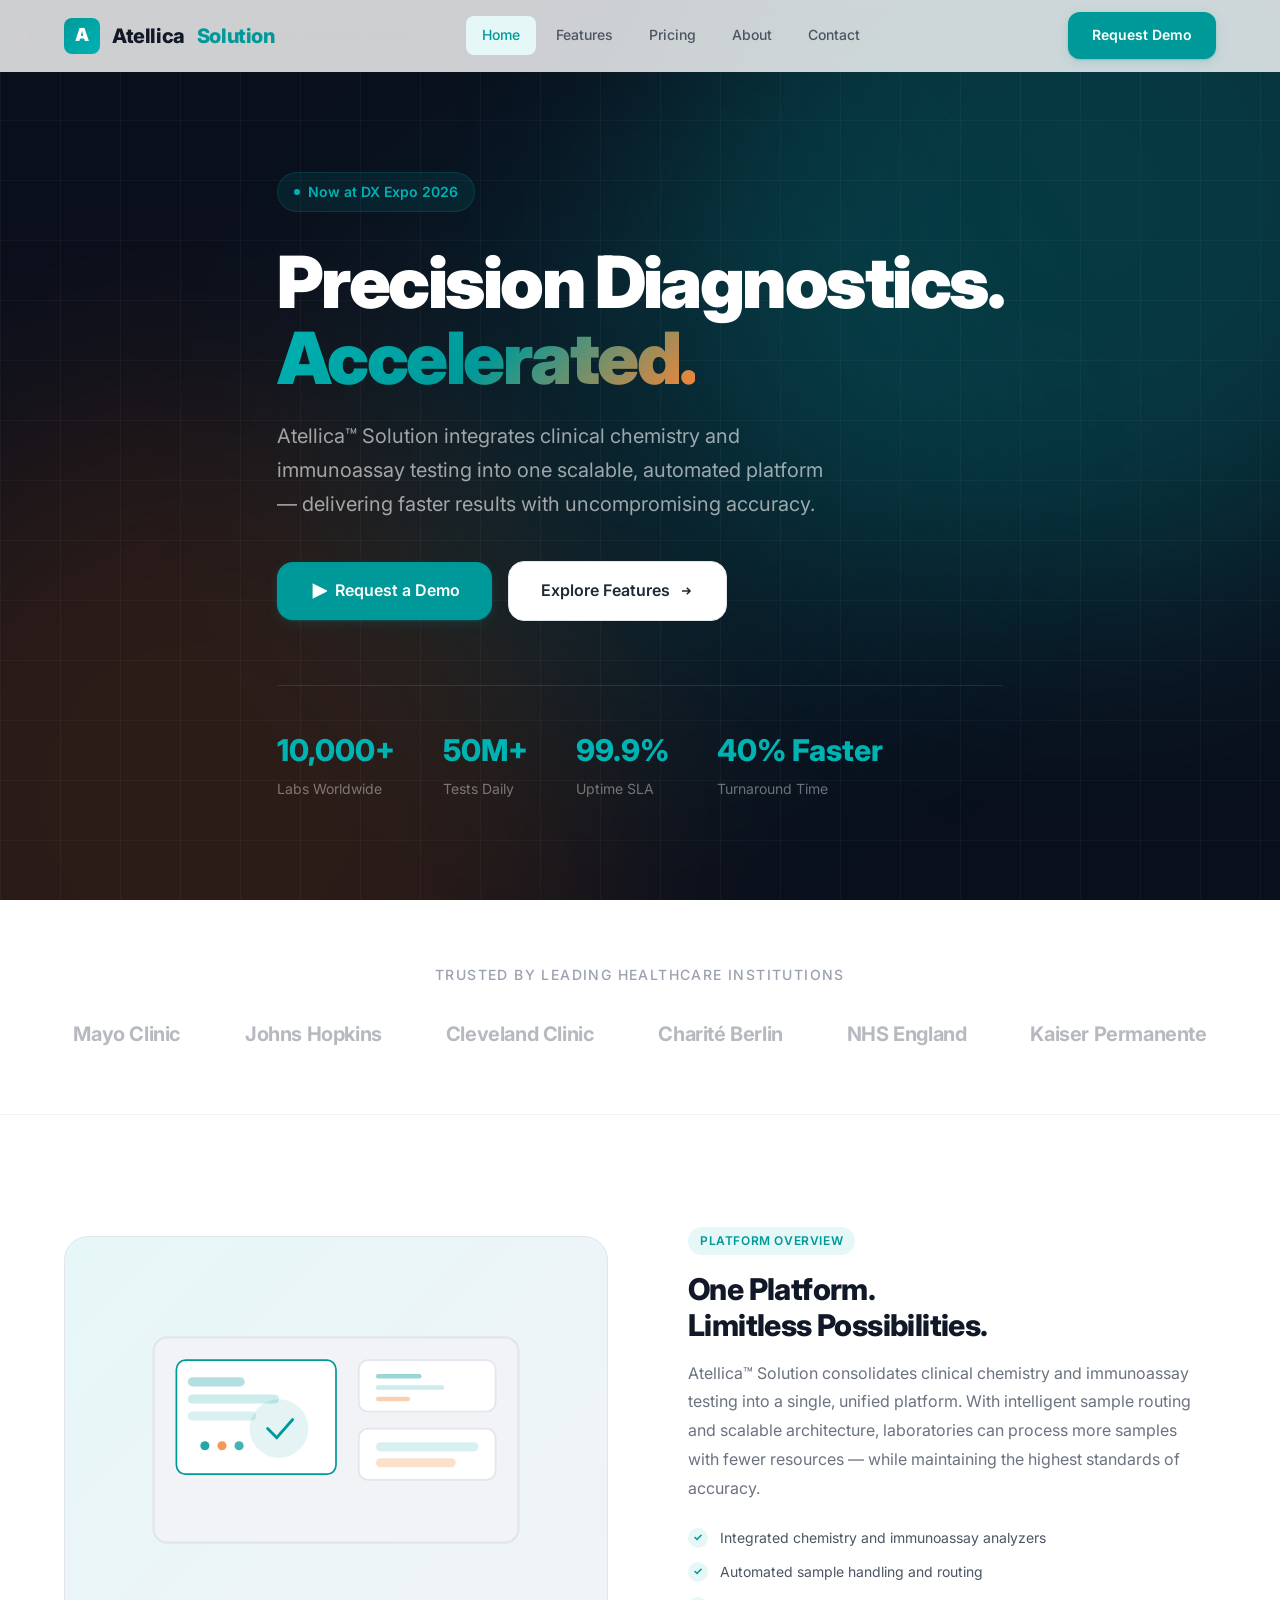
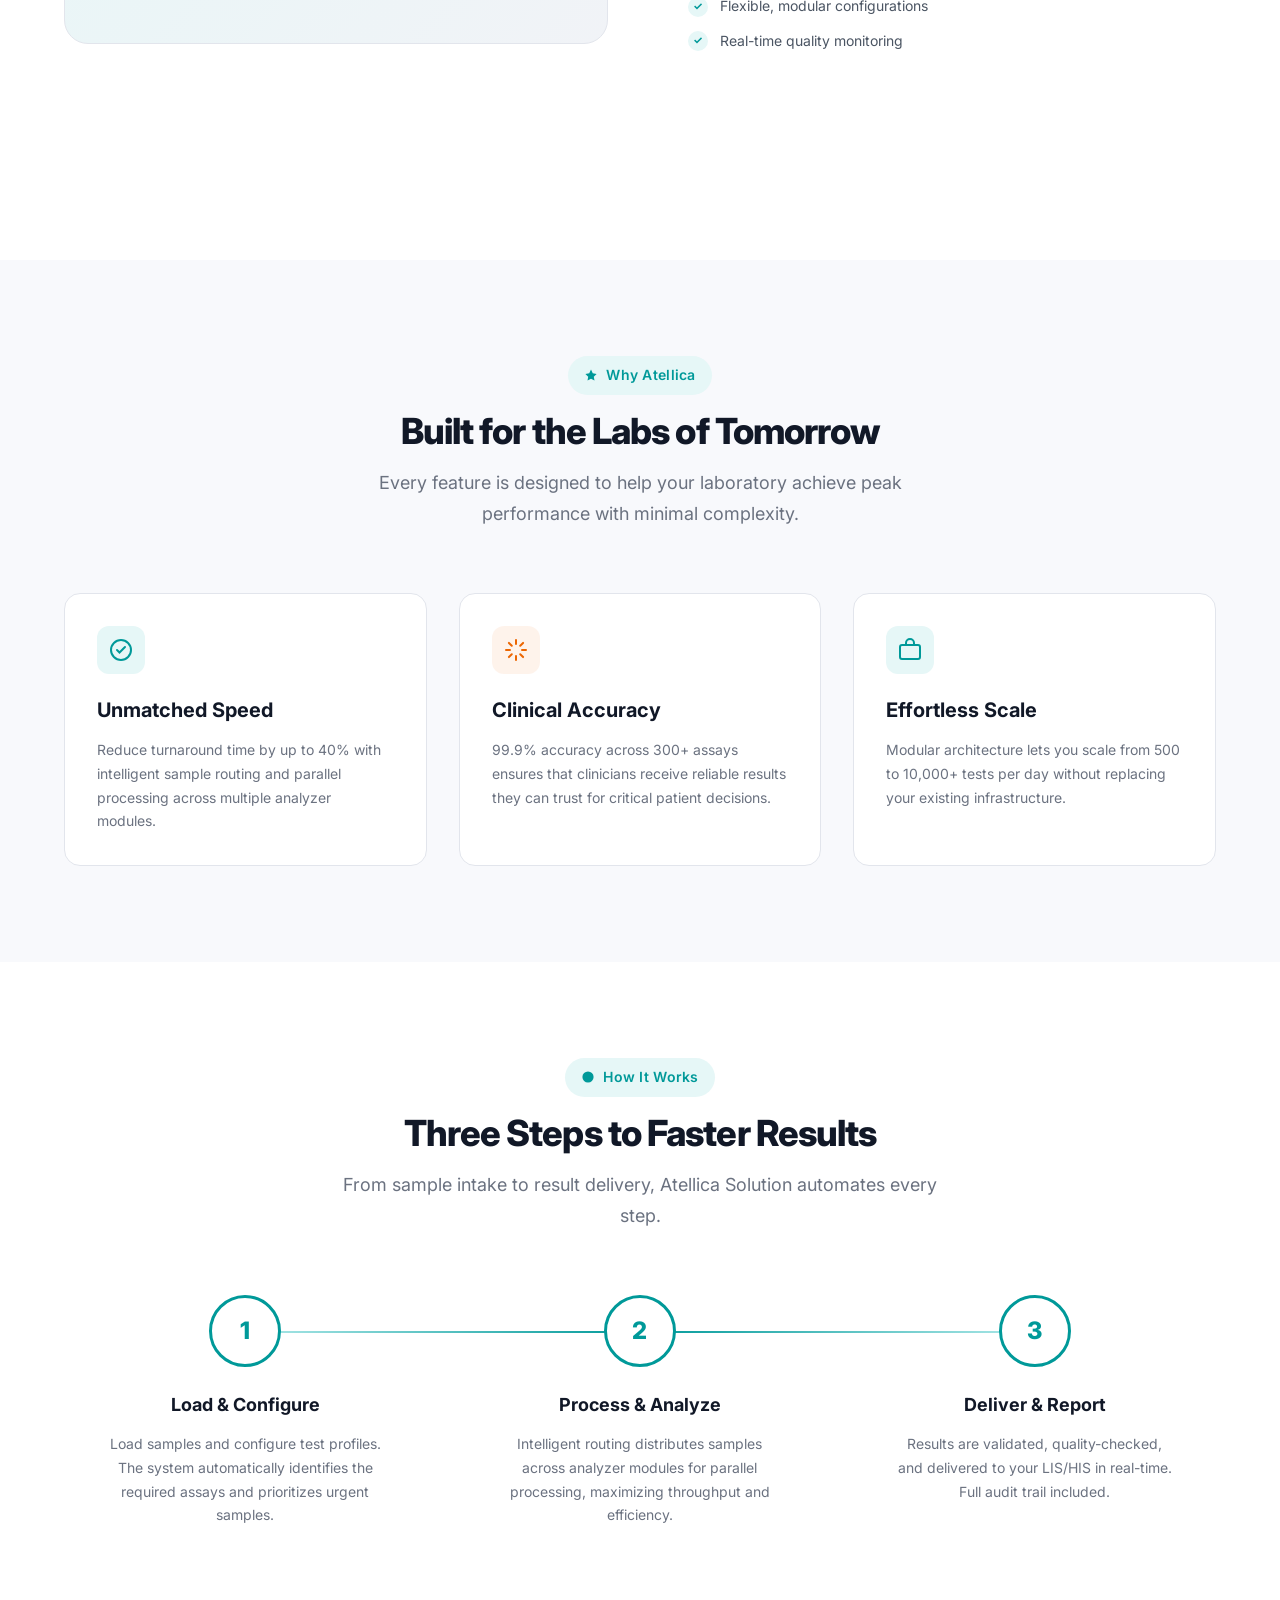
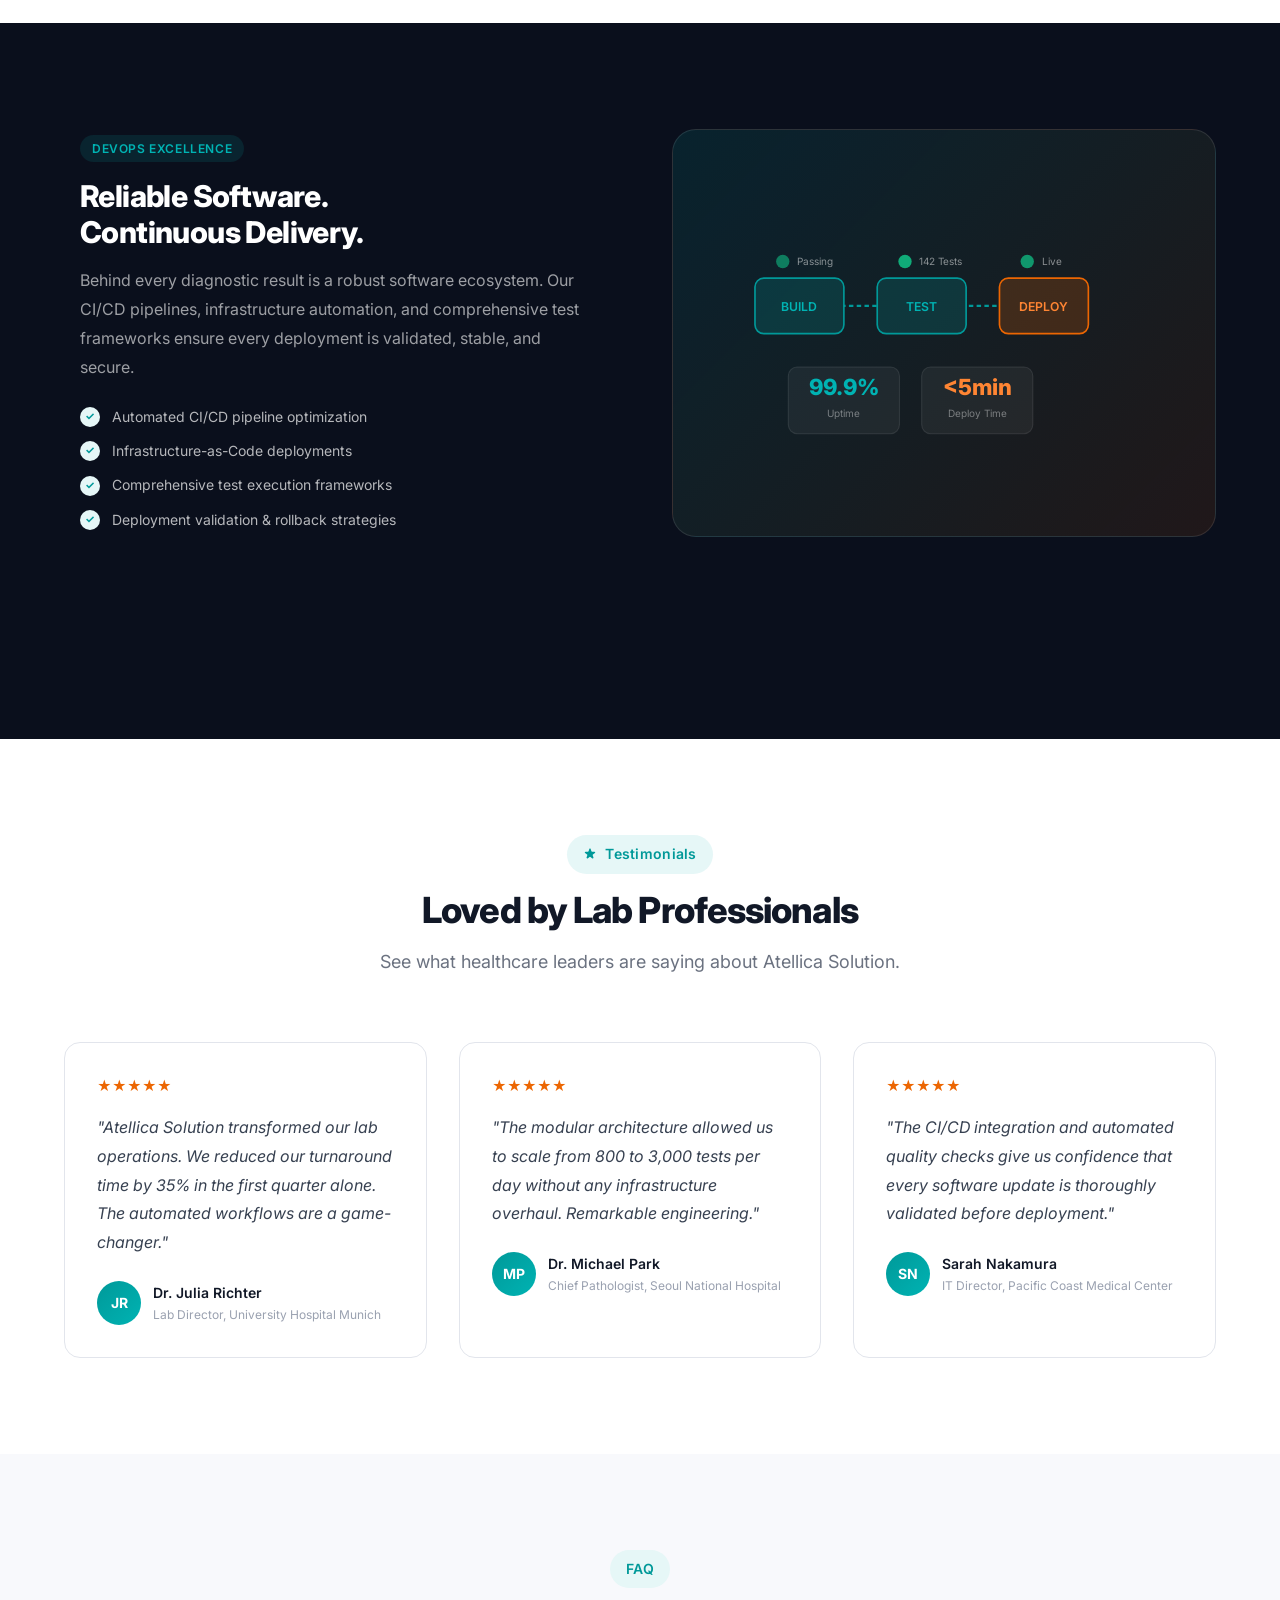
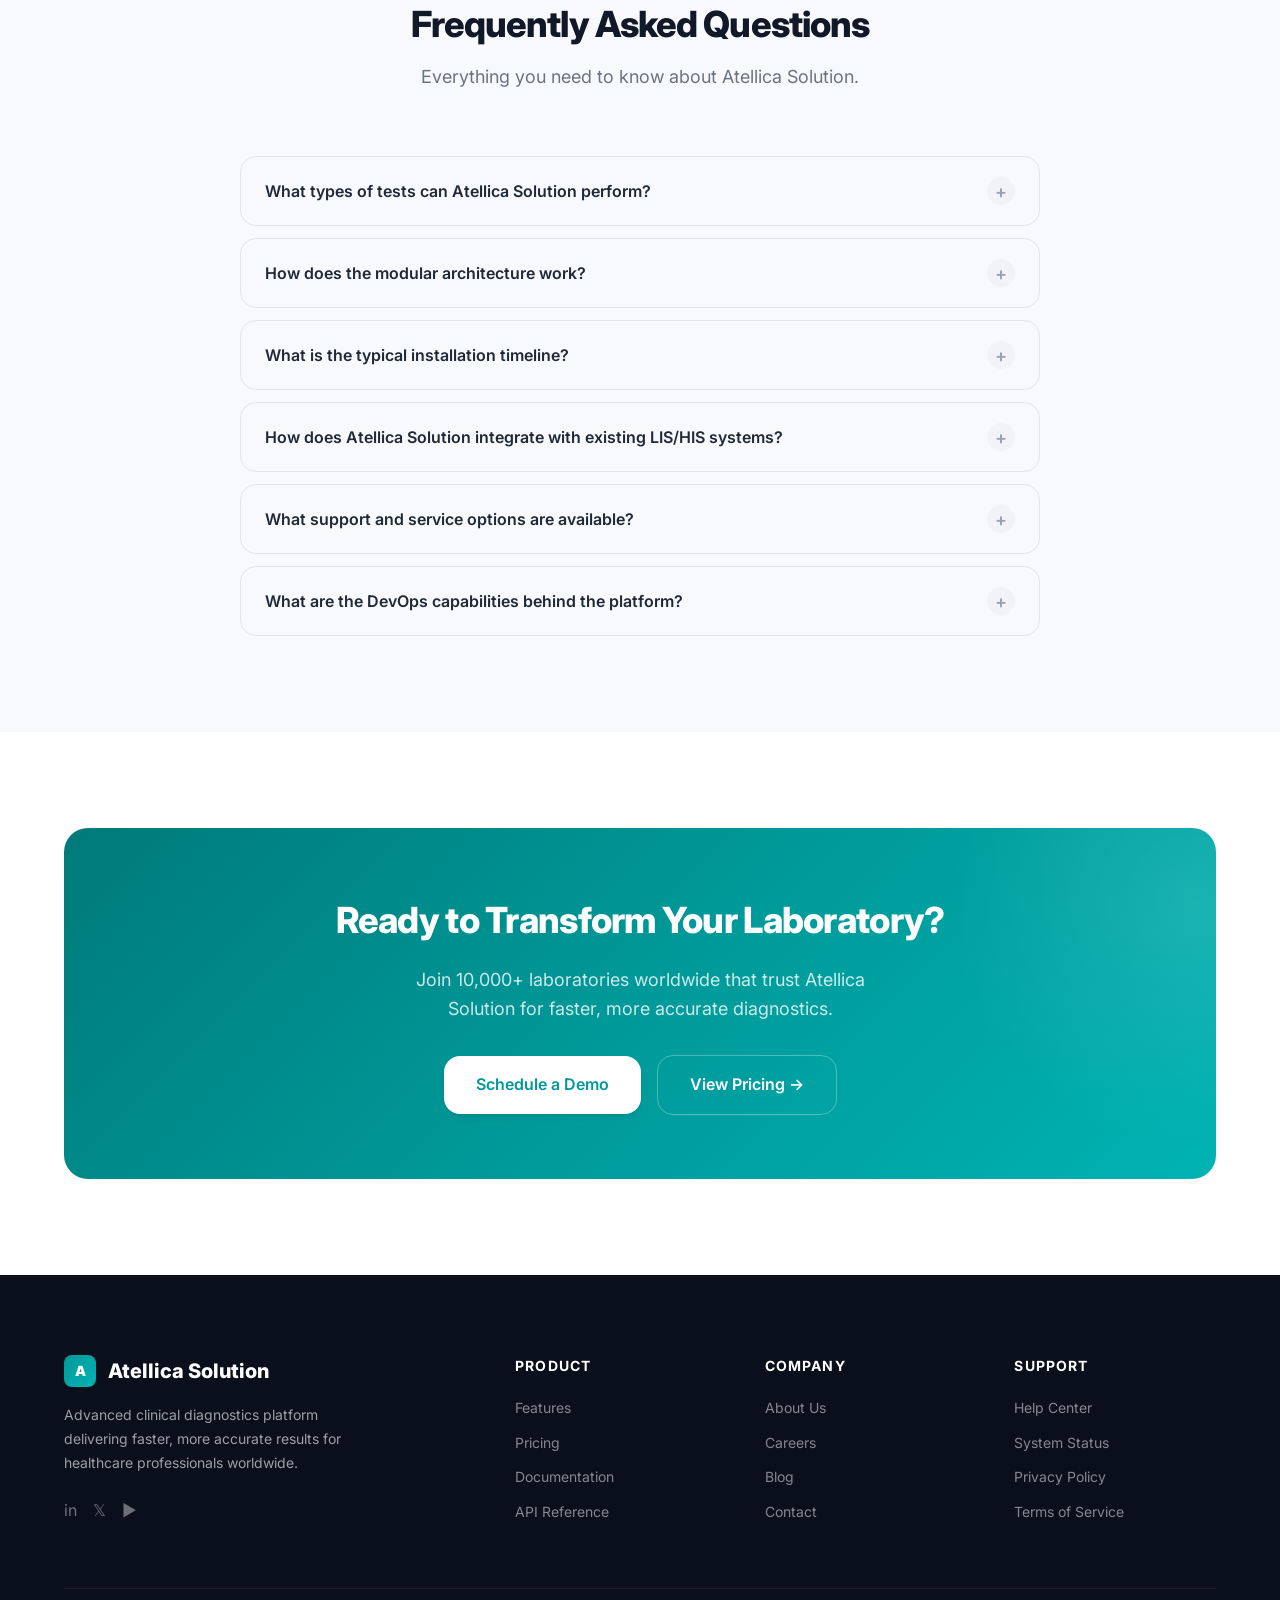
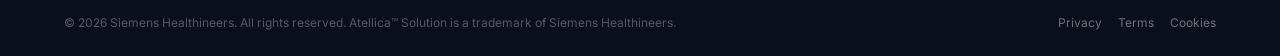
==== atellica-solution/index.html @ 91bb5f44 "Created one more solution" ====
<!DOCTYPE html>
<html lang="en">
<head>
  <meta charset="UTF-8">
  <meta name="viewport" content="width=device-width, initial-scale=1.0">
  <meta name="description" content="Atellica Solution — Advanced clinical diagnostics platform by Siemens Healthineers. Faster, more accurate diagnostic results for modern laboratories.">
  <title>Atellica™ Solution | Clinical Diagnostics Platform – Siemens Healthineers</title>
  <link rel="stylesheet" href="css/styles.css">
  <link rel="icon" href="data:image/svg+xml,<svg xmlns='http://www.w3.org/2000/svg' viewBox='0 0 32 32'><rect width='32' height='32' rx='6' fill='%23009999'/><text x='50%25' y='55%25' text-anchor='middle' dominant-baseline='middle' font-size='18' font-weight='900' fill='white'>A</text></svg>">
</head>
<body>

  <!-- ========== NAVBAR ========== -->
  <nav class="navbar" id="navbar">
    <div class="navbar__inner">
      <a href="index.html" class="navbar__logo">
        <div class="navbar__logo-icon">A</div>
        Atellica <span>Solution</span>
      </a>
      <div class="navbar__links">
        <a href="index.html" class="navbar__link active">Home</a>
        <a href="features.html" class="navbar__link">Features</a>
        <a href="pricing.html" class="navbar__link">Pricing</a>
        <a href="about.html" class="navbar__link">About</a>
        <a href="contact.html" class="navbar__link">Contact</a>
      </div>
      <div class="navbar__actions">
        <a href="contact.html" class="btn btn--primary">Request Demo</a>
      </div>
      <button class="navbar__hamburger" aria-label="Toggle menu">
        <span></span><span></span><span></span>
      </button>
    </div>
    <div class="navbar__mobile-menu">
      <a href="index.html">Home</a>
      <a href="features.html">Features</a>
      <a href="pricing.html">Pricing</a>
      <a href="about.html">About</a>
      <a href="contact.html">Contact</a>
    </div>
  </nav>

  <!-- ========== HERO ========== -->
  <section class="hero" id="hero">
    <div class="hero__bg">
      <div class="hero__gradient hero__gradient--1"></div>
      <div class="hero__gradient hero__gradient--2"></div>
      <div class="hero__gradient hero__gradient--3"></div>
      <div class="hero__grid-pattern"></div>
    </div>
    <div class="container">
      <div class="hero__content">
        <div class="hero__badge">
          <span class="hero__badge-dot"></span>
          Now at DX Expo 2026
        </div>
        <h1 class="hero__title">
          Precision Diagnostics.<br>
          <span class="hero__title-accent">Accelerated.</span>
        </h1>
        <p class="hero__subtitle">
          Atellica™ Solution integrates clinical chemistry and immunoassay testing 
          into one scalable, automated platform — delivering faster results with 
          uncompromising accuracy.
        </p>
        <div class="btn-group">
          <a href="contact.html" class="btn btn--primary btn--lg">
            <svg width="18" height="18" viewBox="0 0 20 20" fill="none" stroke="currentColor" stroke-width="2">
              <polygon points="5,3 19,10 5,17" fill="currentColor"/>
            </svg>
            Request a Demo
          </a>
          <a href="features.html" class="btn btn--secondary btn--lg">
            Explore Features
            <svg width="16" height="16" viewBox="0 0 20 20" fill="none" stroke="currentColor" stroke-width="2">
              <path d="M5 10h10M11 6l4 4-4 4"/>
            </svg>
          </a>
        </div>
        <div class="hero__stats">
          <div>
            <div class="hero__stat-value" data-count="10000" data-suffix="+">0</div>
            <div class="hero__stat-label">Labs Worldwide</div>
          </div>
          <div>
            <div class="hero__stat-value" data-count="50" data-suffix="M+">0</div>
            <div class="hero__stat-label">Tests Daily</div>
          </div>
          <div>
            <div class="hero__stat-value" data-count="99" data-suffix=".9%">0</div>
            <div class="hero__stat-label">Uptime SLA</div>
          </div>
          <div>
            <div class="hero__stat-value" data-count="40" data-suffix="% Faster">0</div>
            <div class="hero__stat-label">Turnaround Time</div>
          </div>
        </div>
      </div>
    </div>
  </section>

  <!-- ========== TRUSTED BY ========== -->
  <section class="logo-bar">
    <div class="container">
      <p class="logo-bar__label">Trusted by leading healthcare institutions</p>
      <div class="logo-bar__logos">
        <span class="logo-bar__logo">Mayo Clinic</span>
        <span class="logo-bar__logo">Johns Hopkins</span>
        <span class="logo-bar__logo">Cleveland Clinic</span>
        <span class="logo-bar__logo">Charité Berlin</span>
        <span class="logo-bar__logo">NHS England</span>
        <span class="logo-bar__logo">Kaiser Permanente</span>
      </div>
    </div>
  </section>

  <!-- ========== PRODUCT OVERVIEW ========== -->
  <section class="section" id="overview">
    <div class="container">
      <div class="feature-row reveal">
        <div class="feature-row__image">
          <svg viewBox="0 0 400 300" fill="none" xmlns="http://www.w3.org/2000/svg" style="width:100%;height:100%;padding:2rem">
            <!-- Stylized diagnostic platform illustration -->
            <rect x="40" y="60" width="320" height="180" rx="12" fill="#F1F3F7" stroke="#E2E5EC" stroke-width="2"/>
            <rect x="60" y="80" width="140" height="100" rx="8" fill="white" stroke="#009999" stroke-width="1.5"/>
            <rect x="70" y="95" width="50" height="8" rx="4" fill="#009999" opacity="0.3"/>
            <rect x="70" y="110" width="80" height="8" rx="4" fill="#009999" opacity="0.2"/>
            <rect x="70" y="125" width="60" height="8" rx="4" fill="#009999" opacity="0.15"/>
            <circle cx="150" cy="140" r="25" fill="#009999" opacity="0.1" stroke="#009999" stroke-width="1.5"/>
            <path d="M140 140 L148 148 L162 132" stroke="#009999" stroke-width="2.5" fill="none" stroke-linecap="round"/>
            <rect x="220" y="80" width="120" height="45" rx="8" fill="white" stroke="#E2E5EC" stroke-width="1.5"/>
            <rect x="235" y="92" width="40" height="4" rx="2" fill="#009999" opacity="0.4"/>
            <rect x="235" y="102" width="60" height="4" rx="2" fill="#009999" opacity="0.2"/>
            <rect x="235" y="112" width="30" height="4" rx="2" fill="#EC6602" opacity="0.3"/>
            <rect x="220" y="140" width="120" height="45" rx="8" fill="white" stroke="#E2E5EC" stroke-width="1.5"/>
            <rect x="235" y="152" width="90" height="8" rx="4" fill="#009999" opacity="0.15"/>
            <rect x="235" y="166" width="70" height="8" rx="4" fill="#EC6602" opacity="0.2"/>
            <!-- Animated dots -->
            <circle cx="85" cy="155" r="4" fill="#009999" opacity="0.6">
              <animate attributeName="opacity" values="0.6;1;0.6" dur="2s" repeatCount="indefinite"/>
            </circle>
            <circle cx="100" cy="155" r="4" fill="#EC6602" opacity="0.6">
              <animate attributeName="opacity" values="0.6;1;0.6" dur="2s" begin="0.5s" repeatCount="indefinite"/>
            </circle>
            <circle cx="115" cy="155" r="4" fill="#009999" opacity="0.6">
              <animate attributeName="opacity" values="0.6;1;0.6" dur="2s" begin="1s" repeatCount="indefinite"/>
            </circle>
          </svg>
        </div>
        <div class="feature-row__content">
          <span class="feature-row__tag">Platform Overview</span>
          <h2 class="feature-row__title">One Platform.<br>Limitless Possibilities.</h2>
          <p class="feature-row__text">
            Atellica™ Solution consolidates clinical chemistry and immunoassay testing 
            into a single, unified platform. With intelligent sample routing and scalable 
            architecture, laboratories can process more samples with fewer resources — 
            while maintaining the highest standards of accuracy.
          </p>
          <ul class="feature-row__list">
            <li>Integrated chemistry and immunoassay analyzers</li>
            <li>Automated sample handling and routing</li>
            <li>Flexible, modular configurations</li>
            <li>Real-time quality monitoring</li>
          </ul>
        </div>
      </div>
    </div>
  </section>

  <!-- ========== KEY BENEFITS ========== -->
  <section class="section section--gray" id="benefits">
    <div class="container">
      <div class="section-header reveal">
        <span class="section-badge">
          <svg width="14" height="14" viewBox="0 0 20 20" fill="currentColor"><path d="M10 2L12.5 7.5L18 8.5L14 12.5L15 18L10 15.5L5 18L6 12.5L2 8.5L7.5 7.5L10 2Z"/></svg>
          Why Atellica
        </span>
        <h2 class="section-title">Built for the Labs of Tomorrow</h2>
        <p class="section-subtitle">
          Every feature is designed to help your laboratory achieve peak performance 
          with minimal complexity.
        </p>
      </div>
      <div class="grid grid--3">
        <div class="card reveal reveal-delay-1">
          <div class="card__icon card__icon--petrol">
            <svg width="24" height="24" viewBox="0 0 24 24" fill="none" stroke="currentColor" stroke-width="2" stroke-linecap="round">
              <circle cx="12" cy="12" r="10"/><path d="M8 12l2.5 2.5L16 9"/>
            </svg>
          </div>
          <h3 class="card__title">Unmatched Speed</h3>
          <p class="card__text">
            Reduce turnaround time by up to 40% with intelligent sample routing 
            and parallel processing across multiple analyzer modules.
          </p>
        </div>
        <div class="card reveal reveal-delay-2">
          <div class="card__icon card__icon--orange">
            <svg width="24" height="24" viewBox="0 0 24 24" fill="none" stroke="currentColor" stroke-width="2" stroke-linecap="round">
              <path d="M12 2v4M12 18v4M4.93 4.93l2.83 2.83M16.24 16.24l2.83 2.83M2 12h4M18 12h4M4.93 19.07l2.83-2.83M16.24 7.76l2.83-2.83"/>
            </svg>
          </div>
          <h3 class="card__title">Clinical Accuracy</h3>
          <p class="card__text">
            99.9% accuracy across 300+ assays ensures that clinicians receive 
            reliable results they can trust for critical patient decisions.
          </p>
        </div>
        <div class="card reveal reveal-delay-3">
          <div class="card__icon card__icon--petrol">
            <svg width="24" height="24" viewBox="0 0 24 24" fill="none" stroke="currentColor" stroke-width="2" stroke-linecap="round">
              <rect x="2" y="7" width="20" height="14" rx="2"/><path d="M16 7V5a4 4 0 00-8 0v2"/>
            </svg>
          </div>
          <h3 class="card__title">Effortless Scale</h3>
          <p class="card__text">
            Modular architecture lets you scale from 500 to 10,000+ tests per day 
            without replacing your existing infrastructure.
          </p>
        </div>
      </div>
    </div>
  </section>

  <!-- ========== HOW IT WORKS ========== -->
  <section class="section" id="how-it-works">
    <div class="container">
      <div class="section-header reveal">
        <span class="section-badge">
          <svg width="14" height="14" viewBox="0 0 20 20" fill="currentColor"><path d="M10 18a8 8 0 100-16 8 8 0 000 16zm1-11a1 1 0 10-2 0v3.586L7.707 11.293a1 1 0 001.414 1.414l2-2A1 1 0 0011.5 10V7z"/></svg>
          How It Works
        </span>
        <h2 class="section-title">Three Steps to Faster Results</h2>
        <p class="section-subtitle">
          From sample intake to result delivery, Atellica Solution automates every step.
        </p>
      </div>
      <div class="steps-row reveal">
        <div class="step-card">
          <div class="step-card__number">1</div>
          <h3 class="step-card__title">Load & Configure</h3>
          <p class="step-card__text">
            Load samples and configure test profiles. The system automatically 
            identifies the required assays and prioritizes urgent samples.
          </p>
        </div>
        <div class="step-card">
          <div class="step-card__number">2</div>
          <h3 class="step-card__title">Process & Analyze</h3>
          <p class="step-card__text">
            Intelligent routing distributes samples across analyzer modules for 
            parallel processing, maximizing throughput and efficiency.
          </p>
        </div>
        <div class="step-card">
          <div class="step-card__number">3</div>
          <h3 class="step-card__title">Deliver & Report</h3>
          <p class="step-card__text">
            Results are validated, quality-checked, and delivered to your LIS/HIS 
            in real-time. Full audit trail included.
          </p>
        </div>
      </div>
    </div>
  </section>

  <!-- ========== DEVOPS SECTION ========== -->
  <section class="section section--dark" id="devops">
    <div class="container">
      <div class="feature-row reveal">
        <div class="feature-row__content">
          <span class="feature-row__tag" style="background: rgba(0,153,153,0.15); color: var(--color-petrol-light);">DevOps Excellence</span>
          <h2 class="feature-row__title" style="color: var(--color-white);">Reliable Software.<br>Continuous Delivery.</h2>
          <p class="feature-row__text" style="color: rgba(255,255,255,0.6);">
            Behind every diagnostic result is a robust software ecosystem. Our CI/CD 
            pipelines, infrastructure automation, and comprehensive test frameworks 
            ensure every deployment is validated, stable, and secure.
          </p>
          <ul class="feature-row__list">
            <li style="color: rgba(255,255,255,0.7);">Automated CI/CD pipeline optimization</li>
            <li style="color: rgba(255,255,255,0.7);">Infrastructure-as-Code deployments</li>
            <li style="color: rgba(255,255,255,0.7);">Comprehensive test execution frameworks</li>
            <li style="color: rgba(255,255,255,0.7);">Deployment validation & rollback strategies</li>
          </ul>
        </div>
        <div class="feature-row__image" style="background: linear-gradient(135deg, rgba(0,153,153,0.15), rgba(236,102,2,0.1)); border-color: rgba(255,255,255,0.1);">
          <svg viewBox="0 0 400 300" fill="none" xmlns="http://www.w3.org/2000/svg" style="width:90%;height:90%;padding:1rem">
            <!-- CI/CD Pipeline illustration -->
            <rect x="30" y="100" width="80" height="50" rx="8" fill="rgba(0,153,153,0.2)" stroke="#009999" stroke-width="1.5"/>
            <text x="70" y="130" text-anchor="middle" fill="#00B3B3" font-size="11" font-weight="600">BUILD</text>
            <path d="M110 125 L140 125" stroke="#009999" stroke-width="2" stroke-dasharray="4 3">
              <animate attributeName="stroke-dashoffset" values="7;0" dur="1s" repeatCount="indefinite"/>
            </path>
            <rect x="140" y="100" width="80" height="50" rx="8" fill="rgba(0,153,153,0.2)" stroke="#009999" stroke-width="1.5"/>
            <text x="180" y="130" text-anchor="middle" fill="#00B3B3" font-size="11" font-weight="600">TEST</text>
            <path d="M220 125 L250 125" stroke="#009999" stroke-width="2" stroke-dasharray="4 3">
              <animate attributeName="stroke-dashoffset" values="7;0" dur="1s" begin="0.3s" repeatCount="indefinite"/>
            </path>
            <rect x="250" y="100" width="80" height="50" rx="8" fill="rgba(236,102,2,0.2)" stroke="#EC6602" stroke-width="1.5"/>
            <text x="290" y="130" text-anchor="middle" fill="#FF8533" font-size="11" font-weight="600">DEPLOY</text>
            <!-- Status indicators -->
            <circle cx="55" cy="85" r="6" fill="#10B981">
              <animate attributeName="opacity" values="1;0.4;1" dur="2s" repeatCount="indefinite"/>
            </circle>
            <text x="68" y="88" fill="rgba(255,255,255,0.5)" font-size="9">Passing</text>
            <circle cx="165" cy="85" r="6" fill="#10B981">
              <animate attributeName="opacity" values="1;0.4;1" dur="2s" begin="0.5s" repeatCount="indefinite"/>
            </circle>
            <text x="178" y="88" fill="rgba(255,255,255,0.5)" font-size="9">142 Tests</text>
            <circle cx="275" cy="85" r="6" fill="#10B981">
              <animate attributeName="opacity" values="1;0.4;1" dur="2s" begin="1s" repeatCount="indefinite"/>
            </circle>
            <text x="288" y="88" fill="rgba(255,255,255,0.5)" font-size="9">Live</text>
            <!-- Bottom metrics -->
            <rect x="60" y="180" width="100" height="60" rx="8" fill="rgba(255,255,255,0.05)" stroke="rgba(255,255,255,0.1)" stroke-width="1"/>
            <text x="110" y="205" text-anchor="middle" fill="#00B3B3" font-size="20" font-weight="800">99.9%</text>
            <text x="110" y="225" text-anchor="middle" fill="rgba(255,255,255,0.4)" font-size="9">Uptime</text>
            <rect x="180" y="180" width="100" height="60" rx="8" fill="rgba(255,255,255,0.05)" stroke="rgba(255,255,255,0.1)" stroke-width="1"/>
            <text x="230" y="205" text-anchor="middle" fill="#FF8533" font-size="20" font-weight="800">&lt;5min</text>
            <text x="230" y="225" text-anchor="middle" fill="rgba(255,255,255,0.4)" font-size="9">Deploy Time</text>
          </svg>
        </div>
      </div>
    </div>
  </section>

  <!-- ========== TESTIMONIALS ========== -->
  <section class="section" id="testimonials">
    <div class="container">
      <div class="section-header reveal">
        <span class="section-badge">
          <svg width="14" height="14" viewBox="0 0 20 20" fill="currentColor"><path d="M9.049 2.927c.3-.921 1.603-.921 1.902 0l1.07 3.292a1 1 0 00.95.69h3.462c.969 0 1.371 1.24.588 1.81l-2.8 2.034a1 1 0 00-.364 1.118l1.07 3.292c.3.921-.755 1.688-1.54 1.118l-2.8-2.034a1 1 0 00-1.175 0l-2.8 2.034c-.784.57-1.838-.197-1.539-1.118l1.07-3.292a1 1 0 00-.364-1.118L2.98 8.72c-.783-.57-.38-1.81.588-1.81h3.461a1 1 0 00.951-.69l1.07-3.292z"/></svg>
          Testimonials
        </span>
        <h2 class="section-title">Loved by Lab Professionals</h2>
        <p class="section-subtitle">
          See what healthcare leaders are saying about Atellica Solution.
        </p>
      </div>
      <div class="testimonials-grid">
        <div class="testimonial reveal reveal-delay-1">
          <div class="testimonial__stars">★★★★★</div>
          <p class="testimonial__quote">
            "Atellica Solution transformed our lab operations. We reduced our turnaround 
            time by 35% in the first quarter alone. The automated workflows are a game-changer."
          </p>
          <div class="testimonial__author">
            <div class="testimonial__avatar">JR</div>
            <div>
              <div class="testimonial__name">Dr. Julia Richter</div>
              <div class="testimonial__role">Lab Director, University Hospital Munich</div>
            </div>
          </div>
        </div>
        <div class="testimonial reveal reveal-delay-2">
          <div class="testimonial__stars">★★★★★</div>
          <p class="testimonial__quote">
            "The modular architecture allowed us to scale from 800 to 3,000 tests per day 
            without any infrastructure overhaul. Remarkable engineering."
          </p>
          <div class="testimonial__author">
            <div class="testimonial__avatar">MP</div>
            <div>
              <div class="testimonial__name">Dr. Michael Park</div>
              <div class="testimonial__role">Chief Pathologist, Seoul National Hospital</div>
            </div>
          </div>
        </div>
        <div class="testimonial reveal reveal-delay-3">
          <div class="testimonial__stars">★★★★★</div>
          <p class="testimonial__quote">
            "The CI/CD integration and automated quality checks give us confidence that every 
            software update is thoroughly validated before deployment."
          </p>
          <div class="testimonial__author">
            <div class="testimonial__avatar">SN</div>
            <div>
              <div class="testimonial__name">Sarah Nakamura</div>
              <div class="testimonial__role">IT Director, Pacific Coast Medical Center</div>
            </div>
          </div>
        </div>
      </div>
    </div>
  </section>

  <!-- ========== FAQ ========== -->
  <section class="section section--gray" id="faq">
    <div class="container">
      <div class="section-header reveal">
        <span class="section-badge">FAQ</span>
        <h2 class="section-title">Frequently Asked Questions</h2>
        <p class="section-subtitle">
          Everything you need to know about Atellica Solution.
        </p>
      </div>
      <div class="faq-list reveal">
        <div class="faq-item">
          <button class="faq-question">
            What types of tests can Atellica Solution perform?
            <span class="faq-icon">+</span>
          </button>
          <div class="faq-answer">
            <div class="faq-answer__inner">
              Atellica Solution supports over 300 assays across clinical chemistry and 
              immunoassay disciplines, including routine chemistry panels, cardiac markers, 
              thyroid function tests, infectious disease screening, therapeutic drug 
              monitoring, and specialty endocrinology assays.
            </div>
          </div>
        </div>
        <div class="faq-item">
          <button class="faq-question">
            How does the modular architecture work?
            <span class="faq-icon">+</span>
          </button>
          <div class="faq-answer">
            <div class="faq-answer__inner">
              Atellica Solution uses a modular design where analyzer modules can be added 
              or reconfigured based on your laboratory's evolving needs. Start with one 
              chemistry and one immunoassay module, then scale up by adding more modules 
              as your test volume grows — all without downtime.
            </div>
          </div>
        </div>
        <div class="faq-item">
          <button class="faq-question">
            What is the typical installation timeline?
            <span class="faq-icon">+</span>
          </button>
          <div class="faq-answer">
            <div class="faq-answer__inner">
              A standard Atellica Solution installation takes 4–6 weeks, including site 
              preparation, hardware setup, software configuration, LIS integration, 
              validation testing, and staff training. Our project management team works 
              closely with your laboratory to minimize disruption.
            </div>
          </div>
        </div>
        <div class="faq-item">
          <button class="faq-question">
            How does Atellica Solution integrate with existing LIS/HIS systems?
            <span class="faq-icon">+</span>
          </button>
          <div class="faq-answer">
            <div class="faq-answer__inner">
              Atellica Solution provides industry-standard HL7 and ASTM interfaces for 
              seamless integration with virtually any Laboratory Information System (LIS) 
              or Hospital Information System (HIS). Our dedicated integration team ensures 
              bidirectional communication for orders, results, and quality data.
            </div>
          </div>
        </div>
        <div class="faq-item">
          <button class="faq-question">
            What support and service options are available?
            <span class="faq-icon">+</span>
          </button>
          <div class="faq-answer">
            <div class="faq-answer__inner">
              We offer 24/7 technical support, preventive maintenance programs, remote 
              diagnostics via our Smart Remote Services, on-site field service engineers, 
              and comprehensive training programs. Enterprise plans include dedicated 
              account managers and guaranteed SLA response times.
            </div>
          </div>
        </div>
        <div class="faq-item">
          <button class="faq-question">
            What are the DevOps capabilities behind the platform?
            <span class="faq-icon">+</span>
          </button>
          <div class="faq-answer">
            <div class="faq-answer__inner">
              Our engineering team employs modern DevOps practices including automated 
              CI/CD pipelines, infrastructure-as-code deployments, comprehensive test 
              execution frameworks with 90%+ coverage, deployment validation gates, 
              and automated rollback strategies — ensuring every software release meets 
              the highest quality and reliability standards.
            </div>
          </div>
        </div>
      </div>
    </div>
  </section>

  <!-- ========== CTA BANNER ========== -->
  <section class="section">
    <div class="container">
      <div class="cta-banner reveal">
        <h2 class="cta-banner__title">Ready to Transform Your Laboratory?</h2>
        <p class="cta-banner__text">
          Join 10,000+ laboratories worldwide that trust Atellica Solution 
          for faster, more accurate diagnostics.
        </p>
        <div class="btn-group" style="justify-content: center; position: relative;">
          <a href="contact.html" class="btn btn--white btn--lg">Schedule a Demo</a>
          <a href="pricing.html" class="btn btn--lg" style="color: white; border: 1px solid rgba(255,255,255,0.3);">View Pricing →</a>
        </div>
      </div>
    </div>
  </section>

  <!-- ========== FOOTER ========== -->
  <footer class="footer">
    <div class="container">
      <div class="footer__grid">
        <div class="footer__brand">
          <div class="footer__logo">
            <div class="footer__logo-icon">A</div>
            Atellica Solution
          </div>
          <p class="footer__desc">Advanced clinical diagnostics platform delivering faster, more accurate results for healthcare professionals worldwide.</p>
          <div class="footer__social">
            <a href="#" aria-label="LinkedIn">in</a>
            <a href="#" aria-label="Twitter">𝕏</a>
            <a href="#" aria-label="YouTube">▶</a>
          </div>
        </div>
        <div>
          <h4 class="footer__col-title">Product</h4>
          <div class="footer__links">
            <a href="features.html" class="footer__link">Features</a>
            <a href="pricing.html" class="footer__link">Pricing</a>
            <a href="#" class="footer__link">Documentation</a>
            <a href="#" class="footer__link">API Reference</a>
          </div>
        </div>
        <div>
          <h4 class="footer__col-title">Company</h4>
          <div class="footer__links">
            <a href="about.html" class="footer__link">About Us</a>
            <a href="#" class="footer__link">Careers</a>
            <a href="#" class="footer__link">Blog</a>
            <a href="contact.html" class="footer__link">Contact</a>
          </div>
        </div>
        <div>
          <h4 class="footer__col-title">Support</h4>
          <div class="footer__links">
            <a href="#" class="footer__link">Help Center</a>
            <a href="#" class="footer__link">System Status</a>
            <a href="#" class="footer__link">Privacy Policy</a>
            <a href="#" class="footer__link">Terms of Service</a>
          </div>
        </div>
      </div>
      <div class="footer__bottom">
        <p>© 2026 Siemens Healthineers. All rights reserved. Atellica™ Solution is a trademark of Siemens Healthineers.</p>
        <div class="footer__social">
          <a href="#">Privacy</a>
          <a href="#">Terms</a>
          <a href="#">Cookies</a>
        </div>
      </div>
    </div>
  </footer>

  <script src="js/main.js"></script>
</body>
</html>
---- atellica-solution/css/styles.css ----
/* ============================================
   ATELLICA SOLUTION – Design System
   Siemens Healthineers Brand Identity
   ============================================ */

/* ---------- Google Fonts ---------- */
@import url('https://fonts.googleapis.com/css2?family=Inter:wght@300;400;500;600;700;800;900&display=swap');

/* ---------- CSS Custom Properties ---------- */
:root {
  /* Siemens Healthineers Brand Colors */
  --color-petrol:        #009999;
  --color-petrol-dark:   #007A7A;
  --color-petrol-light:  #00B3B3;
  --color-petrol-50:     #E6F7F7;
  --color-petrol-100:    #B3EBEB;
  --color-orange:        #EC6602;
  --color-orange-dark:   #C85500;
  --color-orange-light:  #FF8533;

  /* Neutrals */
  --color-white:         #FFFFFF;
  --color-gray-50:       #F8F9FC;
  --color-gray-100:      #F1F3F7;
  --color-gray-200:      #E2E5EC;
  --color-gray-300:      #C8CDD7;
  --color-gray-400:      #9AA1B0;
  --color-gray-500:      #6B7280;
  --color-gray-600:      #4B5563;
  --color-gray-700:      #374151;
  --color-gray-800:      #1F2937;
  --color-gray-900:      #111827;
  --color-dark:          #0A0F1C;

  /* Semantic */
  --color-success:       #10B981;
  --color-error:         #EF4444;
  --color-warning:       #F59E0B;

  /* Typography */
  --font-family:         'Inter', -apple-system, BlinkMacSystemFont, 'Segoe UI', sans-serif;
  --font-size-xs:        0.75rem;
  --font-size-sm:        0.875rem;
  --font-size-base:      1rem;
  --font-size-lg:        1.125rem;
  --font-size-xl:        1.25rem;
  --font-size-2xl:       1.5rem;
  --font-size-3xl:       1.875rem;
  --font-size-4xl:       2.25rem;
  --font-size-5xl:       3rem;
  --font-size-6xl:       3.75rem;
  --font-size-hero:      4.5rem;

  /* Spacing (8px grid) */
  --space-1:  0.25rem;
  --space-2:  0.5rem;
  --space-3:  0.75rem;
  --space-4:  1rem;
  --space-5:  1.25rem;
  --space-6:  1.5rem;
  --space-8:  2rem;
  --space-10: 2.5rem;
  --space-12: 3rem;
  --space-16: 4rem;
  --space-20: 5rem;
  --space-24: 6rem;
  --space-32: 8rem;

  /* Border Radius */
  --radius-sm:  0.375rem;
  --radius-md:  0.5rem;
  --radius-lg:  0.75rem;
  --radius-xl:  1rem;
  --radius-2xl: 1.5rem;
  --radius-full: 9999px;

  /* Shadows */
  --shadow-sm:   0 1px 2px rgba(0,0,0,0.05);
  --shadow-md:   0 4px 6px -1px rgba(0,0,0,0.07), 0 2px 4px -2px rgba(0,0,0,0.05);
  --shadow-lg:   0 10px 15px -3px rgba(0,0,0,0.08), 0 4px 6px -4px rgba(0,0,0,0.04);
  --shadow-xl:   0 20px 25px -5px rgba(0,0,0,0.08), 0 8px 10px -6px rgba(0,0,0,0.04);
  --shadow-2xl:  0 25px 50px -12px rgba(0,0,0,0.15);
  --shadow-glow: 0 0 40px rgba(0,153,153,0.15);
  --shadow-card: 0 1px 3px rgba(0,0,0,0.06), 0 1px 2px rgba(0,0,0,0.04);

  /* Transitions */
  --transition-fast:   150ms cubic-bezier(0.4, 0, 0.2, 1);
  --transition-base:   250ms cubic-bezier(0.4, 0, 0.2, 1);
  --transition-slow:   350ms cubic-bezier(0.4, 0, 0.2, 1);
  --transition-spring: 500ms cubic-bezier(0.34, 1.56, 0.64, 1);

  /* Container */
  --container-max: 1200px;
  --container-padding: var(--space-6);

  /* Navbar */
  --navbar-height: 72px;
}

/* ---------- Reset & Base ---------- */
*, *::before, *::after {
  margin: 0;
  padding: 0;
  box-sizing: border-box;
}

html {
  scroll-behavior: smooth;
  -webkit-font-smoothing: antialiased;
  -moz-osx-font-smoothing: grayscale;
}

body {
  font-family: var(--font-family);
  font-size: var(--font-size-base);
  line-height: 1.6;
  color: var(--color-gray-800);
  background-color: var(--color-white);
  overflow-x: hidden;
}

img {
  max-width: 100%;
  height: auto;
  display: block;
}

a {
  color: inherit;
  text-decoration: none;
  transition: color var(--transition-fast);
}

button {
  cursor: pointer;
  font-family: inherit;
  border: none;
  background: none;
}

ul, ol {
  list-style: none;
}

/* ---------- Utility Classes ---------- */
.container {
  max-width: var(--container-max);
  margin: 0 auto;
  padding: 0 var(--container-padding);
}

.section {
  padding: var(--space-24) 0;
}

.section--dark {
  background: var(--color-dark);
  color: var(--color-white);
}

.section--gray {
  background: var(--color-gray-50);
}

.section--petrol {
  background: linear-gradient(135deg, var(--color-petrol-dark) 0%, var(--color-petrol) 50%, var(--color-petrol-light) 100%);
  color: var(--color-white);
}

.text-center { text-align: center; }
.text-petrol { color: var(--color-petrol); }
.text-orange { color: var(--color-orange); }
.text-gray   { color: var(--color-gray-500); }

/* ---------- Section Header ---------- */
.section-header {
  text-align: center;
  max-width: 700px;
  margin: 0 auto var(--space-16);
}

.section-badge {
  display: inline-flex;
  align-items: center;
  gap: var(--space-2);
  padding: var(--space-2) var(--space-4);
  background: var(--color-petrol-50);
  color: var(--color-petrol);
  font-size: var(--font-size-sm);
  font-weight: 600;
  border-radius: var(--radius-full);
  margin-bottom: var(--space-4);
  letter-spacing: 0.02em;
}

.section--dark .section-badge {
  background: rgba(0, 153, 153, 0.15);
  color: var(--color-petrol-light);
}

.section-title {
  font-size: var(--font-size-4xl);
  font-weight: 800;
  line-height: 1.15;
  letter-spacing: -0.025em;
  margin-bottom: var(--space-4);
  color: var(--color-gray-900);
}

.section--dark .section-title {
  color: var(--color-white);
}

.section-subtitle {
  font-size: var(--font-size-lg);
  color: var(--color-gray-500);
  line-height: 1.7;
  max-width: 600px;
  margin: 0 auto;
}

.section--dark .section-subtitle {
  color: rgba(255,255,255,0.6);
}

/* ---------- Buttons ---------- */
.btn {
  display: inline-flex;
  align-items: center;
  justify-content: center;
  gap: var(--space-2);
  padding: var(--space-3) var(--space-6);
  font-size: var(--font-size-sm);
  font-weight: 600;
  border-radius: var(--radius-lg);
  transition: all var(--transition-base);
  white-space: nowrap;
  position: relative;
  overflow: hidden;
}

.btn--primary {
  background: var(--color-petrol);
  color: var(--color-white);
  box-shadow: 0 1px 2px rgba(0,153,153,0.3), 0 4px 12px rgba(0,153,153,0.15);
}
.btn--primary:hover {
  background: var(--color-petrol-dark);
  box-shadow: 0 1px 2px rgba(0,153,153,0.4), 0 8px 24px rgba(0,153,153,0.25);
  transform: translateY(-1px);
}

.btn--secondary {
  background: var(--color-white);
  color: var(--color-gray-800);
  border: 1px solid var(--color-gray-200);
  box-shadow: var(--shadow-sm);
}
.btn--secondary:hover {
  background: var(--color-gray-50);
  border-color: var(--color-gray-300);
  transform: translateY(-1px);
}

.btn--outline {
  background: transparent;
  color: var(--color-petrol);
  border: 2px solid var(--color-petrol);
}
.btn--outline:hover {
  background: var(--color-petrol);
  color: var(--color-white);
  transform: translateY(-1px);
}

.btn--orange {
  background: var(--color-orange);
  color: var(--color-white);
  box-shadow: 0 1px 2px rgba(236,102,2,0.3), 0 4px 12px rgba(236,102,2,0.15);
}
.btn--orange:hover {
  background: var(--color-orange-dark);
  box-shadow: 0 1px 2px rgba(236,102,2,0.4), 0 8px 24px rgba(236,102,2,0.25);
  transform: translateY(-1px);
}

.btn--lg {
  padding: var(--space-4) var(--space-8);
  font-size: var(--font-size-base);
  border-radius: var(--radius-xl);
}

.btn--ghost {
  background: transparent;
  color: var(--color-gray-600);
}
.btn--ghost:hover {
  color: var(--color-petrol);
  background: var(--color-petrol-50);
}

.btn--white {
  background: var(--color-white);
  color: var(--color-petrol);
  box-shadow: var(--shadow-md);
}
.btn--white:hover {
  transform: translateY(-2px);
  box-shadow: var(--shadow-lg);
}

.btn-group {
  display: flex;
  align-items: center;
  gap: var(--space-4);
  flex-wrap: wrap;
}

/* ---------- Grid ---------- */
.grid {
  display: grid;
  gap: var(--space-8);
}
.grid--2 { grid-template-columns: repeat(2, 1fr); }
.grid--3 { grid-template-columns: repeat(3, 1fr); }
.grid--4 { grid-template-columns: repeat(4, 1fr); }

/* ---------- Cards ---------- */
.card {
  background: var(--color-white);
  border: 1px solid var(--color-gray-200);
  border-radius: var(--radius-xl);
  padding: var(--space-8);
  transition: all var(--transition-base);
  position: relative;
}
.card:hover {
  border-color: var(--color-petrol-100);
  box-shadow: var(--shadow-lg);
  transform: translateY(-4px);
}

.card--glass {
  background: rgba(255,255,255,0.6);
  backdrop-filter: blur(20px);
  -webkit-backdrop-filter: blur(20px);
  border: 1px solid rgba(255,255,255,0.3);
}

.card--dark {
  background: rgba(255,255,255,0.05);
  border: 1px solid rgba(255,255,255,0.08);
}
.card--dark:hover {
  background: rgba(255,255,255,0.08);
  border-color: rgba(0,153,153,0.3);
  box-shadow: 0 0 30px rgba(0,153,153,0.1);
}

.card__icon {
  width: 48px;
  height: 48px;
  border-radius: var(--radius-lg);
  display: flex;
  align-items: center;
  justify-content: center;
  margin-bottom: var(--space-5);
  font-size: 1.5rem;
}
.card__icon--petrol {
  background: var(--color-petrol-50);
  color: var(--color-petrol);
}
.card__icon--orange {
  background: rgba(236,102,2,0.08);
  color: var(--color-orange);
}

.card__title {
  font-size: var(--font-size-xl);
  font-weight: 700;
  margin-bottom: var(--space-3);
  color: var(--color-gray-900);
}
.card--dark .card__title {
  color: var(--color-white);
}

.card__text {
  font-size: var(--font-size-sm);
  color: var(--color-gray-500);
  line-height: 1.7;
}
.card--dark .card__text {
  color: rgba(255,255,255,0.6);
}

/* ---------- Navbar ---------- */
.navbar {
  position: fixed;
  top: 0;
  left: 0;
  right: 0;
  height: var(--navbar-height);
  z-index: 1000;
  transition: all var(--transition-base);
  background: rgba(255,255,255,0.8);
  backdrop-filter: blur(20px);
  -webkit-backdrop-filter: blur(20px);
  border-bottom: 1px solid transparent;
}
.navbar.scrolled {
  background: rgba(255,255,255,0.95);
  border-bottom-color: var(--color-gray-200);
  box-shadow: var(--shadow-sm);
}

.navbar__inner {
  max-width: var(--container-max);
  margin: 0 auto;
  padding: 0 var(--container-padding);
  height: 100%;
  display: flex;
  align-items: center;
  justify-content: space-between;
}

.navbar__logo {
  display: flex;
  align-items: center;
  gap: var(--space-3);
  font-size: var(--font-size-xl);
  font-weight: 800;
  color: var(--color-gray-900);
  letter-spacing: -0.02em;
}

.navbar__logo-icon {
  width: 36px;
  height: 36px;
  background: linear-gradient(135deg, var(--color-petrol), var(--color-petrol-light));
  border-radius: var(--radius-md);
  display: flex;
  align-items: center;
  justify-content: center;
  color: var(--color-white);
  font-weight: 900;
  font-size: var(--font-size-lg);
}

.navbar__logo span {
  color: var(--color-petrol);
}

.navbar__links {
  display: flex;
  align-items: center;
  gap: var(--space-1);
}

.navbar__link {
  padding: var(--space-2) var(--space-4);
  font-size: var(--font-size-sm);
  font-weight: 500;
  color: var(--color-gray-600);
  border-radius: var(--radius-md);
  transition: all var(--transition-fast);
}
.navbar__link:hover,
.navbar__link.active {
  color: var(--color-petrol);
  background: var(--color-petrol-50);
}

.navbar__actions {
  display: flex;
  align-items: center;
  gap: var(--space-3);
}

.navbar__hamburger {
  display: none;
  flex-direction: column;
  gap: 5px;
  padding: var(--space-2);
  cursor: pointer;
}
.navbar__hamburger span {
  width: 22px;
  height: 2px;
  background: var(--color-gray-700);
  border-radius: 2px;
  transition: all var(--transition-base);
}

/* Mobile menu */
.navbar__mobile-menu {
  display: none;
  position: fixed;
  top: var(--navbar-height);
  left: 0;
  right: 0;
  bottom: 0;
  background: rgba(255,255,255,0.98);
  backdrop-filter: blur(20px);
  padding: var(--space-8) var(--space-6);
  flex-direction: column;
  gap: var(--space-2);
  z-index: 999;
  animation: slideDown 0.3s ease;
}
.navbar__mobile-menu.open {
  display: flex;
}
.navbar__mobile-menu a {
  display: block;
  padding: var(--space-4);
  font-size: var(--font-size-lg);
  font-weight: 500;
  color: var(--color-gray-800);
  border-radius: var(--radius-lg);
  transition: all var(--transition-fast);
}
.navbar__mobile-menu a:hover {
  background: var(--color-petrol-50);
  color: var(--color-petrol);
}

/* ---------- Hero ---------- */
.hero {
  min-height: 100vh;
  display: flex;
  align-items: center;
  position: relative;
  overflow: hidden;
  padding-top: var(--navbar-height);
  background: var(--color-dark);
}

.hero__bg {
  position: absolute;
  inset: 0;
  overflow: hidden;
}

.hero__gradient {
  position: absolute;
  width: 800px;
  height: 800px;
  border-radius: 50%;
  filter: blur(120px);
  opacity: 0.3;
  animation: float 20s ease-in-out infinite;
}

.hero__gradient--1 {
  top: -200px;
  right: -200px;
  background: var(--color-petrol);
}

.hero__gradient--2 {
  bottom: -300px;
  left: -200px;
  background: var(--color-orange);
  animation-delay: -7s;
  opacity: 0.15;
}

.hero__gradient--3 {
  top: 50%;
  left: 50%;
  transform: translate(-50%, -50%);
  width: 600px;
  height: 600px;
  background: var(--color-petrol-light);
  opacity: 0.1;
  animation-delay: -14s;
}

.hero__grid-pattern {
  position: absolute;
  inset: 0;
  background-image: 
    linear-gradient(rgba(255,255,255,0.03) 1px, transparent 1px),
    linear-gradient(90deg, rgba(255,255,255,0.03) 1px, transparent 1px);
  background-size: 60px 60px;
}

.hero__content {
  position: relative;
  z-index: 1;
  max-width: 750px;
}

.hero__badge {
  display: inline-flex;
  align-items: center;
  gap: var(--space-2);
  padding: var(--space-2) var(--space-4);
  background: rgba(0,153,153,0.12);
  border: 1px solid rgba(0,153,153,0.2);
  color: var(--color-petrol-light);
  font-size: var(--font-size-sm);
  font-weight: 600;
  border-radius: var(--radius-full);
  margin-bottom: var(--space-8);
}

.hero__badge-dot {
  width: 6px;
  height: 6px;
  background: var(--color-petrol-light);
  border-radius: 50%;
  animation: pulse-dot 2s ease-in-out infinite;
}

.hero__title {
  font-size: var(--font-size-hero);
  font-weight: 900;
  line-height: 1.05;
  letter-spacing: -0.035em;
  color: var(--color-white);
  margin-bottom: var(--space-6);
}

.hero__title-accent {
  background: linear-gradient(135deg, var(--color-petrol-light), var(--color-petrol), var(--color-orange-light));
  -webkit-background-clip: text;
  -webkit-text-fill-color: transparent;
  background-clip: text;
}

.hero__subtitle {
  font-size: var(--font-size-xl);
  color: rgba(255,255,255,0.6);
  line-height: 1.7;
  margin-bottom: var(--space-10);
  max-width: 550px;
}

.hero__stats {
  display: flex;
  gap: var(--space-12);
  margin-top: var(--space-16);
  padding-top: var(--space-10);
  border-top: 1px solid rgba(255,255,255,0.1);
}

.hero__stat-value {
  font-size: var(--font-size-3xl);
  font-weight: 800;
  color: var(--color-petrol-light);
}

.hero__stat-label {
  font-size: var(--font-size-sm);
  color: rgba(255,255,255,0.4);
  margin-top: var(--space-1);
}

/* Page Hero (inner pages) */
.page-hero {
  padding: calc(var(--navbar-height) + var(--space-20)) 0 var(--space-20);
  background: var(--color-dark);
  position: relative;
  overflow: hidden;
}

.page-hero .hero__gradient {
  opacity: 0.15;
}

.page-hero__content {
  position: relative;
  z-index: 1;
  text-align: center;
  max-width: 700px;
  margin: 0 auto;
}

.page-hero__title {
  font-size: var(--font-size-5xl);
  font-weight: 900;
  color: var(--color-white);
  letter-spacing: -0.03em;
  margin-bottom: var(--space-4);
}

.page-hero__subtitle {
  font-size: var(--font-size-lg);
  color: rgba(255,255,255,0.6);
  line-height: 1.7;
}

/* ---------- Logo Bar ---------- */
.logo-bar {
  padding: var(--space-16) 0;
  border-bottom: 1px solid var(--color-gray-100);
}

.logo-bar__label {
  text-align: center;
  font-size: var(--font-size-sm);
  font-weight: 500;
  color: var(--color-gray-400);
  text-transform: uppercase;
  letter-spacing: 0.1em;
  margin-bottom: var(--space-8);
}

.logo-bar__logos {
  display: flex;
  align-items: center;
  justify-content: center;
  gap: var(--space-16);
  flex-wrap: wrap;
  opacity: 0.4;
}

.logo-bar__logo {
  font-size: var(--font-size-xl);
  font-weight: 700;
  color: var(--color-gray-600);
  letter-spacing: -0.02em;
}

/* ---------- Feature List / Grid ---------- */
.feature-row {
  display: grid;
  grid-template-columns: 1fr 1fr;
  gap: var(--space-16);
  align-items: center;
  margin-bottom: var(--space-24);
}
.feature-row:nth-child(even) {
  direction: rtl;
}
.feature-row:nth-child(even) > * {
  direction: ltr;
}

.feature-row__image {
  border-radius: var(--radius-2xl);
  overflow: hidden;
  background: linear-gradient(135deg, var(--color-petrol-50), var(--color-gray-100));
  aspect-ratio: 4/3;
  display: flex;
  align-items: center;
  justify-content: center;
  border: 1px solid var(--color-gray-200);
}

.feature-row__image img {
  width: 100%;
  height: 100%;
  object-fit: cover;
}

.feature-row__content {
  padding: var(--space-4);
}

.feature-row__tag {
  display: inline-flex;
  padding: var(--space-1) var(--space-3);
  background: var(--color-petrol-50);
  color: var(--color-petrol);
  font-size: var(--font-size-xs);
  font-weight: 600;
  border-radius: var(--radius-full);
  margin-bottom: var(--space-4);
  text-transform: uppercase;
  letter-spacing: 0.05em;
}

.feature-row__title {
  font-size: var(--font-size-3xl);
  font-weight: 800;
  color: var(--color-gray-900);
  letter-spacing: -0.02em;
  margin-bottom: var(--space-4);
  line-height: 1.2;
}

.feature-row__text {
  font-size: var(--font-size-base);
  color: var(--color-gray-500);
  line-height: 1.8;
  margin-bottom: var(--space-6);
}

.feature-row__list {
  display: flex;
  flex-direction: column;
  gap: var(--space-3);
}
.feature-row__list li {
  display: flex;
  align-items: center;
  gap: var(--space-3);
  font-size: var(--font-size-sm);
  color: var(--color-gray-600);
}
.feature-row__list li::before {
  content: '✓';
  width: 20px;
  height: 20px;
  background: var(--color-petrol-50);
  color: var(--color-petrol);
  border-radius: 50%;
  display: flex;
  align-items: center;
  justify-content: center;
  font-size: 11px;
  font-weight: 700;
  flex-shrink: 0;
}

/* ---------- Testimonials ---------- */
.testimonials-grid {
  display: grid;
  grid-template-columns: repeat(3, 1fr);
  gap: var(--space-8);
}

.testimonial {
  background: var(--color-white);
  border: 1px solid var(--color-gray-200);
  border-radius: var(--radius-xl);
  padding: var(--space-8);
  transition: all var(--transition-base);
}
.testimonial:hover {
  box-shadow: var(--shadow-lg);
  transform: translateY(-2px);
}

.testimonial__stars {
  display: flex;
  gap: 2px;
  margin-bottom: var(--space-4);
  color: var(--color-orange);
  font-size: var(--font-size-sm);
}

.testimonial__quote {
  font-size: var(--font-size-base);
  color: var(--color-gray-700);
  line-height: 1.8;
  margin-bottom: var(--space-6);
  font-style: italic;
}

.testimonial__author {
  display: flex;
  align-items: center;
  gap: var(--space-3);
}

.testimonial__avatar {
  width: 44px;
  height: 44px;
  border-radius: 50%;
  background: linear-gradient(135deg, var(--color-petrol), var(--color-petrol-light));
  display: flex;
  align-items: center;
  justify-content: center;
  color: var(--color-white);
  font-weight: 700;
  font-size: var(--font-size-sm);
}

.testimonial__name {
  font-size: var(--font-size-sm);
  font-weight: 600;
  color: var(--color-gray-900);
}

.testimonial__role {
  font-size: var(--font-size-xs);
  color: var(--color-gray-400);
}

/* ---------- FAQ ---------- */
.faq-list {
  max-width: 800px;
  margin: 0 auto;
  display: flex;
  flex-direction: column;
  gap: var(--space-3);
}

.faq-item {
  border: 1px solid var(--color-gray-200);
  border-radius: var(--radius-xl);
  overflow: hidden;
  transition: all var(--transition-base);
}

.faq-item:hover {
  border-color: var(--color-petrol-100);
}

.faq-item.active {
  border-color: var(--color-petrol);
  box-shadow: var(--shadow-glow);
}

.faq-question {
  display: flex;
  align-items: center;
  justify-content: space-between;
  width: 100%;
  padding: var(--space-5) var(--space-6);
  font-size: var(--font-size-base);
  font-weight: 600;
  color: var(--color-gray-800);
  text-align: left;
  cursor: pointer;
  transition: all var(--transition-fast);
}
.faq-question:hover {
  color: var(--color-petrol);
}

.faq-icon {
  width: 28px;
  height: 28px;
  border-radius: 50%;
  background: var(--color-gray-100);
  display: flex;
  align-items: center;
  justify-content: center;
  transition: all var(--transition-base);
  flex-shrink: 0;
  font-size: var(--font-size-lg);
  color: var(--color-gray-400);
}

.faq-item.active .faq-icon {
  background: var(--color-petrol);
  color: var(--color-white);
  transform: rotate(45deg);
}

.faq-answer {
  max-height: 0;
  overflow: hidden;
  transition: max-height var(--transition-slow);
}

.faq-answer__inner {
  padding: 0 var(--space-6) var(--space-6);
  font-size: var(--font-size-sm);
  color: var(--color-gray-500);
  line-height: 1.8;
}

/* ---------- Pricing ---------- */
.pricing-toggle {
  display: flex;
  align-items: center;
  justify-content: center;
  gap: var(--space-4);
  margin-bottom: var(--space-12);
}

.pricing-toggle__label {
  font-size: var(--font-size-sm);
  font-weight: 500;
  color: var(--color-gray-500);
}
.pricing-toggle__label.active {
  color: var(--color-gray-900);
}

.pricing-toggle__switch {
  width: 52px;
  height: 28px;
  background: var(--color-gray-300);
  border-radius: var(--radius-full);
  position: relative;
  cursor: pointer;
  transition: all var(--transition-base);
}
.pricing-toggle__switch.active {
  background: var(--color-petrol);
}
.pricing-toggle__switch::after {
  content: '';
  position: absolute;
  width: 22px;
  height: 22px;
  background: var(--color-white);
  border-radius: 50%;
  top: 3px;
  left: 3px;
  transition: all var(--transition-base);
  box-shadow: var(--shadow-sm);
}
.pricing-toggle__switch.active::after {
  left: 27px;
}

.pricing-save {
  font-size: var(--font-size-xs);
  font-weight: 600;
  color: var(--color-petrol);
  background: var(--color-petrol-50);
  padding: var(--space-1) var(--space-3);
  border-radius: var(--radius-full);
}

.pricing-cards {
  display: grid;
  grid-template-columns: repeat(3, 1fr);
  gap: var(--space-8);
  align-items: start;
}

.pricing-card {
  background: var(--color-white);
  border: 1px solid var(--color-gray-200);
  border-radius: var(--radius-2xl);
  padding: var(--space-10);
  transition: all var(--transition-base);
  position: relative;
}
.pricing-card:hover {
  box-shadow: var(--shadow-xl);
  transform: translateY(-4px);
}

.pricing-card--featured {
  border-color: var(--color-petrol);
  box-shadow: var(--shadow-glow);
  transform: scale(1.02);
}
.pricing-card--featured:hover {
  transform: scale(1.02) translateY(-4px);
}

.pricing-card__popular {
  position: absolute;
  top: -12px;
  left: 50%;
  transform: translateX(-50%);
  background: linear-gradient(135deg, var(--color-petrol), var(--color-petrol-light));
  color: var(--color-white);
  padding: var(--space-1) var(--space-4);
  border-radius: var(--radius-full);
  font-size: var(--font-size-xs);
  font-weight: 700;
  text-transform: uppercase;
  letter-spacing: 0.05em;
}

.pricing-card__name {
  font-size: var(--font-size-lg);
  font-weight: 600;
  color: var(--color-gray-900);
  margin-bottom: var(--space-2);
}

.pricing-card__desc {
  font-size: var(--font-size-sm);
  color: var(--color-gray-500);
  margin-bottom: var(--space-6);
}

.pricing-card__price {
  display: flex;
  align-items: baseline;
  gap: var(--space-1);
  margin-bottom: var(--space-8);
}

.pricing-card__currency {
  font-size: var(--font-size-2xl);
  font-weight: 700;
  color: var(--color-gray-900);
}

.pricing-card__amount {
  font-size: var(--font-size-5xl);
  font-weight: 900;
  color: var(--color-gray-900);
  letter-spacing: -0.03em;
  line-height: 1;
}

.pricing-card__period {
  font-size: var(--font-size-sm);
  color: var(--color-gray-400);
}

.pricing-card__features {
  display: flex;
  flex-direction: column;
  gap: var(--space-3);
  margin-bottom: var(--space-8);
}

.pricing-card__feature {
  display: flex;
  align-items: center;
  gap: var(--space-3);
  font-size: var(--font-size-sm);
  color: var(--color-gray-600);
}

.pricing-card__check {
  color: var(--color-petrol);
  font-size: var(--font-size-base);
  flex-shrink: 0;
}

.pricing-card .btn {
  width: 100%;
}

/* Comparison table */
.comparison-table-wrapper {
  overflow-x: auto;
  margin-top: var(--space-16);
  border-radius: var(--radius-xl);
  border: 1px solid var(--color-gray-200);
}

.comparison-table {
  width: 100%;
  border-collapse: collapse;
  min-width: 700px;
}

.comparison-table th,
.comparison-table td {
  padding: var(--space-4) var(--space-6);
  text-align: left;
  border-bottom: 1px solid var(--color-gray-100);
  font-size: var(--font-size-sm);
}

.comparison-table thead th {
  background: var(--color-gray-50);
  font-weight: 700;
  color: var(--color-gray-900);
  position: sticky;
  top: 0;
}

.comparison-table tbody tr:hover {
  background: var(--color-petrol-50);
}

.comparison-table td:first-child {
  font-weight: 500;
  color: var(--color-gray-700);
}

.comparison-table .check {
  color: var(--color-petrol);
  font-weight: 700;
}

.comparison-table .dash {
  color: var(--color-gray-300);
}

/* ---------- CTA Banner ---------- */
.cta-banner {
  background: linear-gradient(135deg, var(--color-petrol-dark), var(--color-petrol), var(--color-petrol-light));
  border-radius: var(--radius-2xl);
  padding: var(--space-16) var(--space-10);
  text-align: center;
  position: relative;
  overflow: hidden;
}

.cta-banner::before {
  content: '';
  position: absolute;
  top: -50%;
  right: -20%;
  width: 500px;
  height: 500px;
  background: radial-gradient(circle, rgba(255,255,255,0.1) 0%, transparent 70%);
  border-radius: 50%;
}

.cta-banner__title {
  font-size: var(--font-size-4xl);
  font-weight: 800;
  color: var(--color-white);
  margin-bottom: var(--space-4);
  letter-spacing: -0.02em;
  position: relative;
}

.cta-banner__text {
  font-size: var(--font-size-lg);
  color: rgba(255,255,255,0.8);
  margin-bottom: var(--space-8);
  max-width: 500px;
  margin-left: auto;
  margin-right: auto;
  position: relative;
}

/* ---------- Contact Form ---------- */
.contact-grid {
  display: grid;
  grid-template-columns: 1fr 1fr;
  gap: var(--space-16);
}

.form-group {
  margin-bottom: var(--space-5);
}

.form-label {
  display: block;
  font-size: var(--font-size-sm);
  font-weight: 600;
  color: var(--color-gray-700);
  margin-bottom: var(--space-2);
}

.form-input,
.form-textarea,
.form-select {
  width: 100%;
  padding: var(--space-3) var(--space-4);
  background: var(--color-white);
  border: 1px solid var(--color-gray-200);
  border-radius: var(--radius-lg);
  font-family: inherit;
  font-size: var(--font-size-sm);
  color: var(--color-gray-800);
  transition: all var(--transition-fast);
  outline: none;
}

.form-input:focus,
.form-textarea:focus,
.form-select:focus {
  border-color: var(--color-petrol);
  box-shadow: 0 0 0 3px rgba(0,153,153,0.1);
}

.form-textarea {
  resize: vertical;
  min-height: 140px;
}

.contact-info-cards {
  display: flex;
  flex-direction: column;
  gap: var(--space-6);
}

.contact-info-card {
  display: flex;
  align-items: flex-start;
  gap: var(--space-4);
  padding: var(--space-6);
  background: var(--color-gray-50);
  border-radius: var(--radius-xl);
  border: 1px solid var(--color-gray-100);
  transition: all var(--transition-base);
}
.contact-info-card:hover {
  border-color: var(--color-petrol-100);
  box-shadow: var(--shadow-md);
}

.contact-info-card__icon {
  width: 44px;
  height: 44px;
  border-radius: var(--radius-lg);
  background: var(--color-petrol-50);
  color: var(--color-petrol);
  display: flex;
  align-items: center;
  justify-content: center;
  flex-shrink: 0;
  font-size: 1.2rem;
}

.contact-info-card__title {
  font-size: var(--font-size-sm);
  font-weight: 600;
  color: var(--color-gray-900);
  margin-bottom: var(--space-1);
}

.contact-info-card__text {
  font-size: var(--font-size-sm);
  color: var(--color-gray-500);
}

/* Social links */
.social-links {
  display: flex;
  gap: var(--space-3);
  margin-top: var(--space-8);
}

.social-link {
  width: 44px;
  height: 44px;
  border-radius: var(--radius-lg);
  background: var(--color-gray-100);
  display: flex;
  align-items: center;
  justify-content: center;
  color: var(--color-gray-600);
  font-size: 1.1rem;
  transition: all var(--transition-base);
}
.social-link:hover {
  background: var(--color-petrol);
  color: var(--color-white);
  transform: translateY(-2px);
}

/* ---------- About / Team ---------- */
.team-grid {
  display: grid;
  grid-template-columns: repeat(4, 1fr);
  gap: var(--space-8);
}

.team-card {
  text-align: center;
  padding: var(--space-8) var(--space-4);
  border-radius: var(--radius-xl);
  transition: all var(--transition-base);
}
.team-card:hover {
  background: var(--color-gray-50);
  transform: translateY(-4px);
}

.team-card__avatar {
  width: 100px;
  height: 100px;
  border-radius: 50%;
  margin: 0 auto var(--space-5);
  background: linear-gradient(135deg, var(--color-petrol-50), var(--color-petrol-100));
  display: flex;
  align-items: center;
  justify-content: center;
  font-size: var(--font-size-3xl);
  font-weight: 800;
  color: var(--color-petrol);
  overflow: hidden;
}

.team-card__avatar img {
  width: 100%;
  height: 100%;
  object-fit: cover;
}

.team-card__name {
  font-size: var(--font-size-base);
  font-weight: 700;
  color: var(--color-gray-900);
  margin-bottom: var(--space-1);
}

.team-card__role {
  font-size: var(--font-size-sm);
  color: var(--color-petrol);
  font-weight: 500;
}

/* Values */
.values-grid {
  display: grid;
  grid-template-columns: repeat(3, 1fr);
  gap: var(--space-8);
}

.value-card {
  text-align: center;
  padding: var(--space-10);
  border-radius: var(--radius-xl);
  background: var(--color-white);
  border: 1px solid var(--color-gray-200);
  transition: all var(--transition-base);
}
.value-card:hover {
  border-color: var(--color-petrol-100);
  box-shadow: var(--shadow-lg);
  transform: translateY(-4px);
}

.value-card__icon {
  width: 64px;
  height: 64px;
  border-radius: var(--radius-xl);
  background: var(--color-petrol-50);
  color: var(--color-petrol);
  display: flex;
  align-items: center;
  justify-content: center;
  margin: 0 auto var(--space-5);
  font-size: 1.75rem;
}

.value-card__title {
  font-size: var(--font-size-lg);
  font-weight: 700;
  color: var(--color-gray-900);
  margin-bottom: var(--space-3);
}

.value-card__text {
  font-size: var(--font-size-sm);
  color: var(--color-gray-500);
  line-height: 1.7;
}

/* Stats */
.stats-bar {
  display: grid;
  grid-template-columns: repeat(4, 1fr);
  gap: var(--space-8);
  padding: var(--space-16) 0;
}

.stat-item {
  text-align: center;
}

.stat-item__value {
  font-size: var(--font-size-5xl);
  font-weight: 900;
  color: var(--color-white);
  letter-spacing: -0.03em;
  line-height: 1;
}

.stat-item__label {
  font-size: var(--font-size-sm);
  color: rgba(255,255,255,0.6);
  margin-top: var(--space-2);
}

/* ---------- How It Works ---------- */
.steps-row {
  display: grid;
  grid-template-columns: repeat(3, 1fr);
  gap: var(--space-8);
  position: relative;
}

.steps-row::before {
  content: '';
  position: absolute;
  top: 36px;
  left: 15%;
  right: 15%;
  height: 2px;
  background: linear-gradient(90deg, var(--color-petrol-100), var(--color-petrol), var(--color-petrol-100));
}

.step-card {
  text-align: center;
  position: relative;
}

.step-card__number {
  width: 72px;
  height: 72px;
  border-radius: 50%;
  background: var(--color-white);
  border: 3px solid var(--color-petrol);
  display: flex;
  align-items: center;
  justify-content: center;
  margin: 0 auto var(--space-6);
  font-size: var(--font-size-2xl);
  font-weight: 800;
  color: var(--color-petrol);
  position: relative;
  z-index: 1;
}

.step-card__title {
  font-size: var(--font-size-lg);
  font-weight: 700;
  color: var(--color-gray-900);
  margin-bottom: var(--space-3);
}

.step-card__text {
  font-size: var(--font-size-sm);
  color: var(--color-gray-500);
  line-height: 1.7;
  max-width: 280px;
  margin: 0 auto;
}

/* ---------- Footer ---------- */
.footer {
  background: var(--color-dark);
  color: rgba(255,255,255,0.6);
  padding: var(--space-20) 0 0;
}

.footer__grid {
  display: grid;
  grid-template-columns: 2fr 1fr 1fr 1fr;
  gap: var(--space-12);
  padding-bottom: var(--space-16);
  border-bottom: 1px solid rgba(255,255,255,0.08);
}

.footer__brand {
  max-width: 280px;
}

.footer__logo {
  display: flex;
  align-items: center;
  gap: var(--space-3);
  font-size: var(--font-size-xl);
  font-weight: 800;
  color: var(--color-white);
  margin-bottom: var(--space-4);
}

.footer__logo-icon {
  width: 32px;
  height: 32px;
  background: linear-gradient(135deg, var(--color-petrol), var(--color-petrol-light));
  border-radius: var(--radius-md);
  display: flex;
  align-items: center;
  justify-content: center;
  color: var(--color-white);
  font-weight: 900;
  font-size: var(--font-size-sm);
}

.footer__desc {
  font-size: var(--font-size-sm);
  line-height: 1.7;
  margin-bottom: var(--space-6);
}

.footer__col-title {
  font-size: var(--font-size-sm);
  font-weight: 700;
  color: var(--color-white);
  text-transform: uppercase;
  letter-spacing: 0.08em;
  margin-bottom: var(--space-5);
}

.footer__links {
  display: flex;
  flex-direction: column;
  gap: var(--space-3);
}

.footer__link {
  font-size: var(--font-size-sm);
  color: rgba(255,255,255,0.5);
  transition: all var(--transition-fast);
}
.footer__link:hover {
  color: var(--color-petrol-light);
}

.footer__bottom {
  display: flex;
  align-items: center;
  justify-content: space-between;
  padding: var(--space-6) 0;
  font-size: var(--font-size-xs);
  color: rgba(255,255,255,0.3);
}

.footer__social {
  display: flex;
  gap: var(--space-4);
}

.footer__social a {
  color: rgba(255,255,255,0.4);
  transition: color var(--transition-fast);
}
.footer__social a:hover {
  color: var(--color-petrol-light);
}

/* ---------- Animations ---------- */
@keyframes fadeUp {
  from { opacity: 0; transform: translateY(30px); }
  to   { opacity: 1; transform: translateY(0); }
}

@keyframes fadeIn {
  from { opacity: 0; }
  to   { opacity: 1; }
}

@keyframes slideDown {
  from { opacity: 0; transform: translateY(-10px); }
  to   { opacity: 1; transform: translateY(0); }
}

@keyframes float {
  0%, 100% { transform: translate(0, 0) scale(1); }
  33%      { transform: translate(30px, -30px) scale(1.05); }
  66%      { transform: translate(-20px, 20px) scale(0.95); }
}

@keyframes pulse-dot {
  0%, 100% { opacity: 1; transform: scale(1); }
  50%      { opacity: 0.5; transform: scale(1.5); }
}

@keyframes counter {
  from { opacity: 0; transform: translateY(10px); }
  to   { opacity: 1; transform: translateY(0); }
}

/* Scroll reveal */
.reveal {
  opacity: 0;
  transform: translateY(30px);
  transition: opacity 0.6s ease, transform 0.6s ease;
}

.reveal.visible {
  opacity: 1;
  transform: translateY(0);
}

.reveal-delay-1 { transition-delay: 0.1s; }
.reveal-delay-2 { transition-delay: 0.2s; }
.reveal-delay-3 { transition-delay: 0.3s; }
.reveal-delay-4 { transition-delay: 0.4s; }

/* ---------- Responsive ---------- */
@media (max-width: 1024px) {
  :root {
    --font-size-hero: 3.5rem;
    --font-size-5xl:  2.5rem;
    --font-size-4xl:  2rem;
  }

  .grid--3, .pricing-cards, .testimonials-grid, .steps-row {
    grid-template-columns: repeat(2, 1fr);
  }

  .grid--4, .team-grid, .stats-bar {
    grid-template-columns: repeat(2, 1fr);
  }

  .footer__grid {
    grid-template-columns: repeat(2, 1fr);
  }

  .feature-row {
    grid-template-columns: 1fr;
    gap: var(--space-8);
  }
  .feature-row:nth-child(even) {
    direction: ltr;
  }

  .steps-row::before {
    display: none;
  }

  .contact-grid {
    grid-template-columns: 1fr;
  }
}

@media (max-width: 768px) {
  :root {
    --font-size-hero: 2.5rem;
    --font-size-5xl:  2rem;
    --font-size-4xl:  1.75rem;
    --font-size-3xl:  1.5rem;
    --container-padding: var(--space-4);
  }

  .section {
    padding: var(--space-16) 0;
  }

  .navbar__links,
  .navbar__actions {
    display: none;
  }

  .navbar__hamburger {
    display: flex;
  }

  .grid--2, .grid--3, .grid--4,
  .pricing-cards,
  .testimonials-grid,
  .steps-row,
  .team-grid,
  .values-grid,
  .stats-bar {
    grid-template-columns: 1fr;
  }

  .hero__stats {
    flex-direction: column;
    gap: var(--space-6);
  }

  .hero__content {
    text-align: center;
  }

  .hero__subtitle {
    margin: 0 auto var(--space-10);
  }

  .btn-group {
    justify-content: center;
  }

  .footer__grid {
    grid-template-columns: 1fr;
    gap: var(--space-8);
  }

  .footer__bottom {
    flex-direction: column;
    gap: var(--space-4);
    text-align: center;
  }

  .pricing-card--featured {
    transform: none;
  }
  .pricing-card--featured:hover {
    transform: translateY(-4px);
  }

  .logo-bar__logos {
    gap: var(--space-8);
  }
}

/* ---------- Misc ---------- */
::selection {
  background: rgba(0,153,153,0.15);
  color: var(--color-petrol-dark);
}

.sr-only {
  position: absolute;
  width: 1px;
  height: 1px;
  padding: 0;
  margin: -1px;
  overflow: hidden;
  clip: rect(0,0,0,0);
  white-space: nowrap;
  border: 0;
}
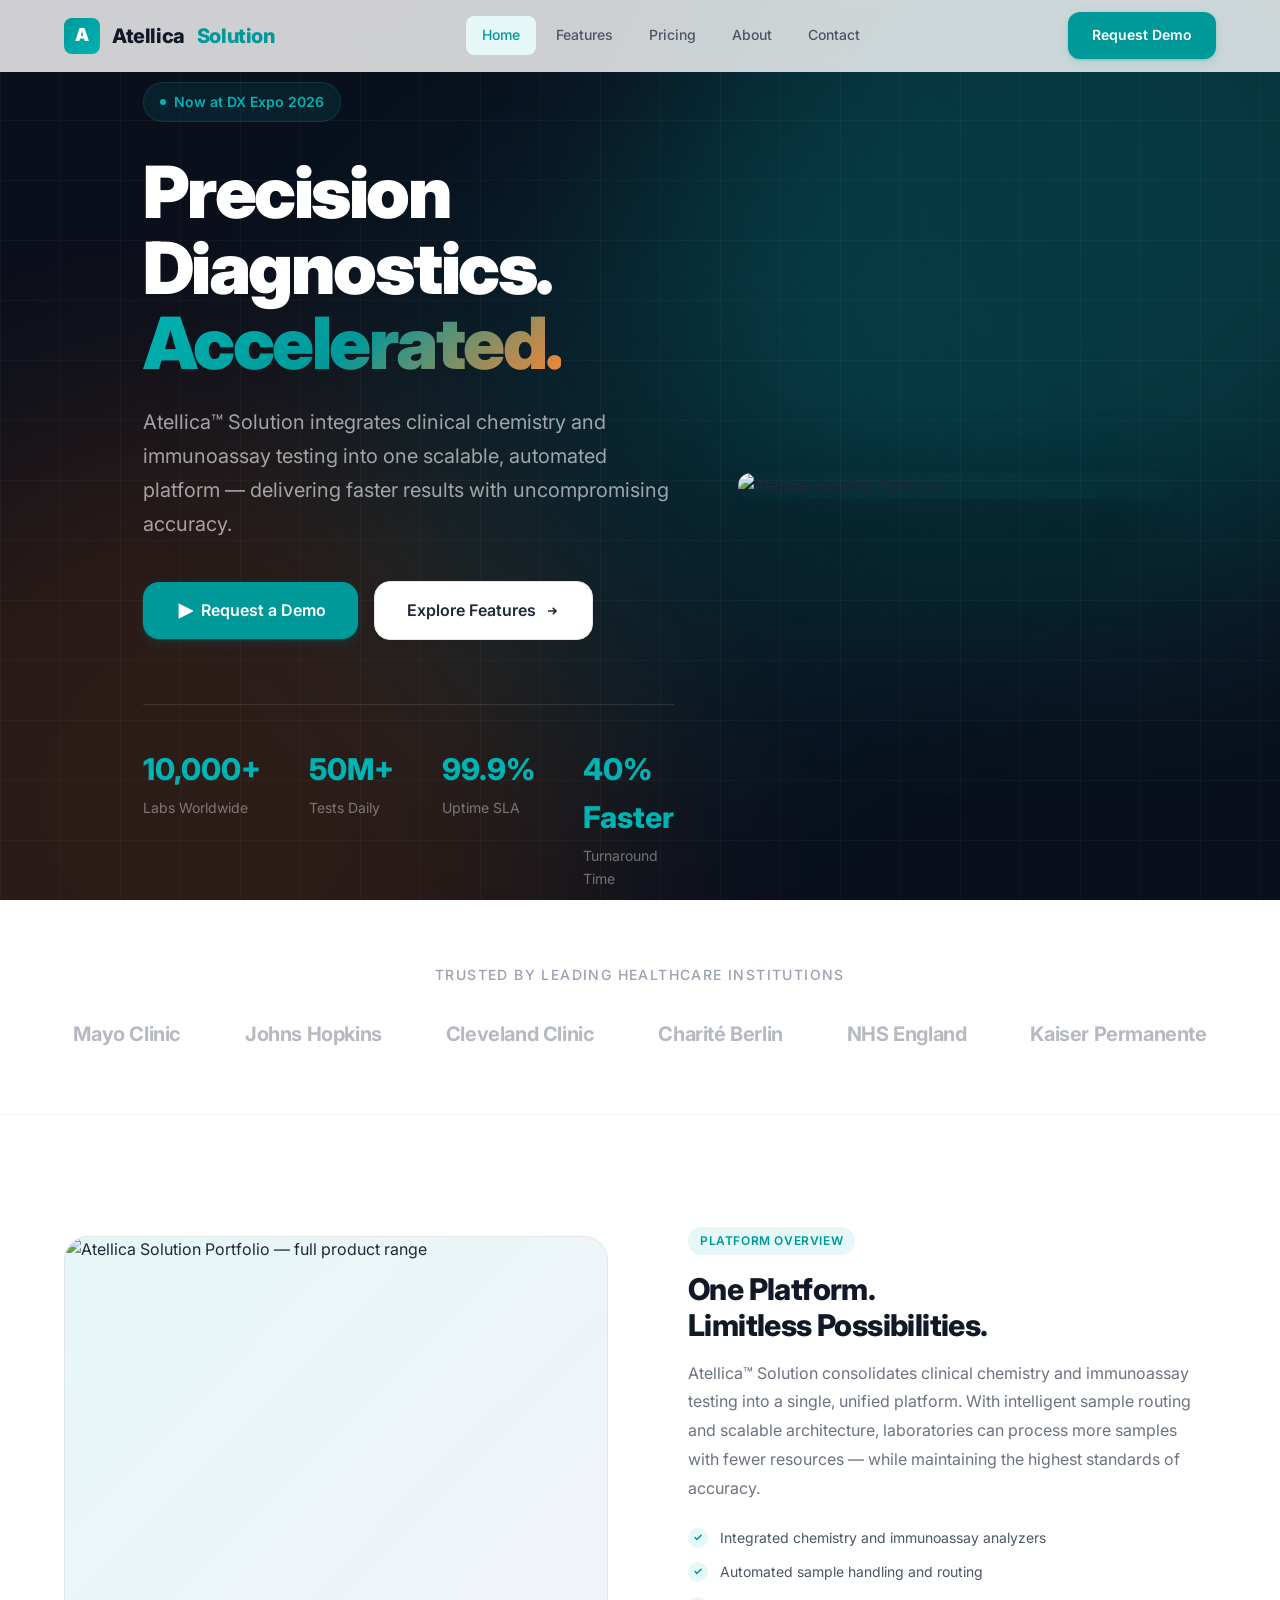
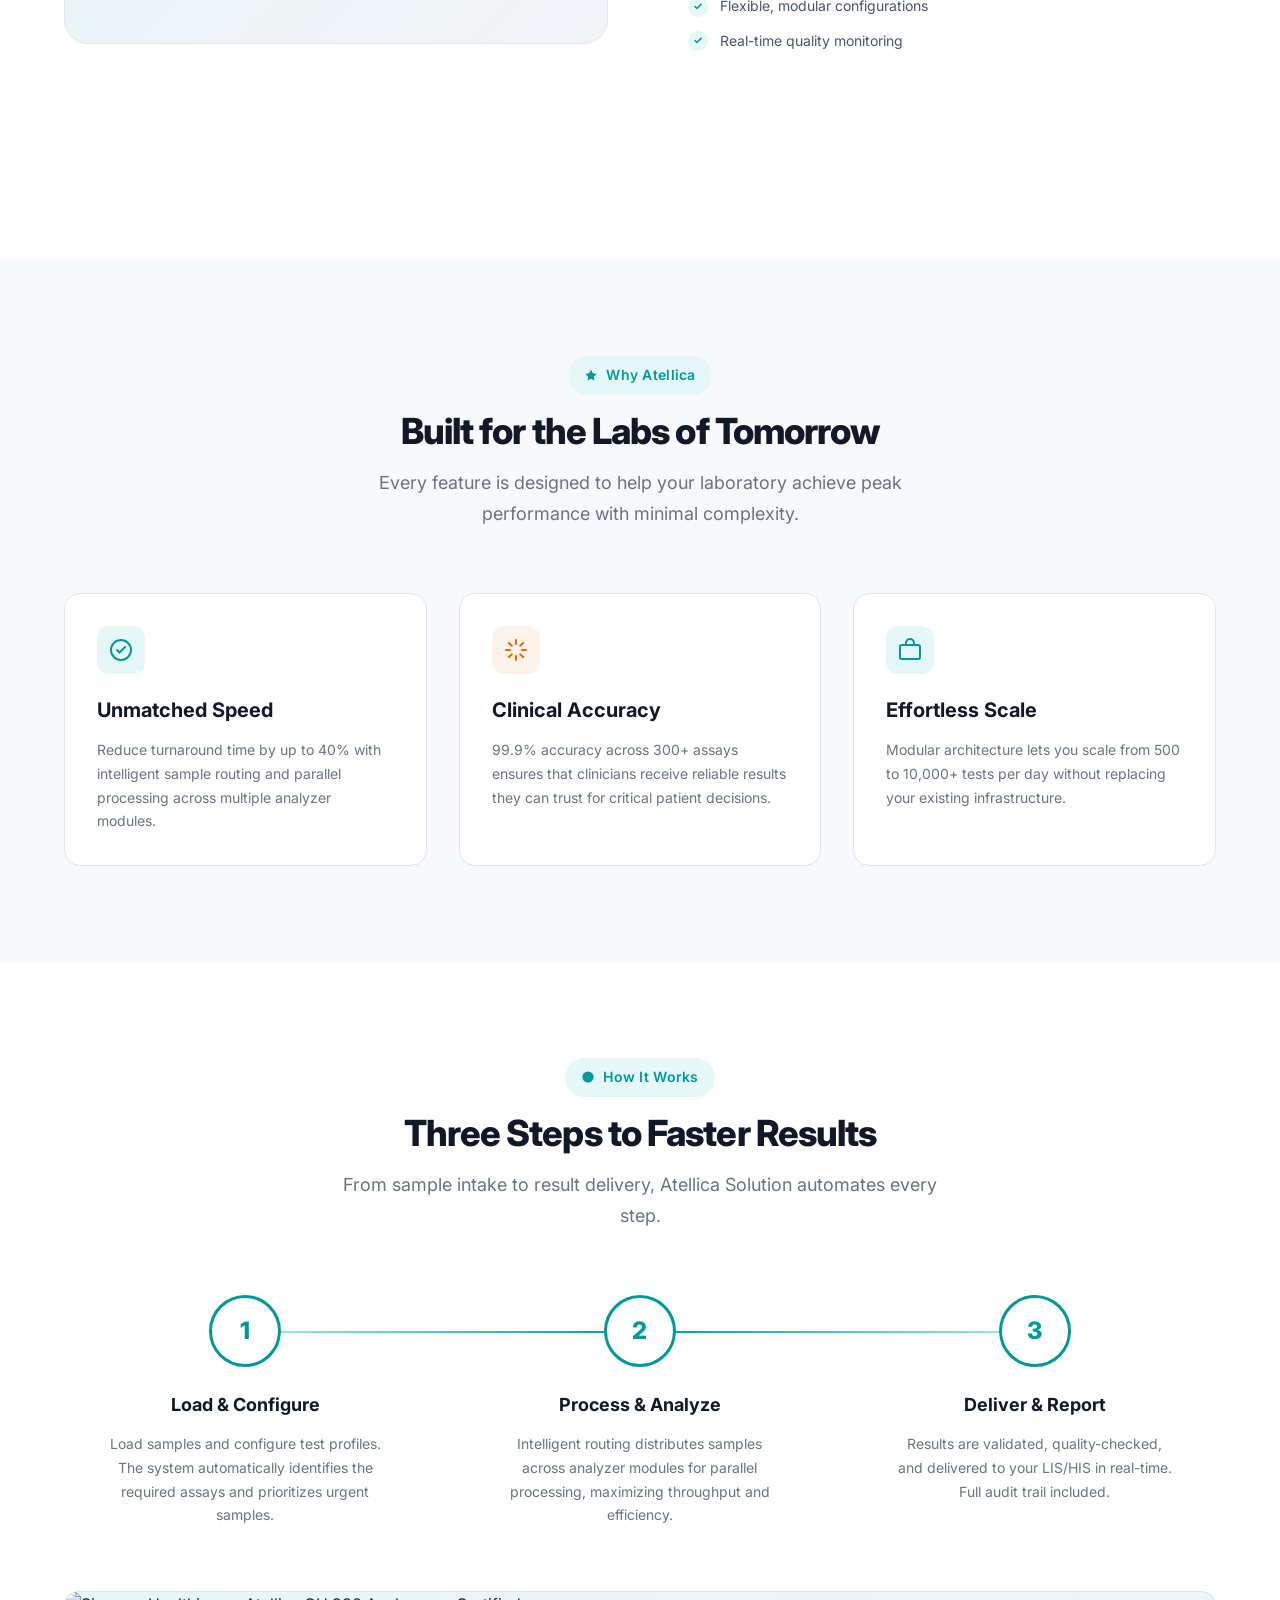
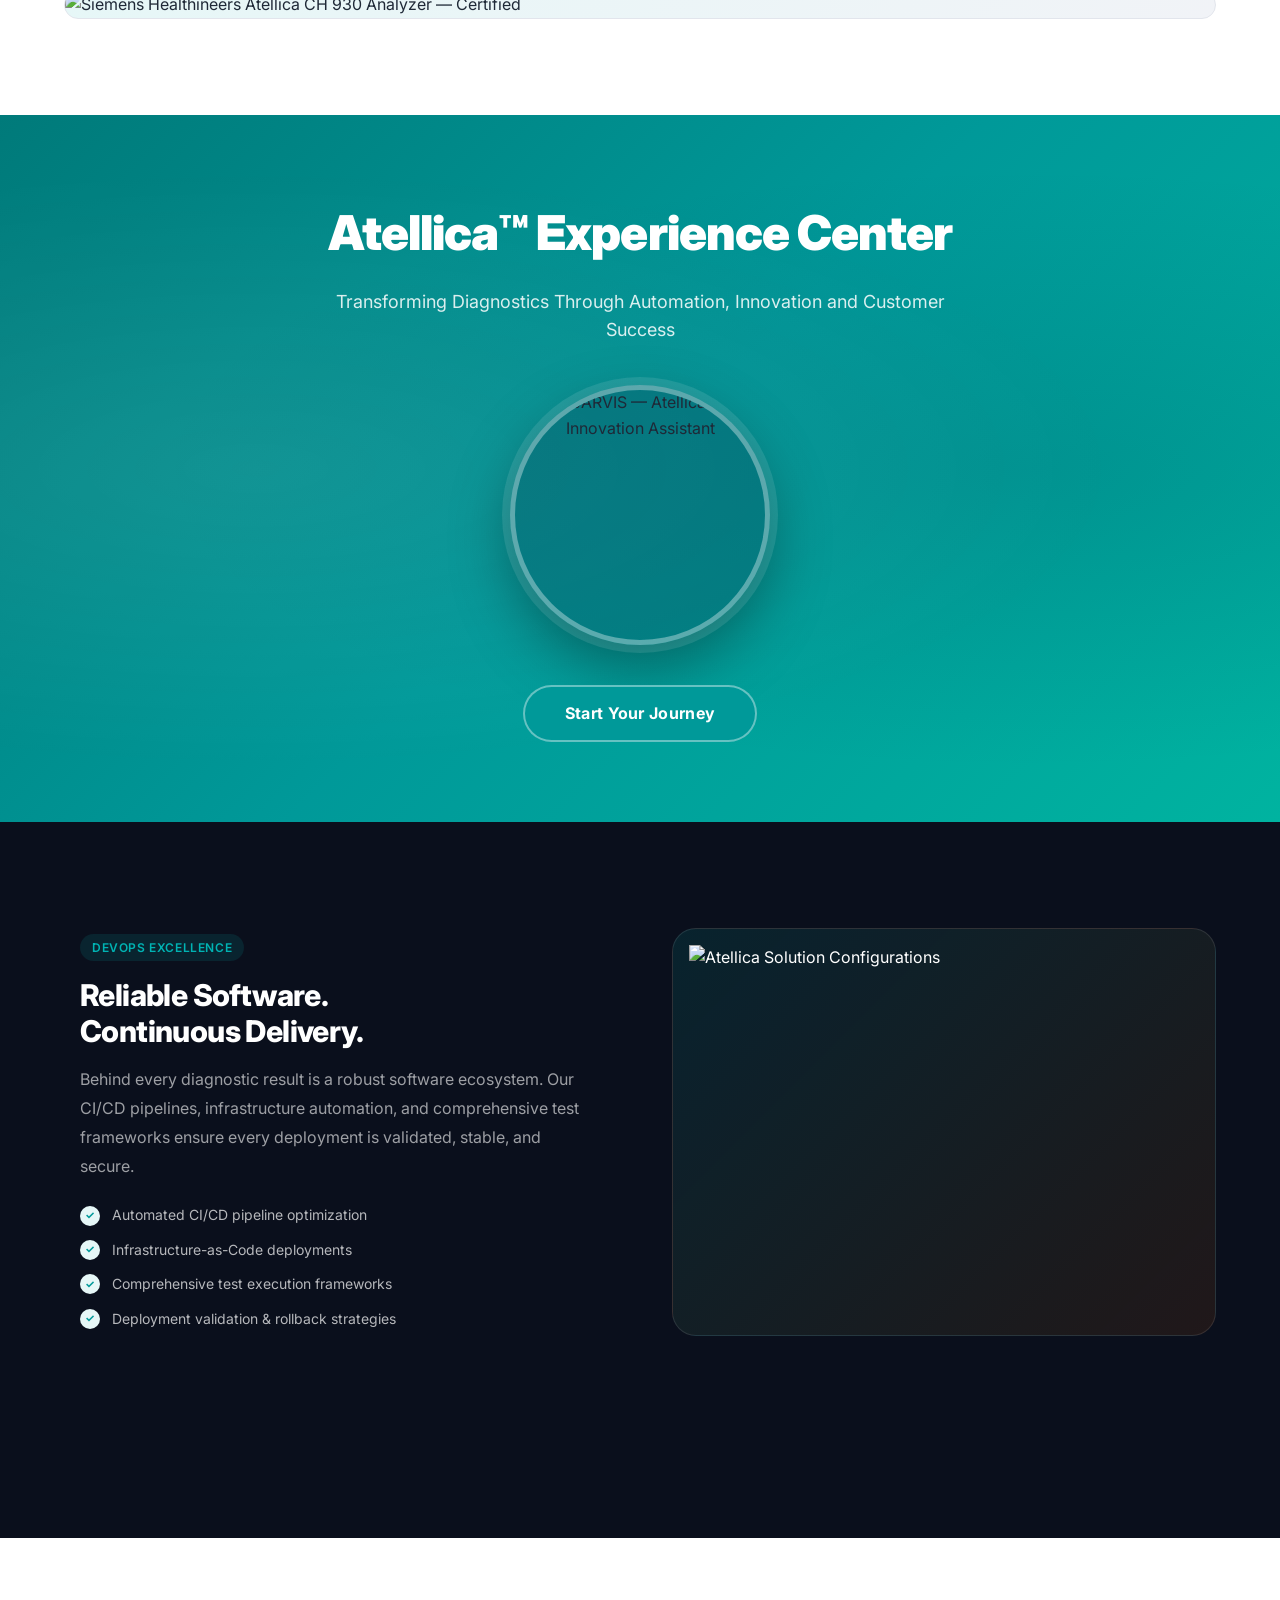
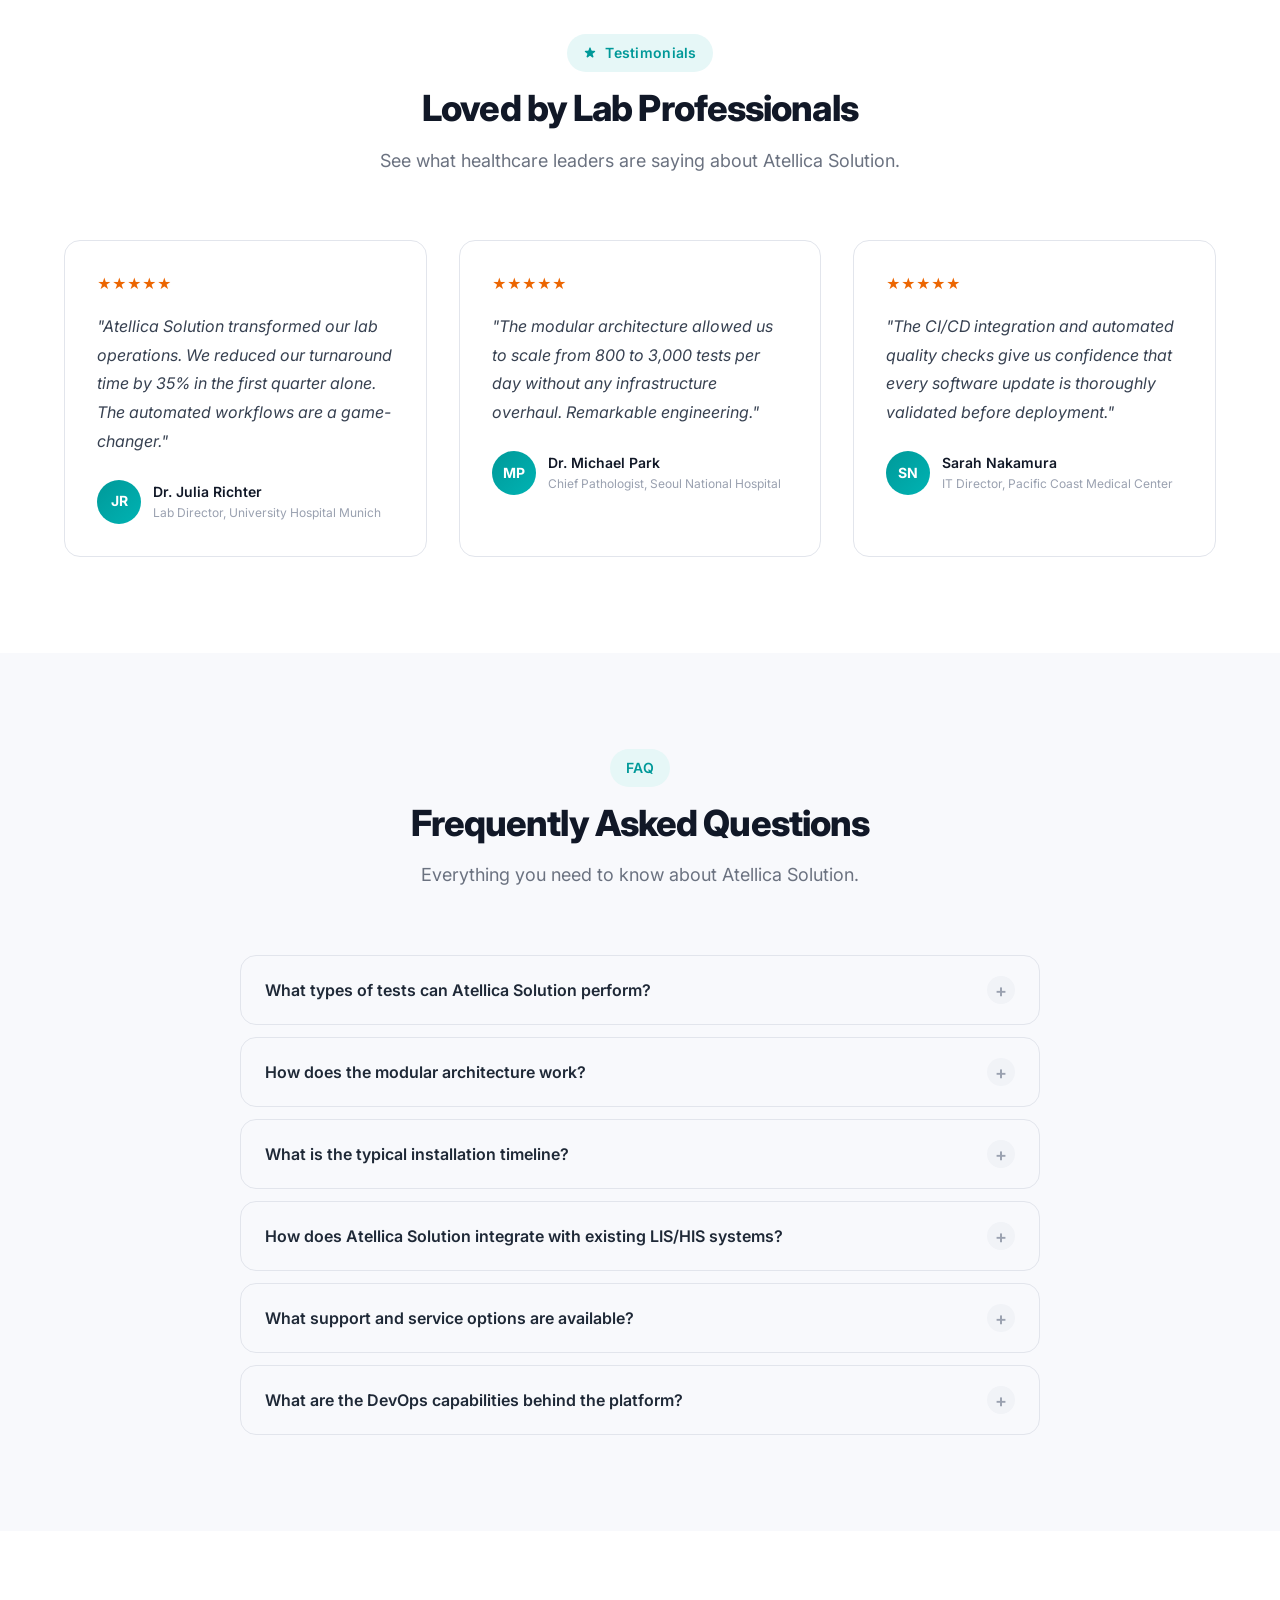
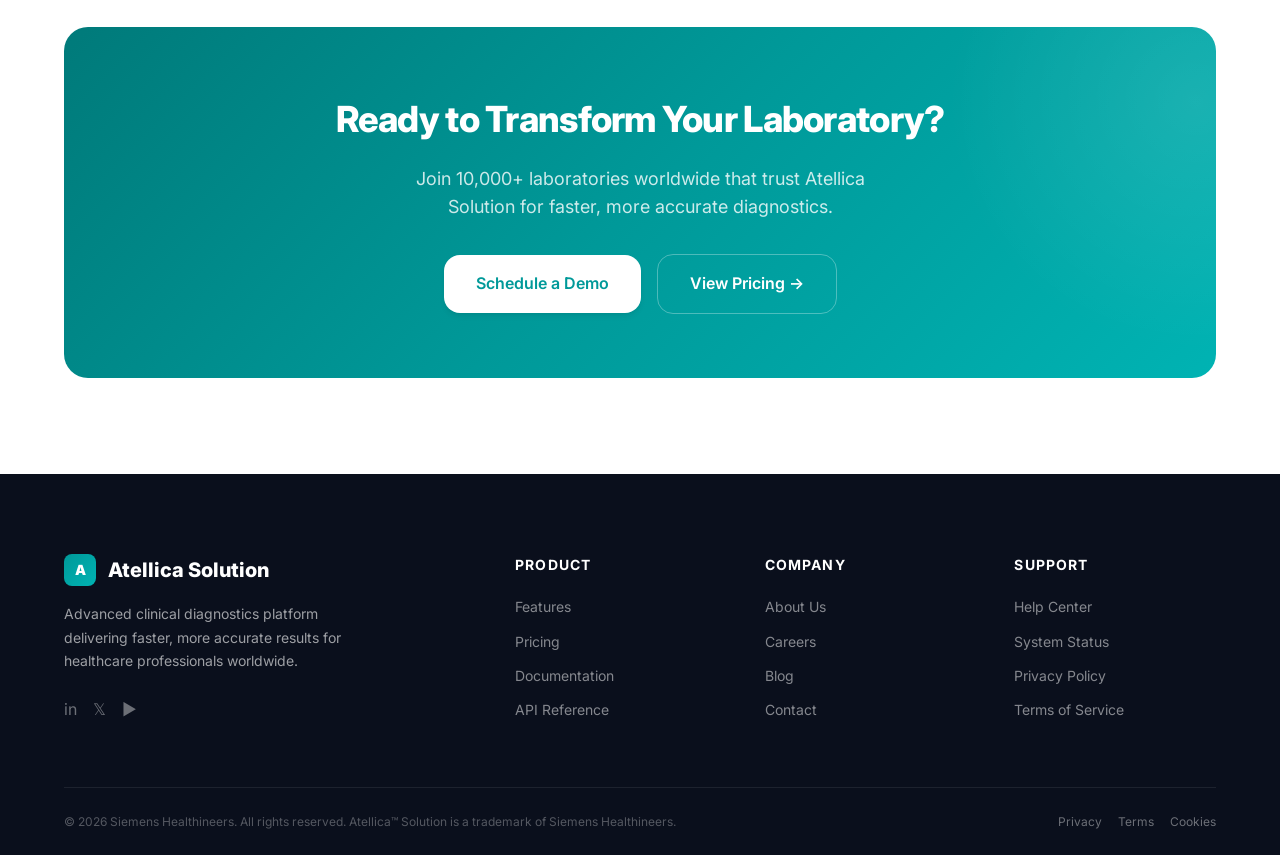
==== commit 5f6ef8d2: "updated images" ====
--- a/atellica-solution/index.html
+++ b/atellica-solution/index.html
@@ -49,7 +49,8 @@
       <div class="hero__grid-pattern"></div>
     </div>
     <div class="container">
-      <div class="hero__content">
+      <div class="hero__layout">
+        <div class="hero__content">
         <div class="hero__badge">
           <span class="hero__badge-dot"></span>
           Now at DX Expo 2026
@@ -96,10 +97,12 @@
           </div>
         </div>
       </div>
-    </div>
-  </section>
-
-  <!-- ========== TRUSTED BY ========== -->
+        <div class="hero__image-panel">
+          <img src="../Images/Atellica Solution.png" alt="Atellica Solution Platform" class="hero__product-img">
+        </div>
+      </div>
+    </div>
+  </section>
   <section class="logo-bar">
     <div class="container">
       <p class="logo-bar__label">Trusted by leading healthcare institutions</p>
@@ -119,33 +122,7 @@
     <div class="container">
       <div class="feature-row reveal">
         <div class="feature-row__image">
-          <svg viewBox="0 0 400 300" fill="none" xmlns="http://www.w3.org/2000/svg" style="width:100%;height:100%;padding:2rem">
-            <!-- Stylized diagnostic platform illustration -->
-            <rect x="40" y="60" width="320" height="180" rx="12" fill="#F1F3F7" stroke="#E2E5EC" stroke-width="2"/>
-            <rect x="60" y="80" width="140" height="100" rx="8" fill="white" stroke="#009999" stroke-width="1.5"/>
-            <rect x="70" y="95" width="50" height="8" rx="4" fill="#009999" opacity="0.3"/>
-            <rect x="70" y="110" width="80" height="8" rx="4" fill="#009999" opacity="0.2"/>
-            <rect x="70" y="125" width="60" height="8" rx="4" fill="#009999" opacity="0.15"/>
-            <circle cx="150" cy="140" r="25" fill="#009999" opacity="0.1" stroke="#009999" stroke-width="1.5"/>
-            <path d="M140 140 L148 148 L162 132" stroke="#009999" stroke-width="2.5" fill="none" stroke-linecap="round"/>
-            <rect x="220" y="80" width="120" height="45" rx="8" fill="white" stroke="#E2E5EC" stroke-width="1.5"/>
-            <rect x="235" y="92" width="40" height="4" rx="2" fill="#009999" opacity="0.4"/>
-            <rect x="235" y="102" width="60" height="4" rx="2" fill="#009999" opacity="0.2"/>
-            <rect x="235" y="112" width="30" height="4" rx="2" fill="#EC6602" opacity="0.3"/>
-            <rect x="220" y="140" width="120" height="45" rx="8" fill="white" stroke="#E2E5EC" stroke-width="1.5"/>
-            <rect x="235" y="152" width="90" height="8" rx="4" fill="#009999" opacity="0.15"/>
-            <rect x="235" y="166" width="70" height="8" rx="4" fill="#EC6602" opacity="0.2"/>
-            <!-- Animated dots -->
-            <circle cx="85" cy="155" r="4" fill="#009999" opacity="0.6">
-              <animate attributeName="opacity" values="0.6;1;0.6" dur="2s" repeatCount="indefinite"/>
-            </circle>
-            <circle cx="100" cy="155" r="4" fill="#EC6602" opacity="0.6">
-              <animate attributeName="opacity" values="0.6;1;0.6" dur="2s" begin="0.5s" repeatCount="indefinite"/>
-            </circle>
-            <circle cx="115" cy="155" r="4" fill="#009999" opacity="0.6">
-              <animate attributeName="opacity" values="0.6;1;0.6" dur="2s" begin="1s" repeatCount="indefinite"/>
-            </circle>
-          </svg>
+          <img src="../Images/Atellica Solution Portfolio.png" alt="Atellica Solution Portfolio — full product range">
         </div>
         <div class="feature-row__content">
           <span class="feature-row__tag">Platform Overview</span>
@@ -261,6 +238,23 @@
           </p>
         </div>
       </div>
+      <div class="analyzer-spotlight reveal">
+        <img src="../Images/Siemens Healthineers Atellica CH930 Analyzer Certified.png" alt="Siemens Healthineers Atellica CH 930 Analyzer — Certified">
+      </div>
+    </div>
+  </section>
+
+  <!-- ========== EXPERIENCE CENTER / INNOVATION ========== -->
+  <section class="experience-center" id="innovation">
+    <div class="experience-center__inner reveal">
+      <h2 class="experience-center__title">Atellica&#8482; Experience Center</h2>
+      <p class="experience-center__subtitle">
+        Transforming Diagnostics Through Automation, Innovation and Customer Success
+      </p>
+      <div class="experience-center__avatar">
+        <img src="../Images/humanoid.png" alt="JARVIS — Atellica AI Innovation Assistant">
+      </div>
+      <a href="contact.html" class="experience-center__btn">Start Your Journey</a>
     </div>
   </section>
 
@@ -284,41 +278,7 @@
           </ul>
         </div>
         <div class="feature-row__image" style="background: linear-gradient(135deg, rgba(0,153,153,0.15), rgba(236,102,2,0.1)); border-color: rgba(255,255,255,0.1);">
-          <svg viewBox="0 0 400 300" fill="none" xmlns="http://www.w3.org/2000/svg" style="width:90%;height:90%;padding:1rem">
-            <!-- CI/CD Pipeline illustration -->
-            <rect x="30" y="100" width="80" height="50" rx="8" fill="rgba(0,153,153,0.2)" stroke="#009999" stroke-width="1.5"/>
-            <text x="70" y="130" text-anchor="middle" fill="#00B3B3" font-size="11" font-weight="600">BUILD</text>
-            <path d="M110 125 L140 125" stroke="#009999" stroke-width="2" stroke-dasharray="4 3">
-              <animate attributeName="stroke-dashoffset" values="7;0" dur="1s" repeatCount="indefinite"/>
-            </path>
-            <rect x="140" y="100" width="80" height="50" rx="8" fill="rgba(0,153,153,0.2)" stroke="#009999" stroke-width="1.5"/>
-            <text x="180" y="130" text-anchor="middle" fill="#00B3B3" font-size="11" font-weight="600">TEST</text>
-            <path d="M220 125 L250 125" stroke="#009999" stroke-width="2" stroke-dasharray="4 3">
-              <animate attributeName="stroke-dashoffset" values="7;0" dur="1s" begin="0.3s" repeatCount="indefinite"/>
-            </path>
-            <rect x="250" y="100" width="80" height="50" rx="8" fill="rgba(236,102,2,0.2)" stroke="#EC6602" stroke-width="1.5"/>
-            <text x="290" y="130" text-anchor="middle" fill="#FF8533" font-size="11" font-weight="600">DEPLOY</text>
-            <!-- Status indicators -->
-            <circle cx="55" cy="85" r="6" fill="#10B981">
-              <animate attributeName="opacity" values="1;0.4;1" dur="2s" repeatCount="indefinite"/>
-            </circle>
-            <text x="68" y="88" fill="rgba(255,255,255,0.5)" font-size="9">Passing</text>
-            <circle cx="165" cy="85" r="6" fill="#10B981">
-              <animate attributeName="opacity" values="1;0.4;1" dur="2s" begin="0.5s" repeatCount="indefinite"/>
-            </circle>
-            <text x="178" y="88" fill="rgba(255,255,255,0.5)" font-size="9">142 Tests</text>
-            <circle cx="275" cy="85" r="6" fill="#10B981">
-              <animate attributeName="opacity" values="1;0.4;1" dur="2s" begin="1s" repeatCount="indefinite"/>
-            </circle>
-            <text x="288" y="88" fill="rgba(255,255,255,0.5)" font-size="9">Live</text>
-            <!-- Bottom metrics -->
-            <rect x="60" y="180" width="100" height="60" rx="8" fill="rgba(255,255,255,0.05)" stroke="rgba(255,255,255,0.1)" stroke-width="1"/>
-            <text x="110" y="205" text-anchor="middle" fill="#00B3B3" font-size="20" font-weight="800">99.9%</text>
-            <text x="110" y="225" text-anchor="middle" fill="rgba(255,255,255,0.4)" font-size="9">Uptime</text>
-            <rect x="180" y="180" width="100" height="60" rx="8" fill="rgba(255,255,255,0.05)" stroke="rgba(255,255,255,0.1)" stroke-width="1"/>
-            <text x="230" y="205" text-anchor="middle" fill="#FF8533" font-size="20" font-weight="800">&lt;5min</text>
-            <text x="230" y="225" text-anchor="middle" fill="rgba(255,255,255,0.4)" font-size="9">Deploy Time</text>
-          </svg>
+          <img src="../Images/Atellica Solution Configurations.png" alt="Atellica Solution Configurations" style="width:100%;height:100%;object-fit:contain;padding:1rem;">
         </div>
       </div>
     </div>
--- a/atellica-solution/css/styles.css
+++ b/atellica-solution/css/styles.css
@@ -659,6 +659,131 @@
   margin-top: var(--space-1);
 }
 
+/* Hero two-column layout */
+.hero__layout {
+  display: flex;
+  align-items: center;
+  gap: var(--space-16);
+}
+
+.hero__layout .hero__content {
+  flex: 1;
+  max-width: none;
+}
+
+.hero__image-panel {
+  flex: 0 0 44%;
+  position: relative;
+  z-index: 1;
+}
+
+.hero__product-img {
+  width: 100%;
+  border-radius: var(--radius-2xl);
+  box-shadow: 0 32px 80px rgba(0,0,0,0.5);
+  object-fit: contain;
+}
+
+/* Analyzer spotlight */
+.analyzer-spotlight {
+  margin-top: var(--space-16);
+  border-radius: var(--radius-2xl);
+  overflow: hidden;
+  background: linear-gradient(135deg, var(--color-petrol-50), var(--color-gray-100));
+  border: 1px solid var(--color-gray-200);
+  display: flex;
+  justify-content: center;
+  align-items: center;
+  max-height: 480px;
+}
+
+.analyzer-spotlight img {
+  width: 100%;
+  object-fit: contain;
+  max-height: 480px;
+}
+
+/* Experience Center Innovation Section */
+.experience-center {
+  background: linear-gradient(135deg, #007a7a 0%, #009999 50%, #00b3a0 100%);
+  padding: var(--space-20) 0;
+  text-align: center;
+  position: relative;
+  overflow: hidden;
+}
+
+.experience-center::before {
+  content: '';
+  position: absolute;
+  inset: 0;
+  background-image:
+    radial-gradient(ellipse at 20% 50%, rgba(255,255,255,0.07) 0%, transparent 60%),
+    radial-gradient(ellipse at 80% 50%, rgba(0,50,80,0.15) 0%, transparent 60%);
+  pointer-events: none;
+}
+
+.experience-center__inner {
+  position: relative;
+  z-index: 1;
+  max-width: 700px;
+  margin: 0 auto;
+  padding: 0 var(--space-6);
+}
+
+.experience-center__title {
+  font-size: clamp(2rem, 4vw, 3rem);
+  font-weight: 900;
+  color: #fff;
+  margin-bottom: var(--space-4);
+  letter-spacing: -0.02em;
+}
+
+.experience-center__subtitle {
+  font-size: var(--font-size-lg);
+  color: rgba(255,255,255,0.85);
+  margin-bottom: var(--space-10);
+  line-height: 1.6;
+}
+
+.experience-center__avatar {
+  width: 260px;
+  height: 260px;
+  border-radius: 50%;
+  overflow: hidden;
+  margin: 0 auto var(--space-10);
+  border: 5px solid rgba(255,255,255,0.35);
+  box-shadow: 0 0 0 8px rgba(255,255,255,0.1), 0 24px 60px rgba(0,0,0,0.35);
+  background: rgba(0,60,80,0.3);
+}
+
+.experience-center__avatar img {
+  width: 100%;
+  height: 100%;
+  object-fit: cover;
+  object-position: top center;
+}
+
+.experience-center__btn {
+  display: inline-block;
+  padding: 0.85rem 2.5rem;
+  background: #009999;
+  color: #fff;
+  font-size: var(--font-size-base);
+  font-weight: 700;
+  border-radius: var(--radius-full);
+  border: 2px solid rgba(255,255,255,0.4);
+  cursor: pointer;
+  transition: background 0.2s, transform 0.15s, box-shadow 0.2s;
+  text-decoration: none;
+  letter-spacing: 0.02em;
+}
+
+.experience-center__btn:hover {
+  background: #007a7a;
+  transform: translateY(-2px);
+  box-shadow: 0 8px 24px rgba(0,0,0,0.25);
+}
+
 /* Page Hero (inner pages) */
 .page-hero {
   padding: calc(var(--navbar-height) + var(--space-20)) 0 var(--space-20);
@@ -1726,6 +1851,19 @@
     text-align: center;
   }
 
+  .hero__layout {
+    flex-direction: column;
+  }
+
+  .hero__image-panel {
+    width: 100%;
+    flex: none;
+    order: -1;
+    max-height: 280px;
+    overflow: hidden;
+    border-radius: var(--radius-2xl);
+  }
+
   .hero__subtitle {
     margin: 0 auto var(--space-10);
   }
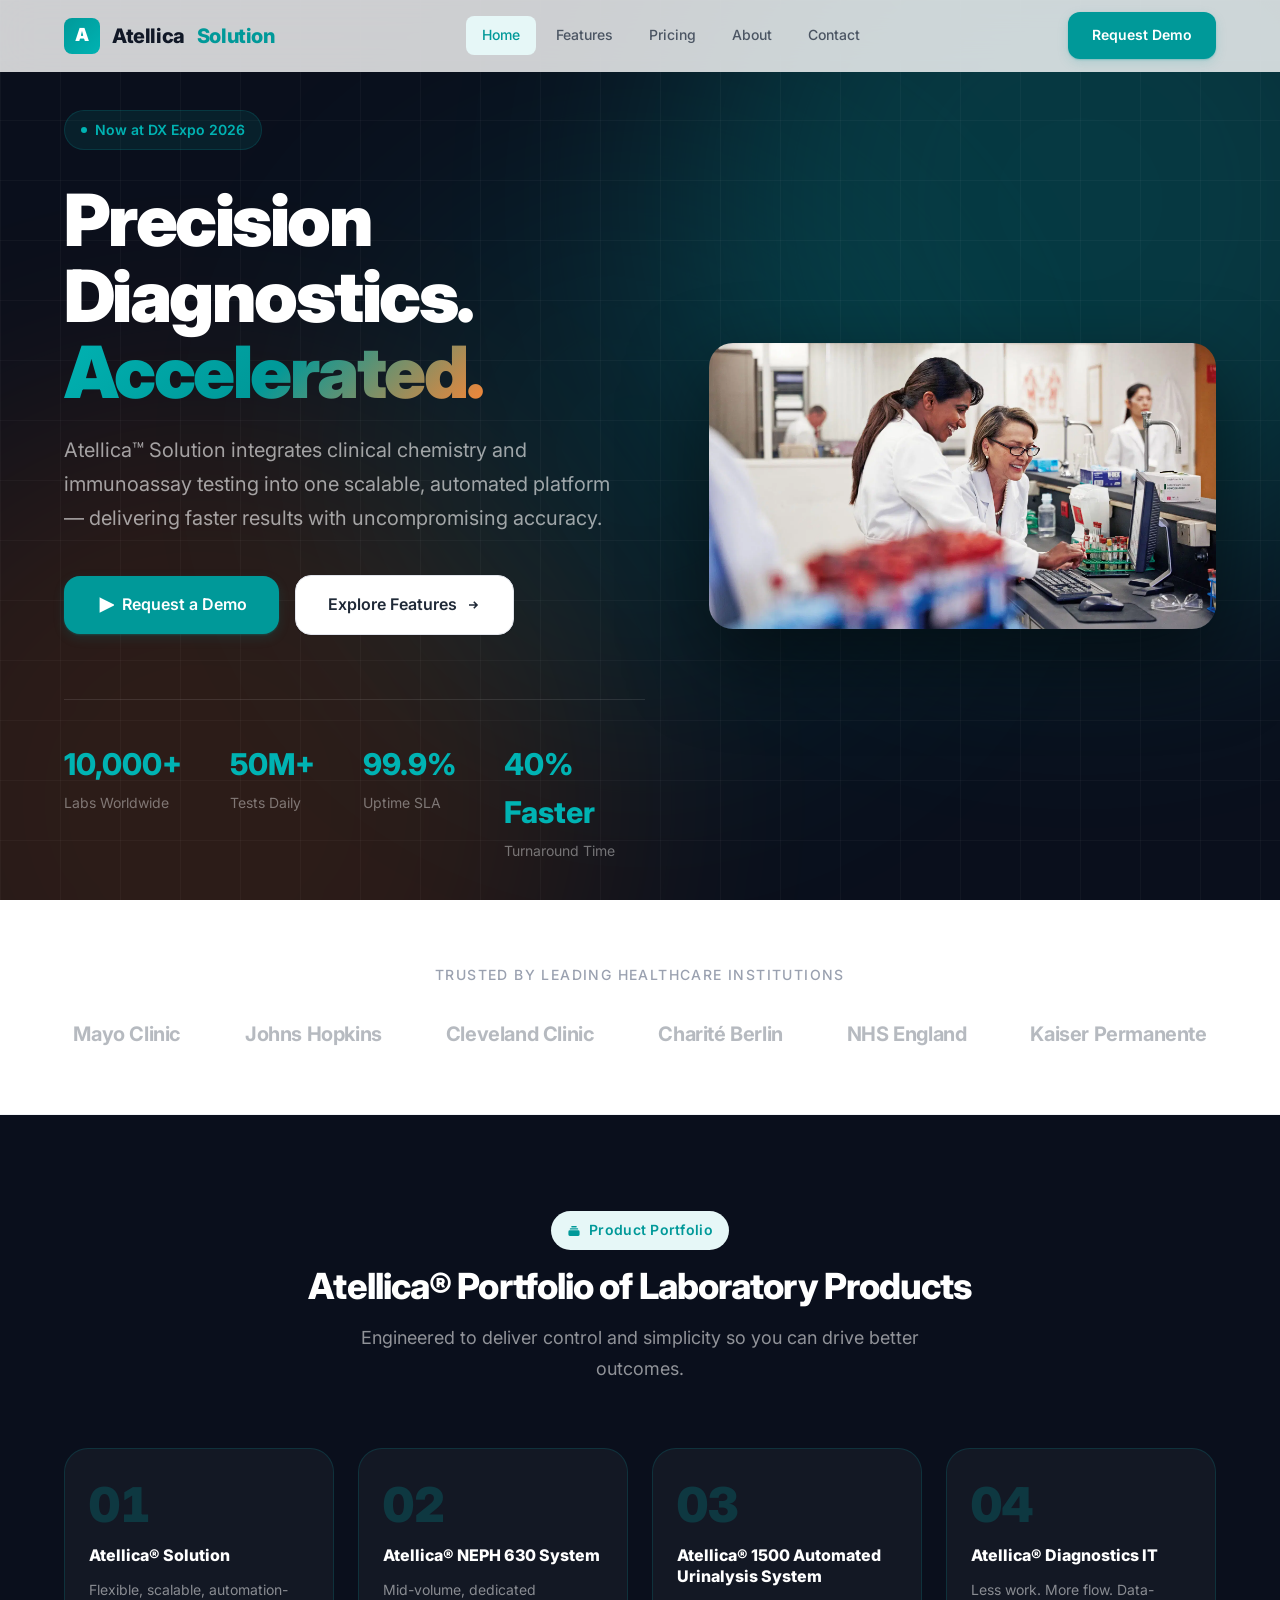
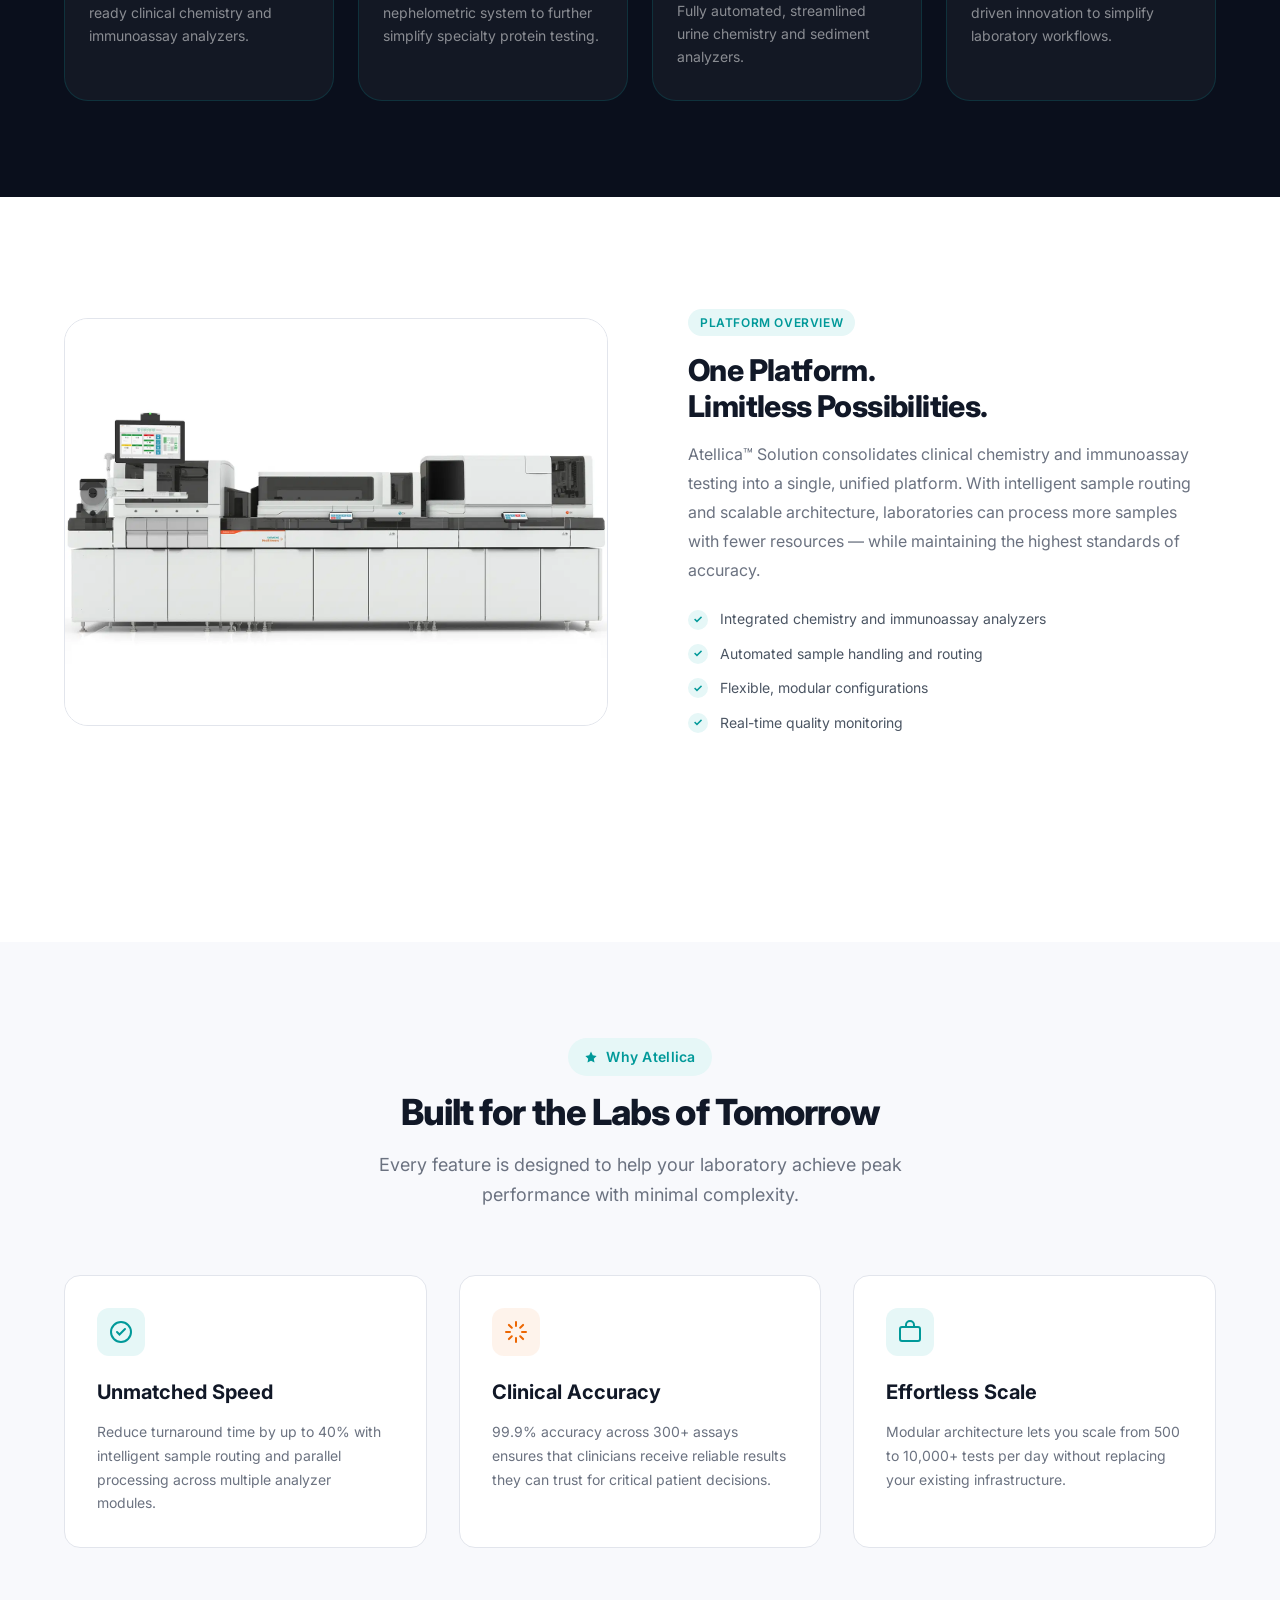
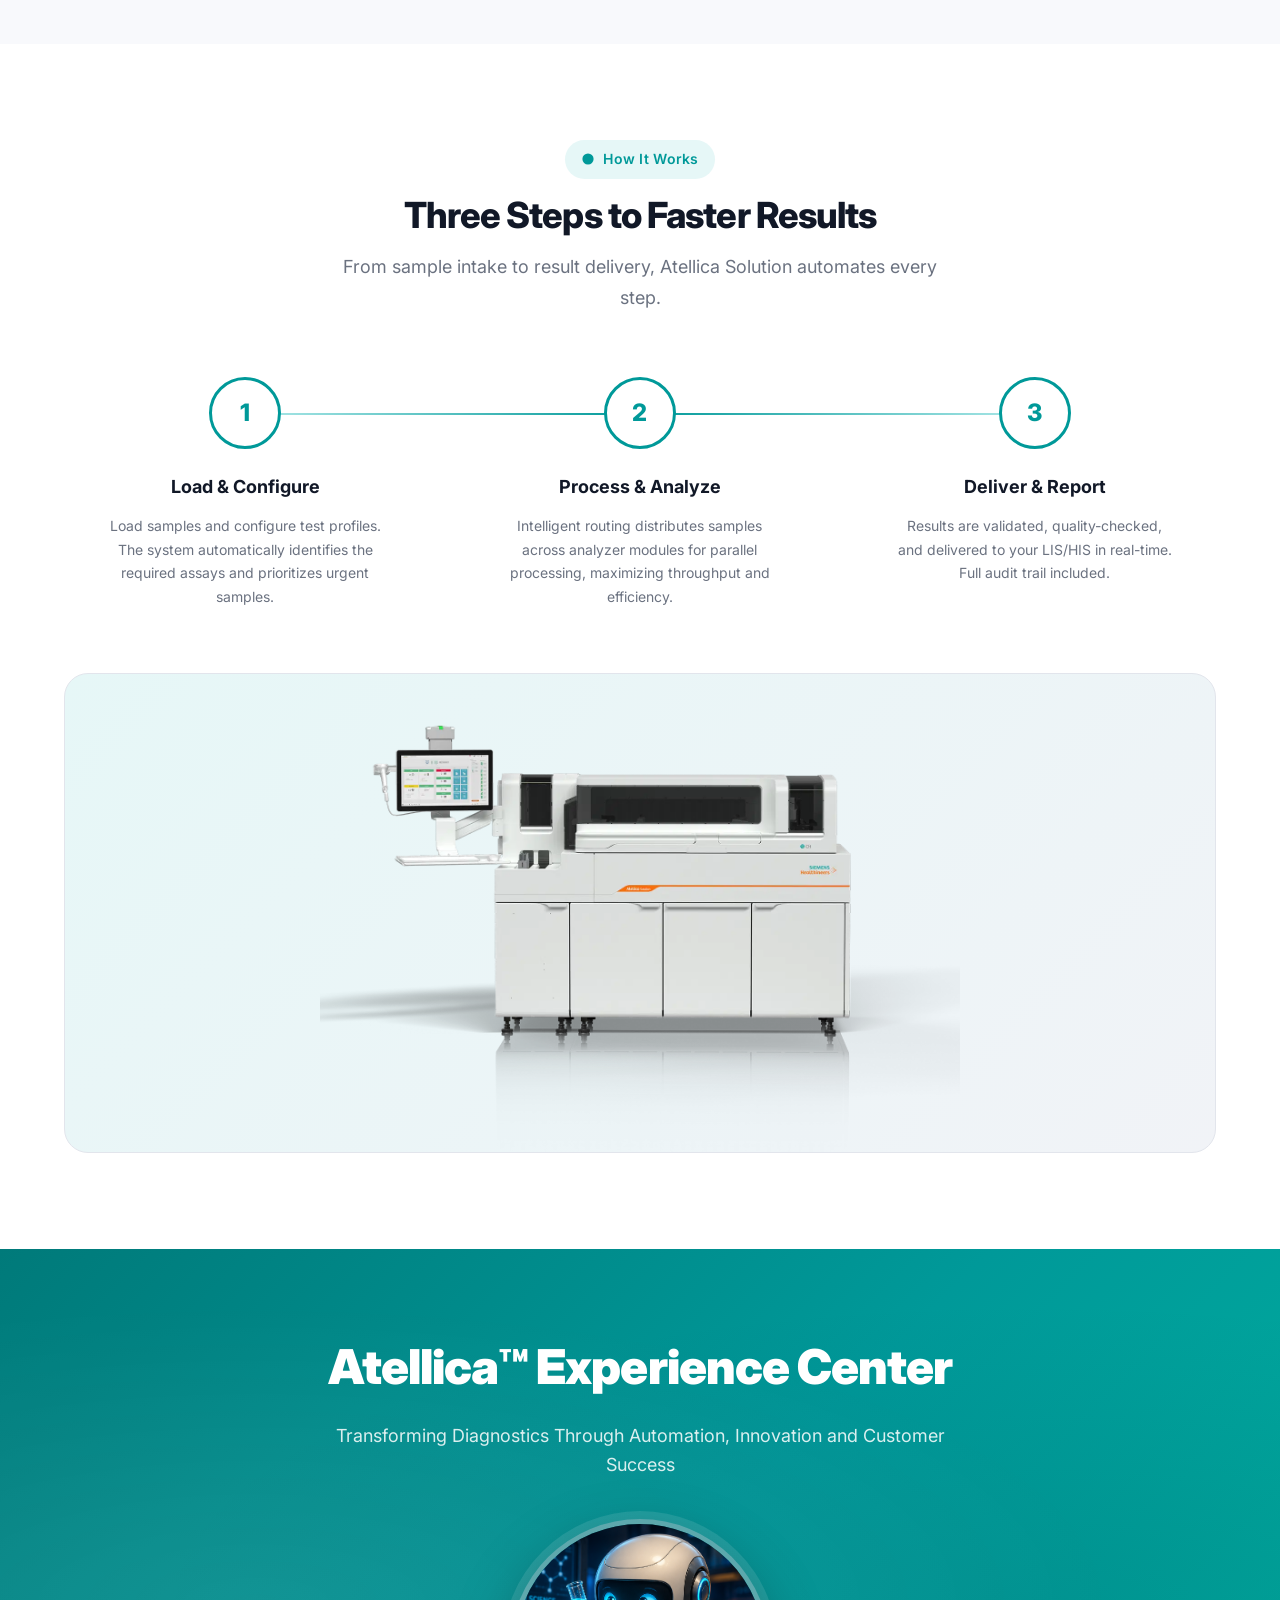
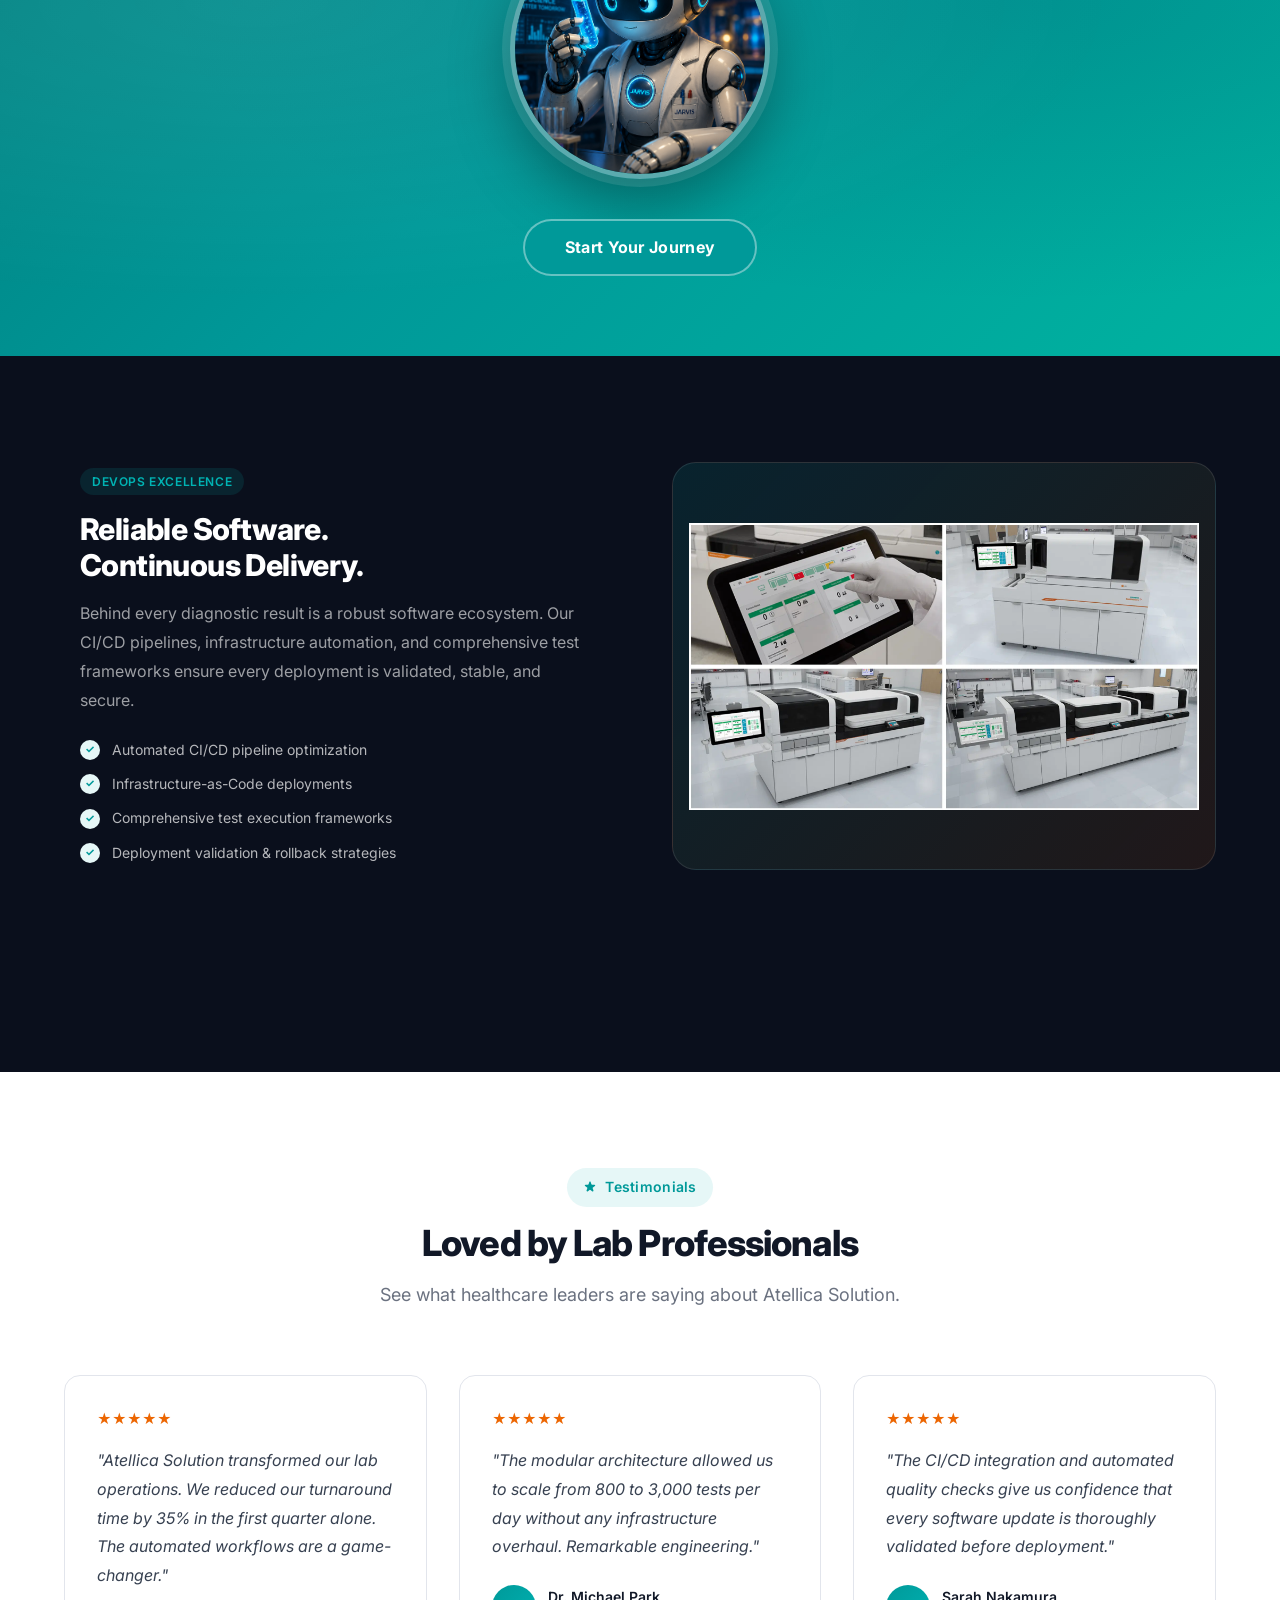
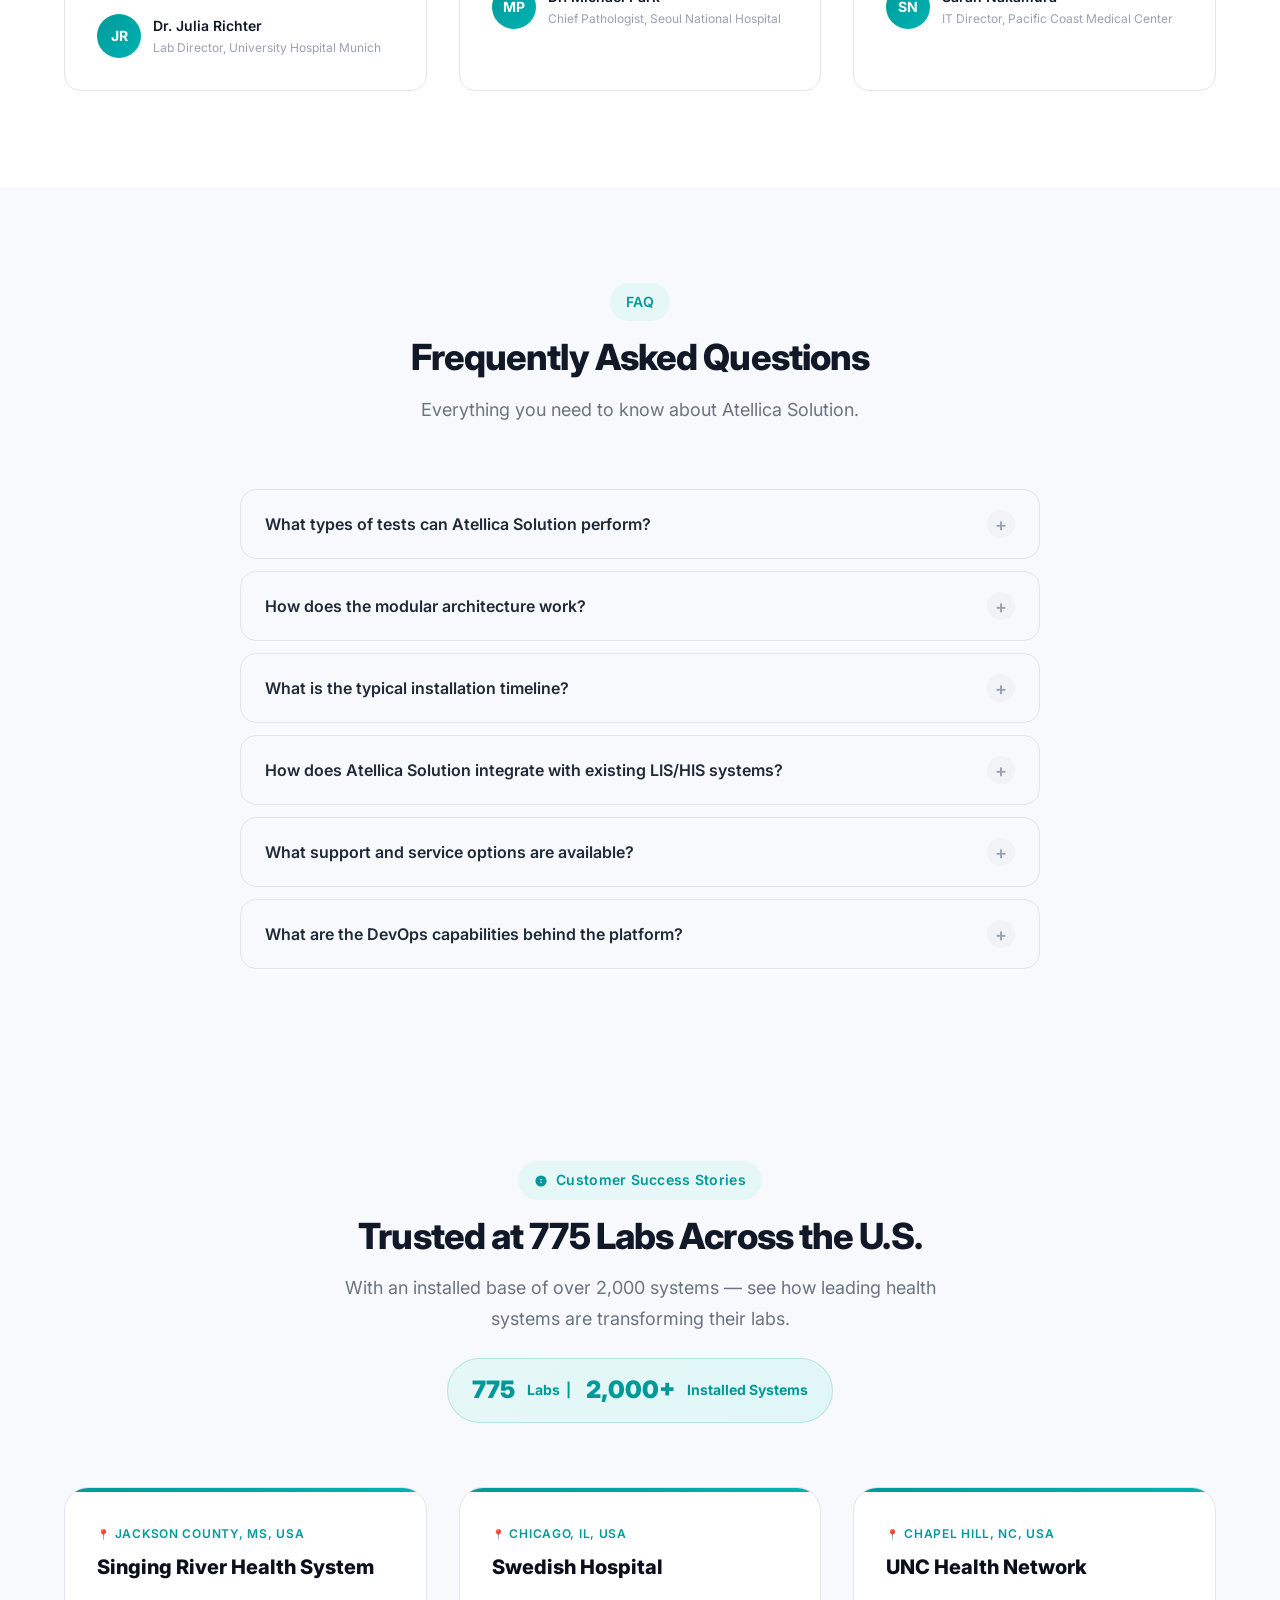
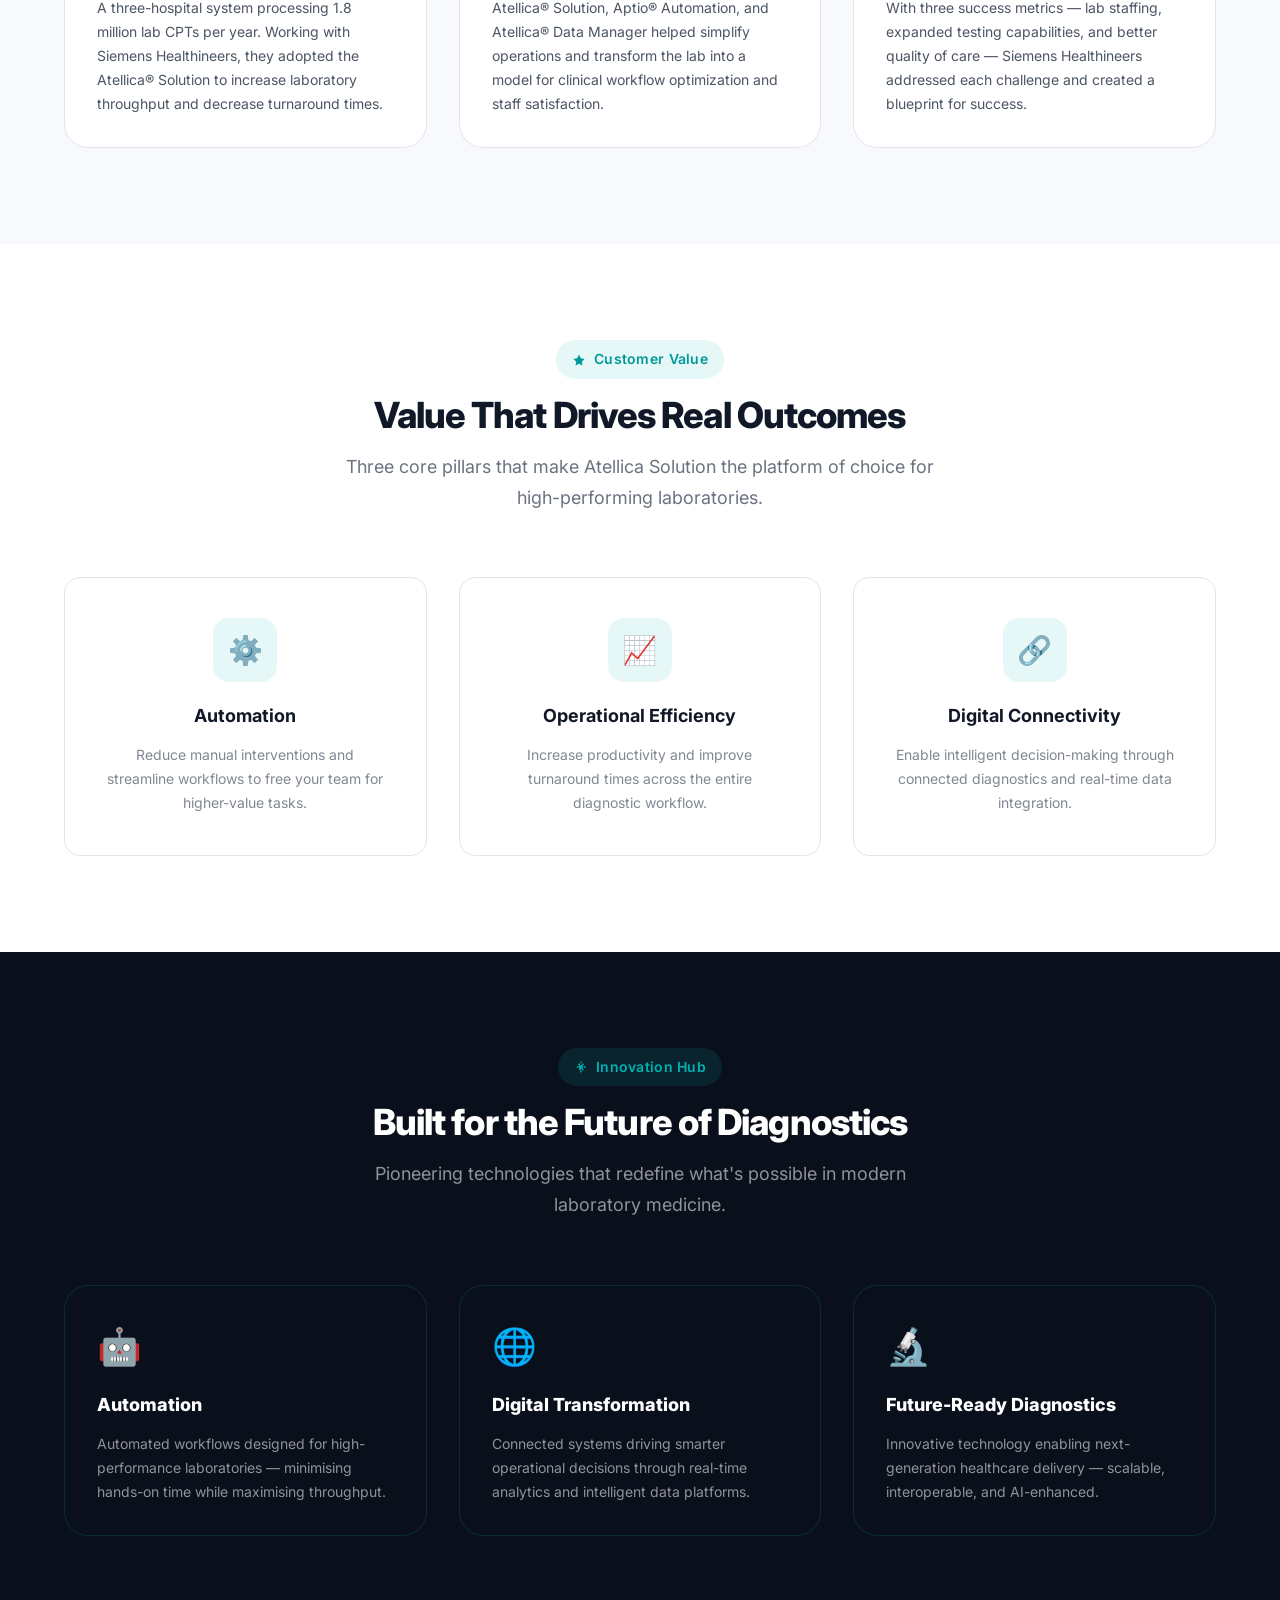
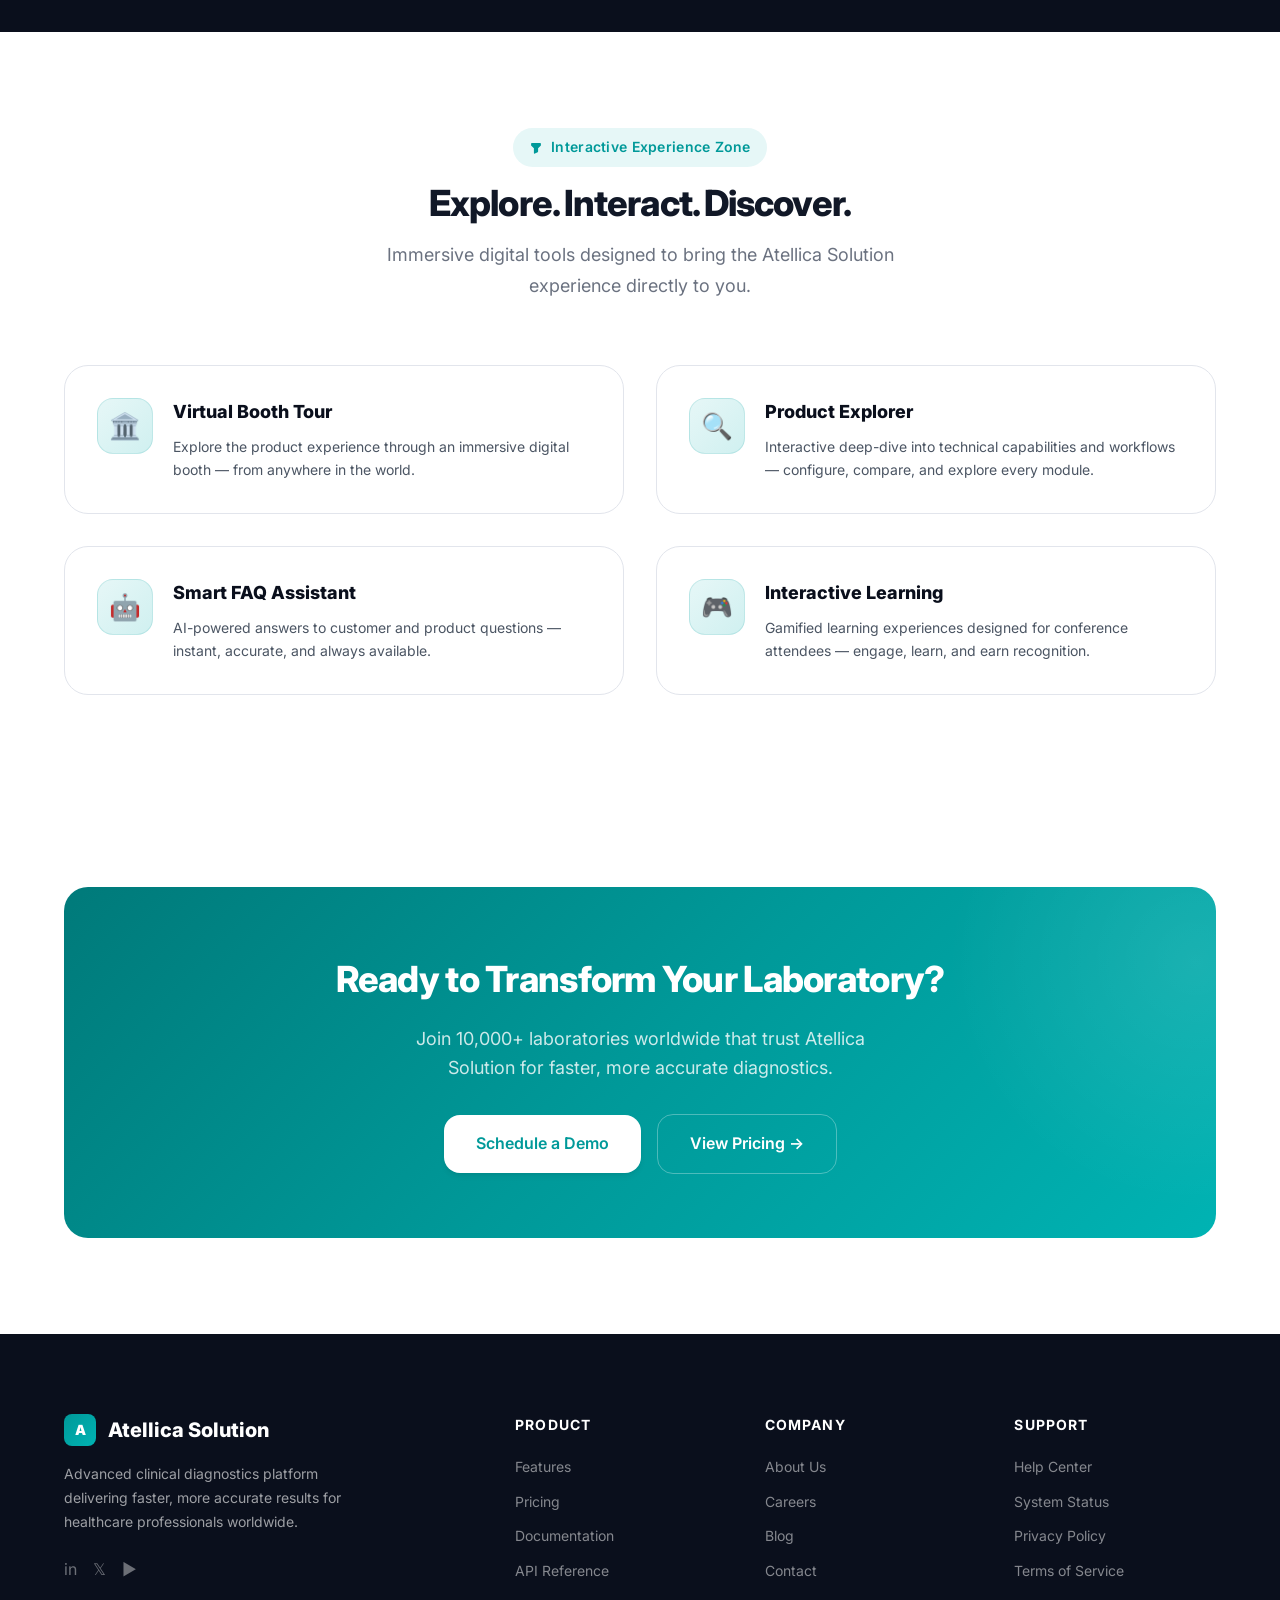
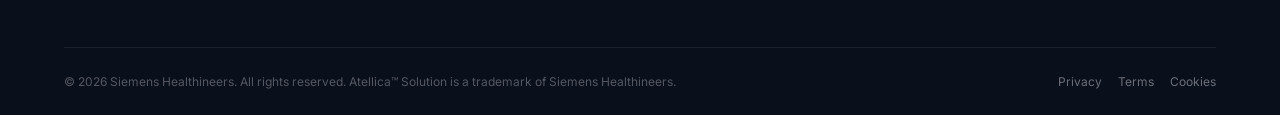
==== commit a2f2149b: "Updated content" ====
--- a/atellica-solution/index.html
+++ b/atellica-solution/index.html
@@ -117,6 +117,42 @@
     </div>
   </section>
 
+  <!-- ========== PORTFOLIO OF PRODUCTS ========== -->
+  <section class="section portfolio-section" id="portfolio">
+    <div class="container">
+      <div class="section-header reveal">
+        <span class="section-badge">
+          <svg width="14" height="14" viewBox="0 0 20 20" fill="currentColor"><path d="M7 3a1 1 0 000 2h6a1 1 0 100-2H7zM4 7a1 1 0 011-1h10a1 1 0 110 2H5a1 1 0 01-1-1zM2 11a2 2 0 012-2h12a2 2 0 012 2v4a2 2 0 01-2 2H4a2 2 0 01-2-2v-4z"/></svg>
+          Product Portfolio
+        </span>
+        <h2 class="section-title">Atellica&#174; Portfolio of Laboratory Products</h2>
+        <p class="section-subtitle">Engineered to deliver control and simplicity so you can drive better outcomes.</p>
+      </div>
+      <div class="portfolio-grid">
+        <div class="portfolio-card reveal reveal-delay-1">
+          <div class="portfolio-card__num">01</div>
+          <h3 class="portfolio-card__title">Atellica&#174; Solution</h3>
+          <p class="portfolio-card__text">Flexible, scalable, automation-ready clinical chemistry and immunoassay analyzers.</p>
+        </div>
+        <div class="portfolio-card reveal reveal-delay-2">
+          <div class="portfolio-card__num">02</div>
+          <h3 class="portfolio-card__title">Atellica&#174; NEPH 630 System</h3>
+          <p class="portfolio-card__text">Mid-volume, dedicated nephelometric system to further simplify specialty protein testing.</p>
+        </div>
+        <div class="portfolio-card reveal reveal-delay-3">
+          <div class="portfolio-card__num">03</div>
+          <h3 class="portfolio-card__title">Atellica&#174; 1500 Automated Urinalysis System</h3>
+          <p class="portfolio-card__text">Fully automated, streamlined urine chemistry and sediment analyzers.</p>
+        </div>
+        <div class="portfolio-card reveal reveal-delay-1">
+          <div class="portfolio-card__num">04</div>
+          <h3 class="portfolio-card__title">Atellica&#174; Diagnostics IT</h3>
+          <p class="portfolio-card__text">Less work. More flow. Data-driven innovation to simplify laboratory workflows.</p>
+        </div>
+      </div>
+    </div>
+  </section>
+
   <!-- ========== PRODUCT OVERVIEW ========== -->
   <section class="section" id="overview">
     <div class="container">
@@ -444,6 +480,152 @@
     </div>
   </section>
 
+  <!-- ========== CUSTOMER SUCCESS STORIES ========== -->
+  <section class="section section--gray" id="customer-stories">
+    <div class="container">
+      <div class="section-header reveal">
+        <span class="section-badge">
+          <svg width="14" height="14" viewBox="0 0 20 20" fill="currentColor"><path d="M10 2a8 8 0 100 16A8 8 0 0010 2zm1 11H9v-2h2v2zm0-4H9V7h2v2z"/></svg>
+          Customer Success Stories
+        </span>
+        <h2 class="section-title">Trusted at 775 Labs Across the U.S.</h2>
+        <p class="section-subtitle">With an installed base of over 2,000 systems — see how leading health systems are transforming their labs.</p>
+        <div class="stories-badge reveal">
+          <span class="stories-badge__num">775</span> Labs &nbsp;|&nbsp; <span class="stories-badge__num">2,000+</span> Installed Systems
+        </div>
+      </div>
+      <div class="stories-grid">
+        <div class="story-card reveal reveal-delay-1">
+          <div class="story-card__location">Jackson County, MS, USA</div>
+          <h3 class="story-card__name">Singing River Health System</h3>
+          <p class="story-card__text">
+            A three-hospital system processing 1.8 million lab CPTs per year. Working with Siemens Healthineers, they adopted the Atellica® Solution to increase laboratory throughput and decrease turnaround times.
+          </p>
+        </div>
+        <div class="story-card reveal reveal-delay-2">
+          <div class="story-card__location">Chicago, IL, USA</div>
+          <h3 class="story-card__name">Swedish Hospital</h3>
+          <p class="story-card__text">
+            Atellica® Solution, Aptio® Automation, and Atellica® Data Manager helped simplify operations and transform the lab into a model for clinical workflow optimization and staff satisfaction.
+          </p>
+        </div>
+        <div class="story-card reveal reveal-delay-3">
+          <div class="story-card__location">Chapel Hill, NC, USA</div>
+          <h3 class="story-card__name">UNC Health Network</h3>
+          <p class="story-card__text">
+            With three success metrics — lab staffing, expanded testing capabilities, and better quality of care — Siemens Healthineers addressed each challenge and created a blueprint for success.
+          </p>
+        </div>
+      </div>
+    </div>
+  </section>
+
+  <!-- ========== CUSTOMER VALUE ========== -->
+  <section class="section" id="customer-value">
+    <div class="container">
+      <div class="section-header reveal">
+        <span class="section-badge">
+          <svg width="14" height="14" viewBox="0 0 20 20" fill="currentColor"><path d="M10 2L12.5 7.5L18 8.5L14 12.5L15 18L10 15.5L5 18L6 12.5L2 8.5L7.5 7.5L10 2Z"/></svg>
+          Customer Value
+        </span>
+        <h2 class="section-title">Value That Drives Real Outcomes</h2>
+        <p class="section-subtitle">Three core pillars that make Atellica Solution the platform of choice for high-performing laboratories.</p>
+      </div>
+      <div class="value-grid">
+        <div class="value-card value-card--petrol reveal reveal-delay-1">
+          <div class="value-card__icon">⚙️</div>
+          <h3 class="value-card__title">Automation</h3>
+          <p class="value-card__text">Reduce manual interventions and streamline workflows to free your team for higher-value tasks.</p>
+        </div>
+        <div class="value-card value-card--mid reveal reveal-delay-2">
+          <div class="value-card__icon">📈</div>
+          <h3 class="value-card__title">Operational Efficiency</h3>
+          <p class="value-card__text">Increase productivity and improve turnaround times across the entire diagnostic workflow.</p>
+        </div>
+        <div class="value-card value-card--orange reveal reveal-delay-3">
+          <div class="value-card__icon">🔗</div>
+          <h3 class="value-card__title">Digital Connectivity</h3>
+          <p class="value-card__text">Enable intelligent decision-making through connected diagnostics and real-time data integration.</p>
+        </div>
+      </div>
+    </div>
+  </section>
+
+  <!-- ========== INNOVATION HUB ========== -->
+  <section class="section section--dark" id="innovation-hub">
+    <div class="container">
+      <div class="section-header reveal">
+        <span class="section-badge" style="background: rgba(0,153,153,0.15); color: var(--color-petrol-light);">
+          <svg width="14" height="14" viewBox="0 0 20 20" fill="currentColor"><path d="M11 3a1 1 0 10-2 0v1a1 1 0 102 0V3zM6.22 5.22a1 1 0 011.42 0L8.34 6a1 1 0 01-1.42 1.42l-.7-.71a1 1 0 010-1.42zM13.78 5.22a1 1 0 010 1.42l-.7.71A1 1 0 1111.66 6l.7-.71a1 1 0 011.42 0zM10 7a3 3 0 100 6 3 3 0 000-6zM4 10a1 1 0 011-1h1a1 1 0 110 2H5a1 1 0 01-1-1zm10 0a1 1 0 011-1h1a1 1 0 110 2h-1a1 1 0 01-1-1zM7.64 14.07a1 1 0 011.42-1.41l.7.7a1 1 0 01-1.41 1.42l-.71-.71zm4.72-1.41a1 1 0 011.41 1.41l-.7.71a1 1 0 01-1.42-1.42l.71-.7zM11 16a1 1 0 10-2 0v1a1 1 0 102 0v-1z"/></svg>
+          Innovation Hub
+        </span>
+        <h2 class="section-title" style="color: var(--color-white);">Built for the Future of Diagnostics</h2>
+        <p class="section-subtitle" style="color: rgba(255,255,255,0.55);">Pioneering technologies that redefine what's possible in modern laboratory medicine.</p>
+      </div>
+      <div class="innovation-grid">
+        <div class="innovation-card reveal reveal-delay-1">
+          <span class="innovation-card__icon">🤖</span>
+          <h3 class="innovation-card__title">Automation</h3>
+          <p class="innovation-card__text">Automated workflows designed for high-performance laboratories — minimising hands-on time while maximising throughput.</p>
+        </div>
+        <div class="innovation-card reveal reveal-delay-2">
+          <span class="innovation-card__icon">🌐</span>
+          <h3 class="innovation-card__title">Digital Transformation</h3>
+          <p class="innovation-card__text">Connected systems driving smarter operational decisions through real-time analytics and intelligent data platforms.</p>
+        </div>
+        <div class="innovation-card reveal reveal-delay-3">
+          <span class="innovation-card__icon">🔬</span>
+          <h3 class="innovation-card__title">Future-Ready Diagnostics</h3>
+          <p class="innovation-card__text">Innovative technology enabling next-generation healthcare delivery — scalable, interoperable, and AI-enhanced.</p>
+        </div>
+      </div>
+    </div>
+  </section>
+
+  <!-- ========== INTERACTIVE EXPERIENCE ZONE ========== -->
+  <section class="section" id="experience-zone">
+    <div class="container">
+      <div class="section-header reveal">
+        <span class="section-badge">
+          <svg width="14" height="14" viewBox="0 0 20 20" fill="currentColor"><path d="M3 4a1 1 0 011-1h12a1 1 0 011 1v2a1 1 0 01-.293.707L13 10.414V15a1 1 0 01-.553.894l-4 2A1 1 0 017 17v-6.586L3.293 6.707A1 1 0 013 6V4z"/></svg>
+          Interactive Experience Zone
+        </span>
+        <h2 class="section-title">Explore. Interact. Discover.</h2>
+        <p class="section-subtitle">Immersive digital tools designed to bring the Atellica Solution experience directly to you.</p>
+      </div>
+      <div class="experience-zone-grid">
+        <div class="exp-zone-card reveal reveal-delay-1">
+          <div class="exp-zone-card__icon">🏛️</div>
+          <div>
+            <h3 class="exp-zone-card__title">Virtual Booth Tour</h3>
+            <p class="exp-zone-card__text">Explore the product experience through an immersive digital booth — from anywhere in the world.</p>
+          </div>
+        </div>
+        <div class="exp-zone-card reveal reveal-delay-2">
+          <div class="exp-zone-card__icon">🔍</div>
+          <div>
+            <h3 class="exp-zone-card__title">Product Explorer</h3>
+            <p class="exp-zone-card__text">Interactive deep-dive into technical capabilities and workflows — configure, compare, and explore every module.</p>
+          </div>
+        </div>
+        <div class="exp-zone-card reveal reveal-delay-3">
+          <div class="exp-zone-card__icon">🤖</div>
+          <div>
+            <h3 class="exp-zone-card__title">Smart FAQ Assistant</h3>
+            <p class="exp-zone-card__text">AI-powered answers to customer and product questions — instant, accurate, and always available.</p>
+          </div>
+        </div>
+        <div class="exp-zone-card reveal reveal-delay-1">
+          <div class="exp-zone-card__icon">🎮</div>
+          <div>
+            <h3 class="exp-zone-card__title">Interactive Learning</h3>
+            <p class="exp-zone-card__text">Gamified learning experiences designed for conference attendees — engage, learn, and earn recognition.</p>
+          </div>
+        </div>
+      </div>
+    </div>
+  </section>
+
   <!-- ========== CTA BANNER ========== -->
   <section class="section">
     <div class="container">
--- a/atellica-solution/css/styles.css
+++ b/atellica-solution/css/styles.css
@@ -784,6 +784,348 @@
   box-shadow: 0 8px 24px rgba(0,0,0,0.25);
 }
 
+/* ===== PORTFOLIO OF PRODUCTS ===== */
+.portfolio-section {
+  background: var(--color-dark);
+}
+
+.portfolio-section .section-title {
+  color: var(--color-white);
+}
+
+.portfolio-section .section-subtitle {
+  color: rgba(255,255,255,0.55);
+}
+
+.portfolio-grid {
+  display: grid;
+  grid-template-columns: repeat(4, 1fr);
+  gap: var(--space-6);
+  margin-top: var(--space-12);
+}
+
+.portfolio-card {
+  background: rgba(255,255,255,0.04);
+  border: 1px solid rgba(0,153,153,0.2);
+  border-radius: var(--radius-2xl);
+  padding: var(--space-8) var(--space-6);
+  position: relative;
+  overflow: hidden;
+  transition: background 0.25s, border-color 0.25s, transform 0.25s;
+}
+
+.portfolio-card::before {
+  content: '';
+  position: absolute;
+  top: 0; left: 0; right: 0;
+  height: 3px;
+  background: linear-gradient(90deg, var(--color-petrol), var(--color-petrol-light));
+  transform: scaleX(0);
+  transform-origin: left;
+  transition: transform 0.3s;
+}
+
+.portfolio-card:hover {
+  background: rgba(0,153,153,0.08);
+  border-color: rgba(0,153,153,0.45);
+  transform: translateY(-4px);
+}
+
+.portfolio-card:hover::before {
+  transform: scaleX(1);
+}
+
+.portfolio-card__num {
+  font-size: 3rem;
+  font-weight: 900;
+  line-height: 1;
+  color: rgba(0,153,153,0.25);
+  margin-bottom: var(--space-4);
+  font-variant-numeric: tabular-nums;
+}
+
+.portfolio-card__title {
+  font-size: var(--font-size-base);
+  font-weight: 800;
+  color: var(--color-white);
+  margin-bottom: var(--space-3);
+  line-height: 1.3;
+}
+
+.portfolio-card__text {
+  font-size: var(--font-size-sm);
+  color: rgba(255,255,255,0.5);
+  line-height: 1.65;
+}
+
+@media (max-width: 1024px) {
+  .portfolio-grid {
+    grid-template-columns: repeat(2, 1fr);
+  }
+}
+
+@media (max-width: 600px) {
+  .portfolio-grid {
+    grid-template-columns: 1fr;
+  }
+}
+
+/* ===== CUSTOMER SUCCESS STORIES ===== */
+.stories-grid {
+  display: grid;
+  grid-template-columns: repeat(3, 1fr);
+  gap: var(--space-8);
+  margin-top: var(--space-12);
+}
+
+.story-card {
+  background: var(--color-white);
+  border: 1px solid var(--color-gray-200);
+  border-radius: var(--radius-2xl);
+  padding: var(--space-8);
+  position: relative;
+  overflow: hidden;
+  transition: transform 0.25s, box-shadow 0.25s;
+}
+
+.story-card::before {
+  content: '';
+  position: absolute;
+  top: 0; left: 0; right: 0;
+  height: 4px;
+  background: linear-gradient(90deg, var(--color-petrol), var(--color-petrol-light));
+}
+
+.story-card:hover {
+  transform: translateY(-4px);
+  box-shadow: 0 20px 48px rgba(0,153,153,0.12);
+}
+
+.story-card__location {
+  display: inline-flex;
+  align-items: center;
+  gap: var(--space-1);
+  font-size: var(--font-size-xs);
+  font-weight: 600;
+  color: var(--color-petrol);
+  text-transform: uppercase;
+  letter-spacing: 0.06em;
+  margin-bottom: var(--space-3);
+}
+
+.story-card__location::before {
+  content: '📍';
+  font-size: 0.85em;
+}
+
+.story-card__name {
+  font-size: var(--font-size-xl);
+  font-weight: 800;
+  color: var(--color-dark);
+  margin-bottom: var(--space-4);
+  line-height: 1.25;
+}
+
+.story-card__text {
+  font-size: var(--font-size-sm);
+  color: var(--color-gray-600);
+  line-height: 1.7;
+}
+
+.stories-badge {
+  display: inline-flex;
+  align-items: center;
+  gap: var(--space-3);
+  background: linear-gradient(135deg, var(--color-petrol-50), #e0f7f7);
+  border: 1px solid rgba(0,153,153,0.2);
+  border-radius: var(--radius-full);
+  padding: var(--space-3) var(--space-6);
+  font-size: var(--font-size-sm);
+  font-weight: 700;
+  color: var(--color-petrol);
+  margin-top: var(--space-6);
+}
+
+.stories-badge__num {
+  font-size: var(--font-size-2xl);
+  font-weight: 900;
+  color: var(--color-petrol);
+}
+
+/* ===== CUSTOMER VALUE ===== */
+.value-grid {
+  display: grid;
+  grid-template-columns: repeat(3, 1fr);
+  gap: var(--space-8);
+  margin-top: var(--space-12);
+}
+
+.value-card {
+  border-radius: var(--radius-2xl);
+  padding: var(--space-10) var(--space-8);
+  text-align: center;
+  position: relative;
+  overflow: hidden;
+}
+
+.value-card--petrol {
+  background: linear-gradient(135deg, #004d4d, #009999);
+  color: #fff;
+}
+
+.value-card--mid {
+  background: linear-gradient(135deg, #006666, #00b3b3);
+  color: #fff;
+}
+
+.value-card--orange {
+  background: linear-gradient(135deg, #b34700, var(--color-orange));
+  color: #fff;
+}
+
+.value-card__icon {
+  width: 64px;
+  height: 64px;
+  border-radius: 50%;
+  background: rgba(255,255,255,0.15);
+  display: flex;
+  align-items: center;
+  justify-content: center;
+  margin: 0 auto var(--space-5);
+  font-size: 1.75rem;
+}
+
+.value-card__title {
+  font-size: var(--font-size-xl);
+  font-weight: 800;
+  margin-bottom: var(--space-3);
+}
+
+.value-card__text {
+  font-size: var(--font-size-sm);
+  opacity: 0.85;
+  line-height: 1.65;
+}
+
+/* ===== INNOVATION HUB ===== */
+.innovation-grid {
+  display: grid;
+  grid-template-columns: repeat(3, 1fr);
+  gap: var(--space-8);
+  margin-top: var(--space-12);
+}
+
+.innovation-card {
+  background: var(--color-dark);
+  border: 1px solid rgba(0,153,153,0.2);
+  border-radius: var(--radius-2xl);
+  padding: var(--space-8);
+  transition: border-color 0.25s, transform 0.25s;
+  position: relative;
+  overflow: hidden;
+}
+
+.innovation-card::after {
+  content: '';
+  position: absolute;
+  bottom: 0; left: 0; right: 0;
+  height: 2px;
+  background: linear-gradient(90deg, var(--color-petrol), var(--color-orange));
+  transform: scaleX(0);
+  transform-origin: left;
+  transition: transform 0.3s;
+}
+
+.innovation-card:hover {
+  border-color: rgba(0,153,153,0.5);
+  transform: translateY(-4px);
+}
+
+.innovation-card:hover::after {
+  transform: scaleX(1);
+}
+
+.innovation-card__icon {
+  font-size: 2.25rem;
+  margin-bottom: var(--space-4);
+  display: block;
+}
+
+.innovation-card__title {
+  font-size: var(--font-size-lg);
+  font-weight: 800;
+  color: var(--color-white);
+  margin-bottom: var(--space-3);
+}
+
+.innovation-card__text {
+  font-size: var(--font-size-sm);
+  color: rgba(255,255,255,0.55);
+  line-height: 1.7;
+}
+
+/* ===== INTERACTIVE EXPERIENCE ZONE ===== */
+.experience-zone-grid {
+  display: grid;
+  grid-template-columns: repeat(2, 1fr);
+  gap: var(--space-8);
+  margin-top: var(--space-12);
+}
+
+.exp-zone-card {
+  background: var(--color-white);
+  border: 1px solid var(--color-gray-200);
+  border-radius: var(--radius-2xl);
+  padding: var(--space-8);
+  display: flex;
+  gap: var(--space-5);
+  align-items: flex-start;
+  transition: transform 0.25s, box-shadow 0.25s;
+}
+
+.exp-zone-card:hover {
+  transform: translateY(-3px);
+  box-shadow: 0 16px 40px rgba(0,0,0,0.08);
+}
+
+.exp-zone-card__icon {
+  flex-shrink: 0;
+  width: 56px;
+  height: 56px;
+  border-radius: var(--radius-xl);
+  background: linear-gradient(135deg, var(--color-petrol-50), #d0f0f0);
+  border: 1px solid rgba(0,153,153,0.15);
+  display: flex;
+  align-items: center;
+  justify-content: center;
+  font-size: 1.6rem;
+}
+
+.exp-zone-card__title {
+  font-size: var(--font-size-lg);
+  font-weight: 800;
+  color: var(--color-dark);
+  margin-bottom: var(--space-2);
+}
+
+.exp-zone-card__text {
+  font-size: var(--font-size-sm);
+  color: var(--color-gray-600);
+  line-height: 1.65;
+}
+
+/* Responsive overrides for new sections */
+@media (max-width: 900px) {
+  .stories-grid,
+  .value-grid,
+  .innovation-grid {
+    grid-template-columns: 1fr;
+  }
+  .experience-zone-grid {
+    grid-template-columns: 1fr;
+  }
+}
+
 /* Page Hero (inner pages) */
 .page-hero {
   padding: calc(var(--navbar-height) + var(--space-20)) 0 var(--space-20);
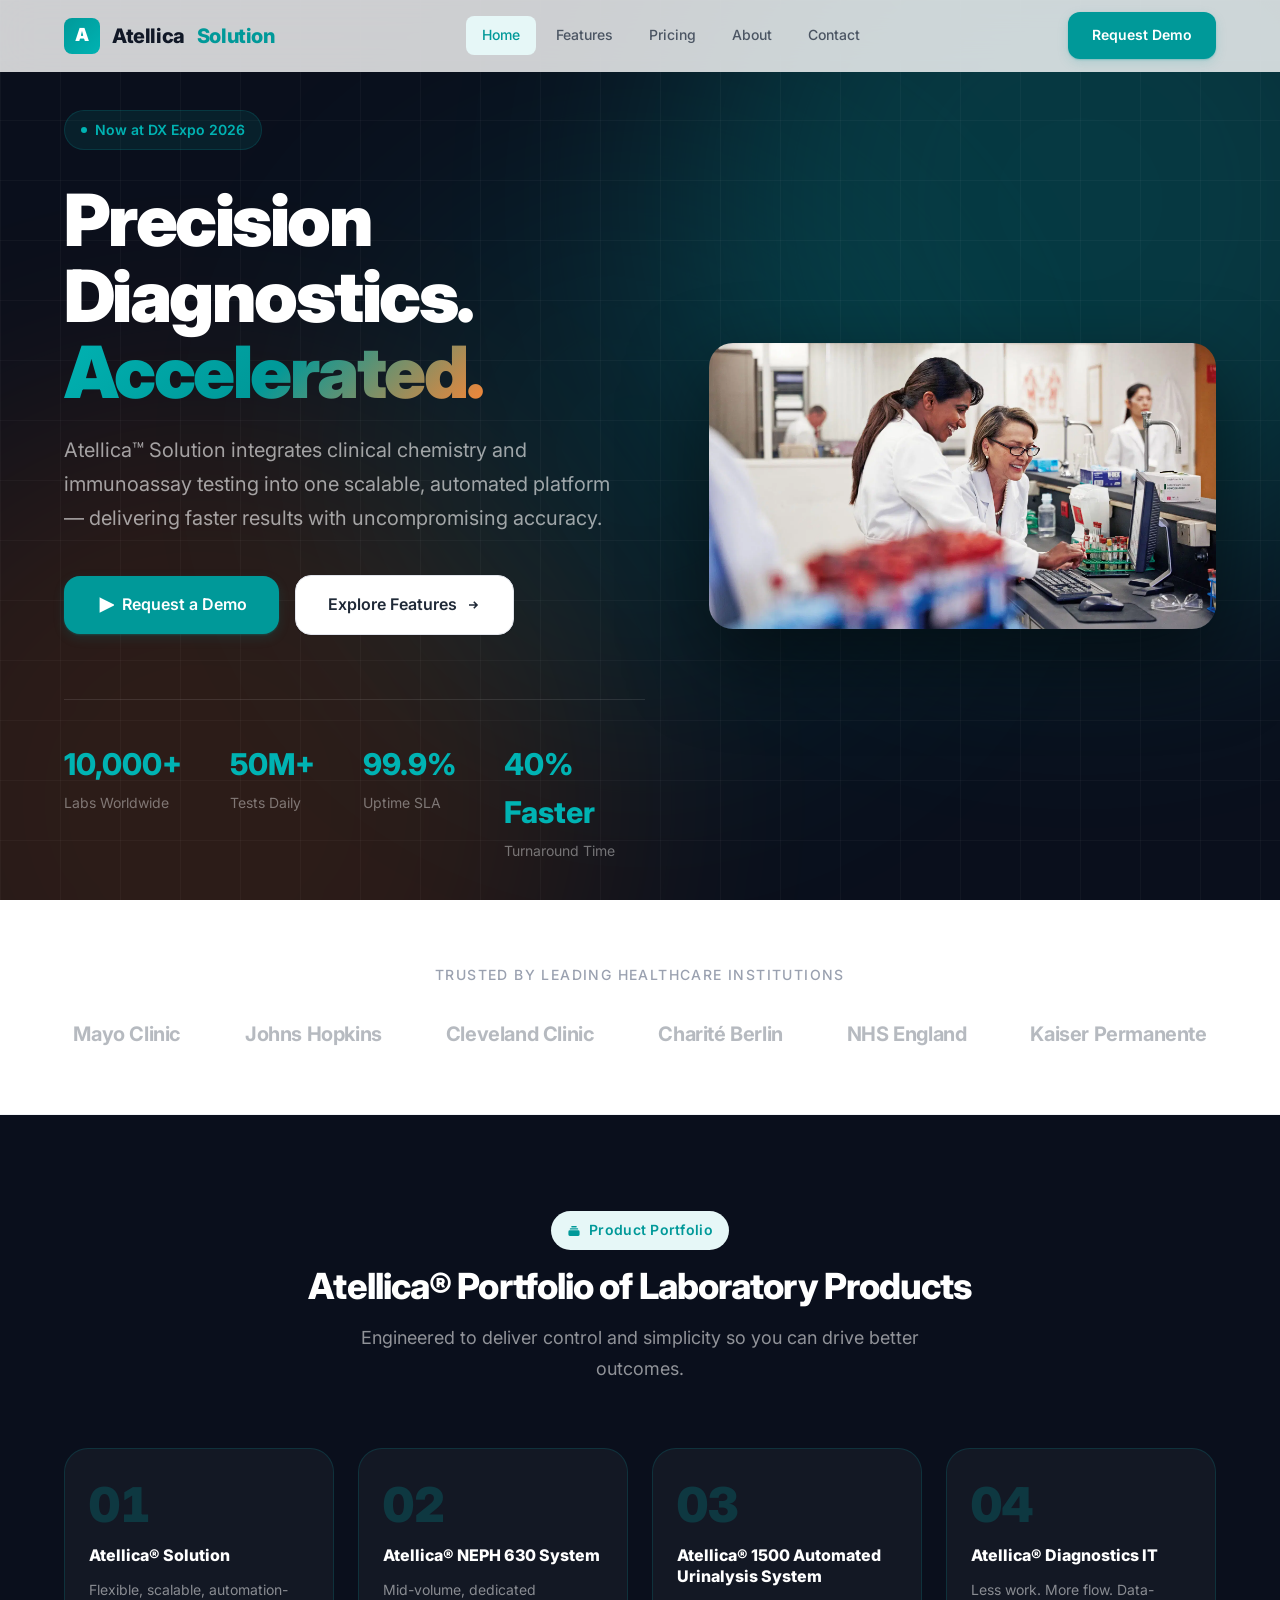
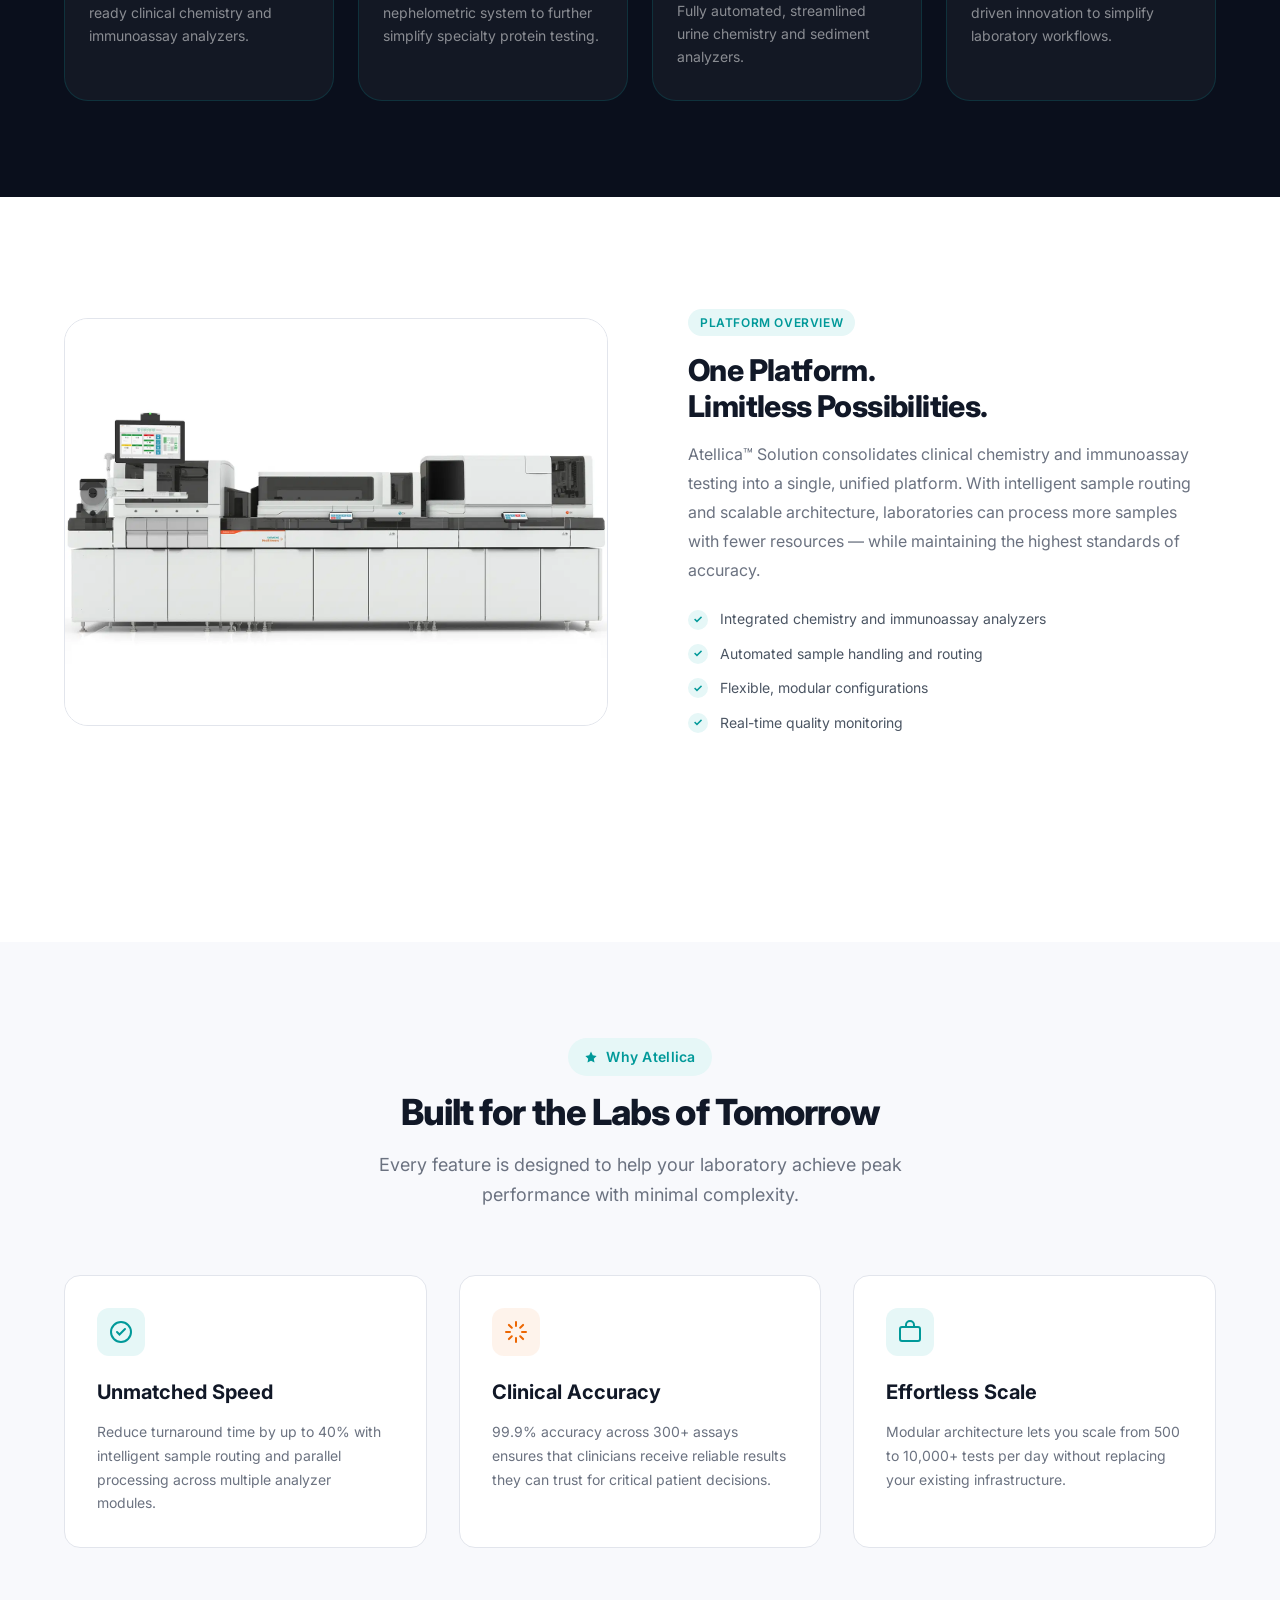
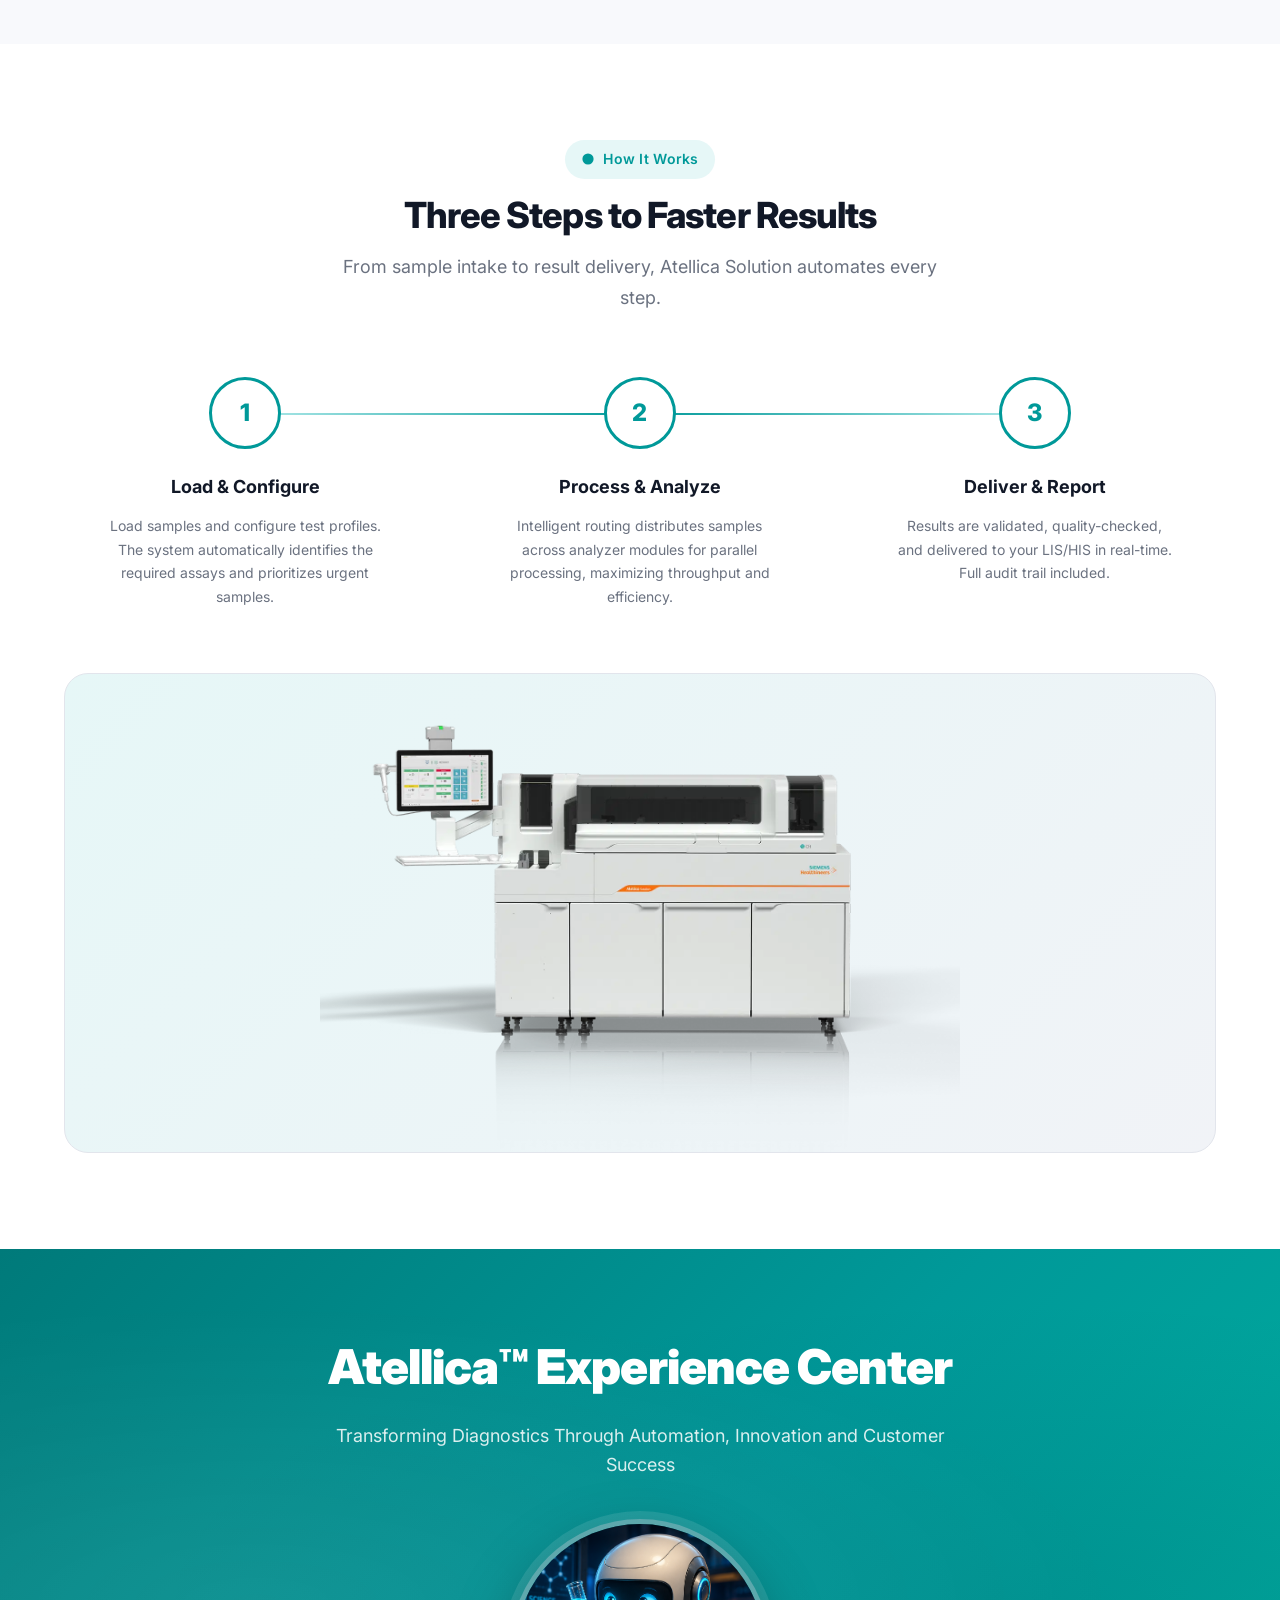
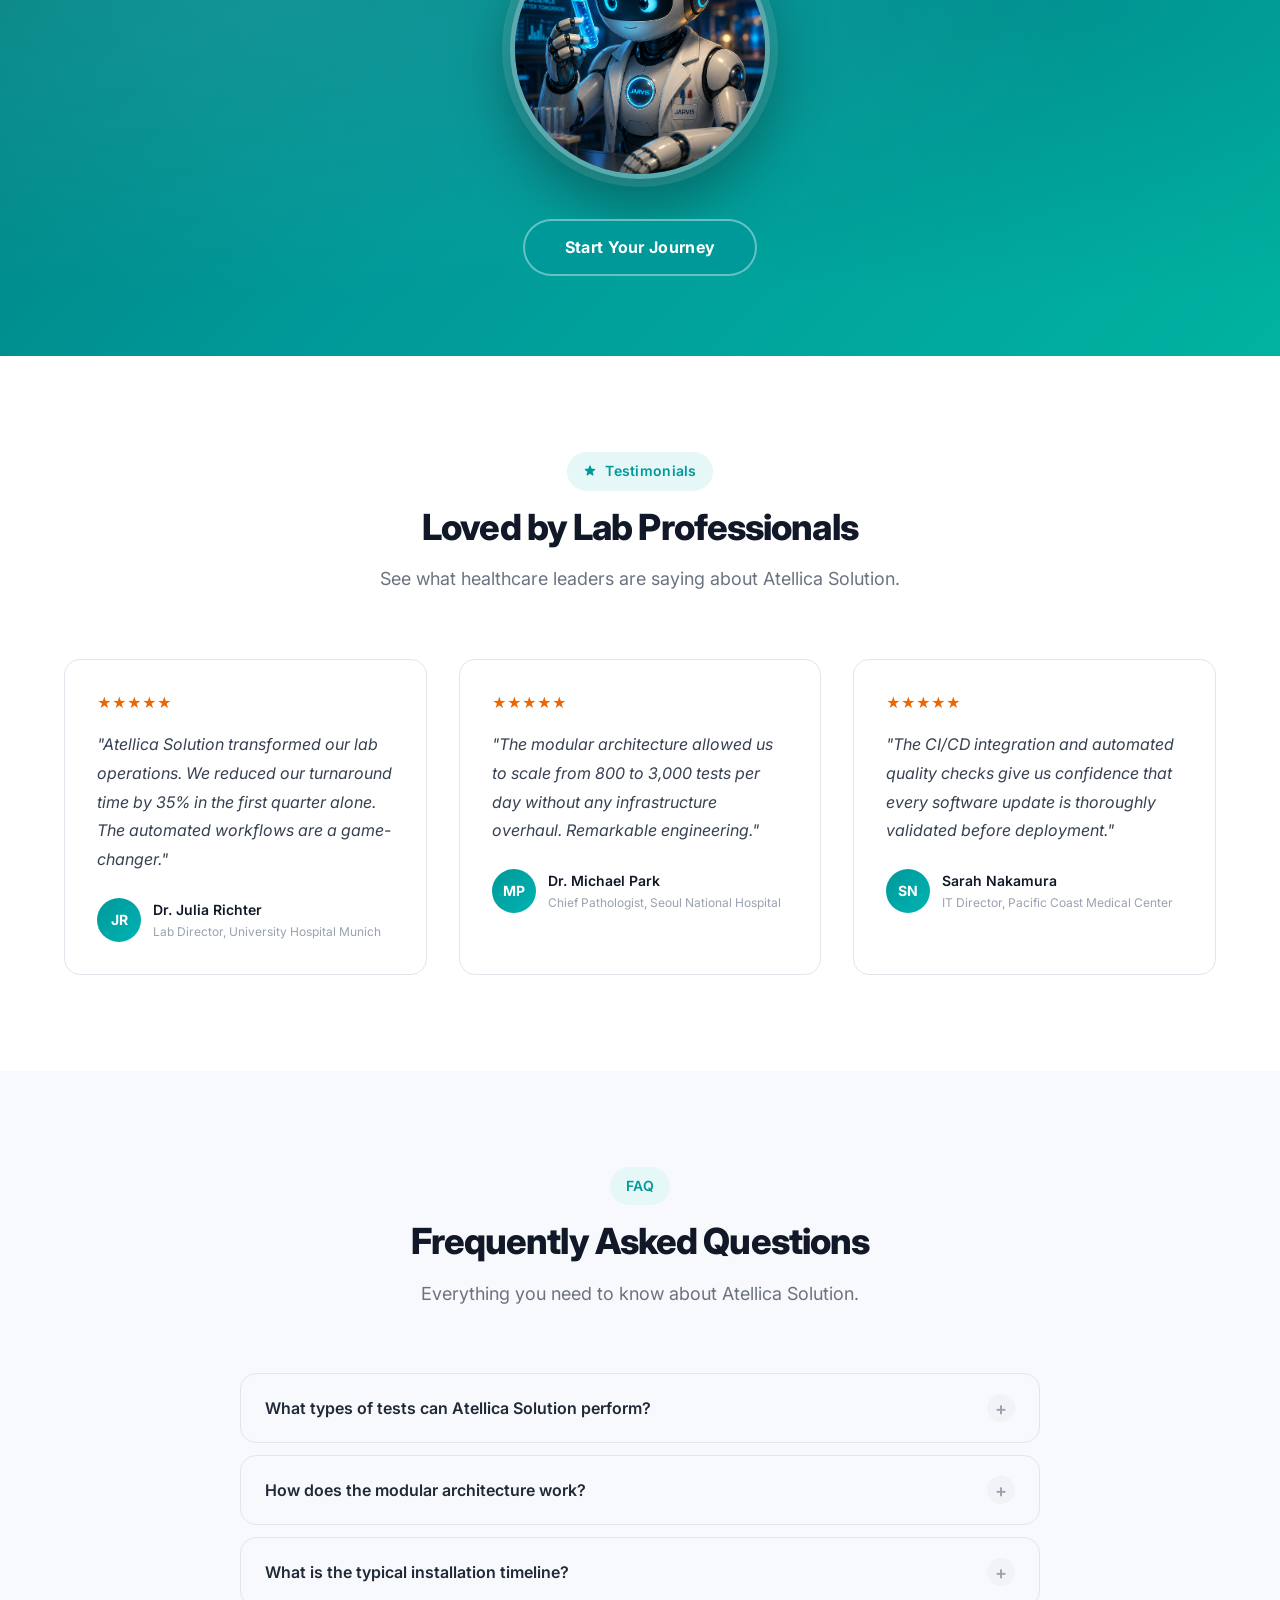
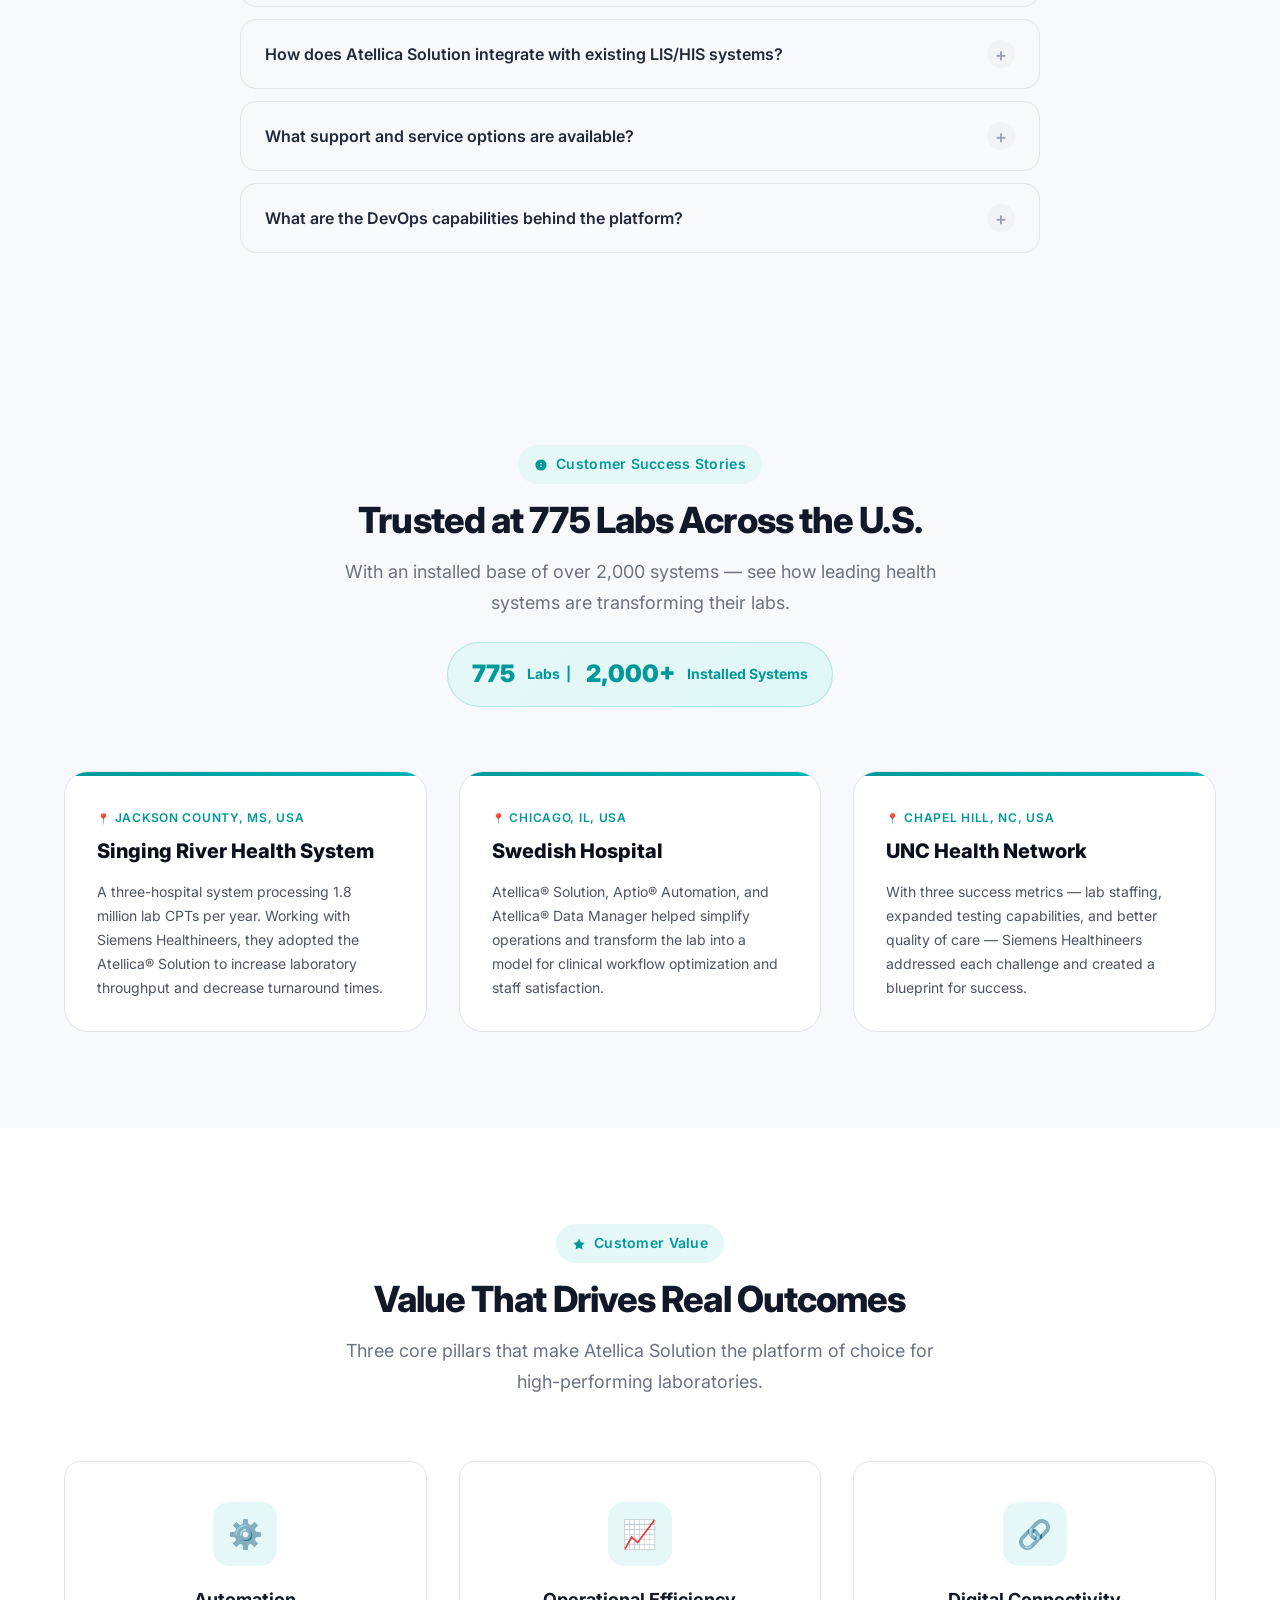
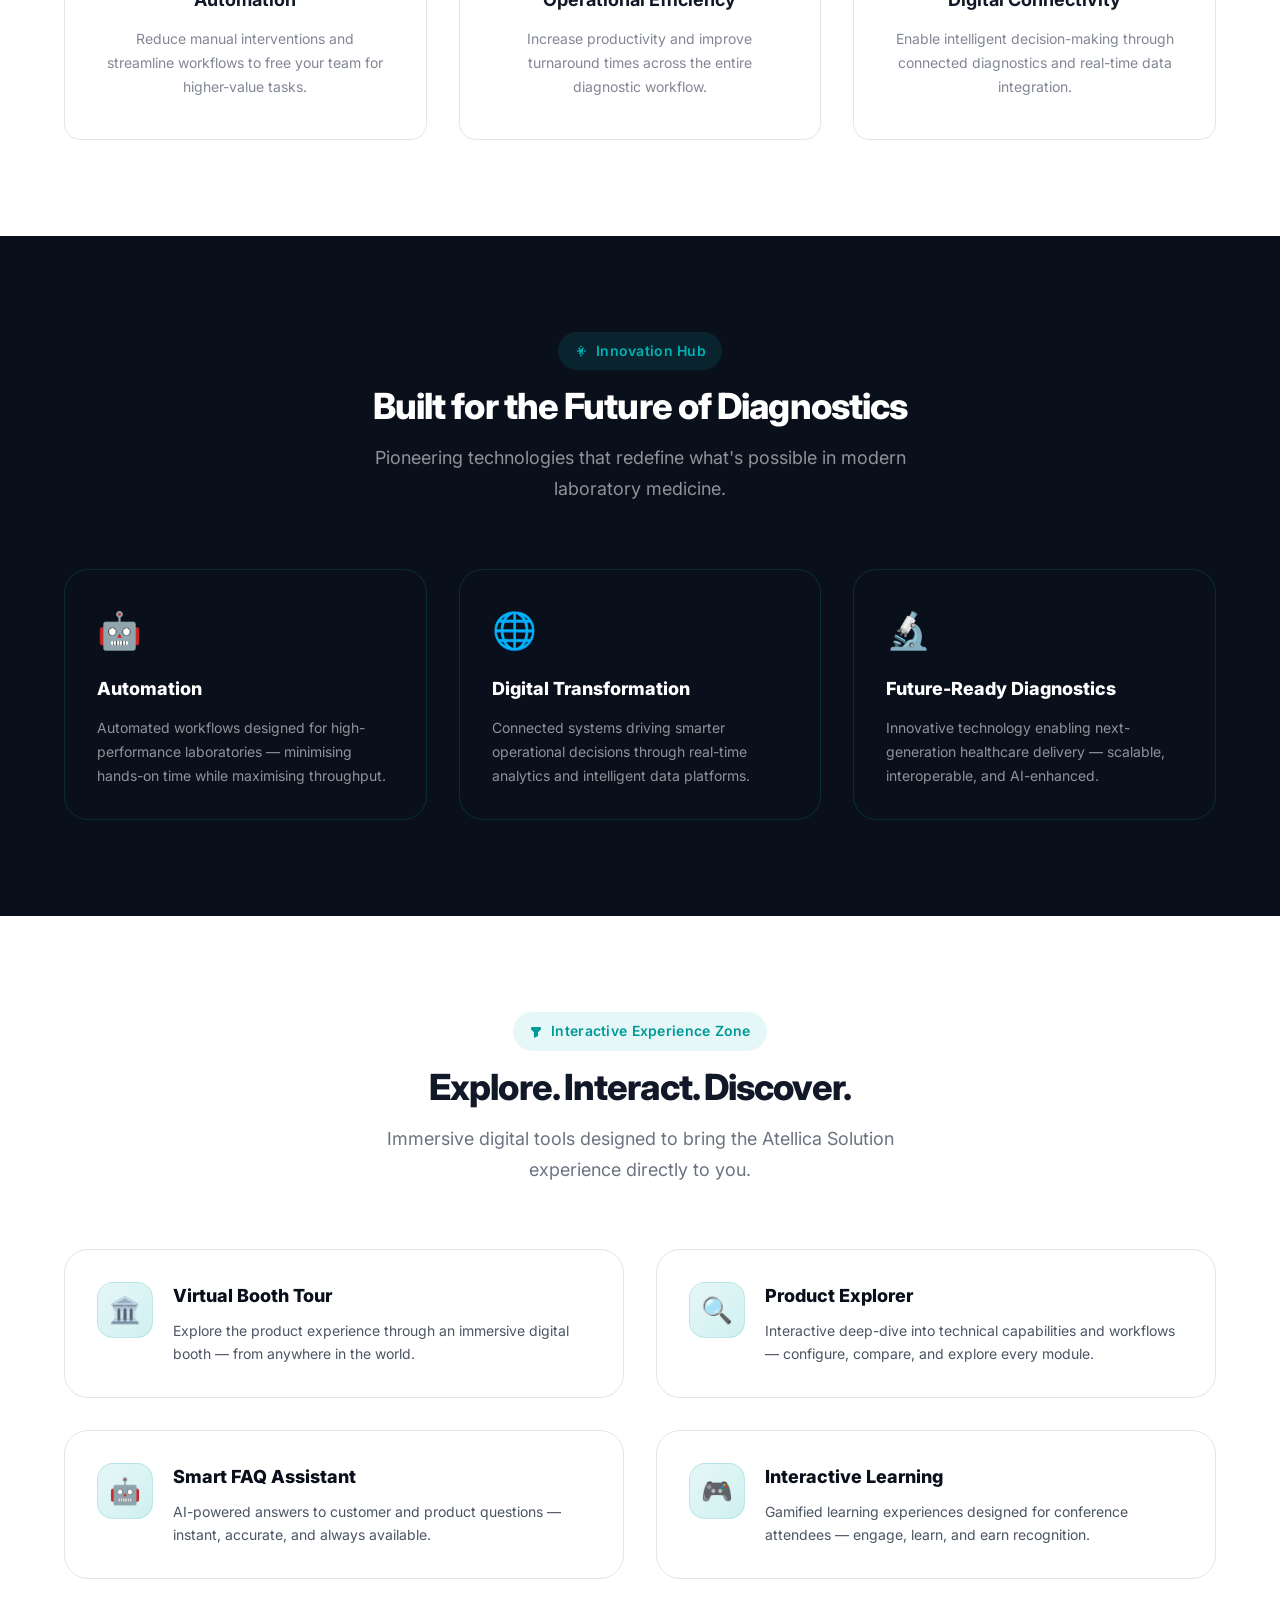
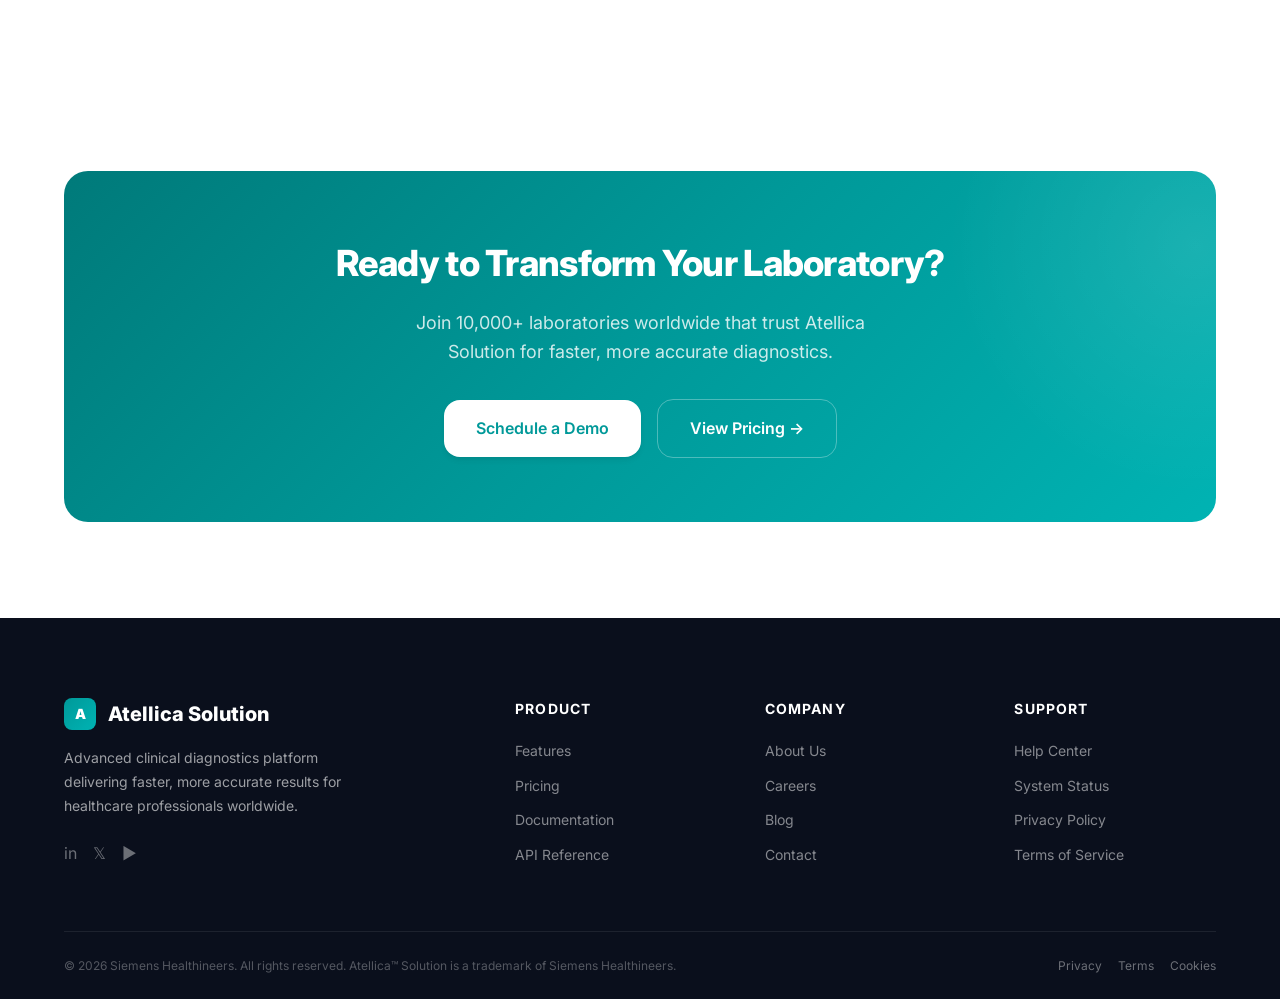
==== commit 1e8644e7: "removed devops" ====
--- a/atellica-solution/index.html
+++ b/atellica-solution/index.html
@@ -294,32 +294,6 @@
     </div>
   </section>
 
-  <!-- ========== DEVOPS SECTION ========== -->
-  <section class="section section--dark" id="devops">
-    <div class="container">
-      <div class="feature-row reveal">
-        <div class="feature-row__content">
-          <span class="feature-row__tag" style="background: rgba(0,153,153,0.15); color: var(--color-petrol-light);">DevOps Excellence</span>
-          <h2 class="feature-row__title" style="color: var(--color-white);">Reliable Software.<br>Continuous Delivery.</h2>
-          <p class="feature-row__text" style="color: rgba(255,255,255,0.6);">
-            Behind every diagnostic result is a robust software ecosystem. Our CI/CD 
-            pipelines, infrastructure automation, and comprehensive test frameworks 
-            ensure every deployment is validated, stable, and secure.
-          </p>
-          <ul class="feature-row__list">
-            <li style="color: rgba(255,255,255,0.7);">Automated CI/CD pipeline optimization</li>
-            <li style="color: rgba(255,255,255,0.7);">Infrastructure-as-Code deployments</li>
-            <li style="color: rgba(255,255,255,0.7);">Comprehensive test execution frameworks</li>
-            <li style="color: rgba(255,255,255,0.7);">Deployment validation & rollback strategies</li>
-          </ul>
-        </div>
-        <div class="feature-row__image" style="background: linear-gradient(135deg, rgba(0,153,153,0.15), rgba(236,102,2,0.1)); border-color: rgba(255,255,255,0.1);">
-          <img src="../Images/Atellica Solution Configurations.png" alt="Atellica Solution Configurations" style="width:100%;height:100%;object-fit:contain;padding:1rem;">
-        </div>
-      </div>
-    </div>
-  </section>
-
   <!-- ========== TESTIMONIALS ========== -->
   <section class="section" id="testimonials">
     <div class="container">
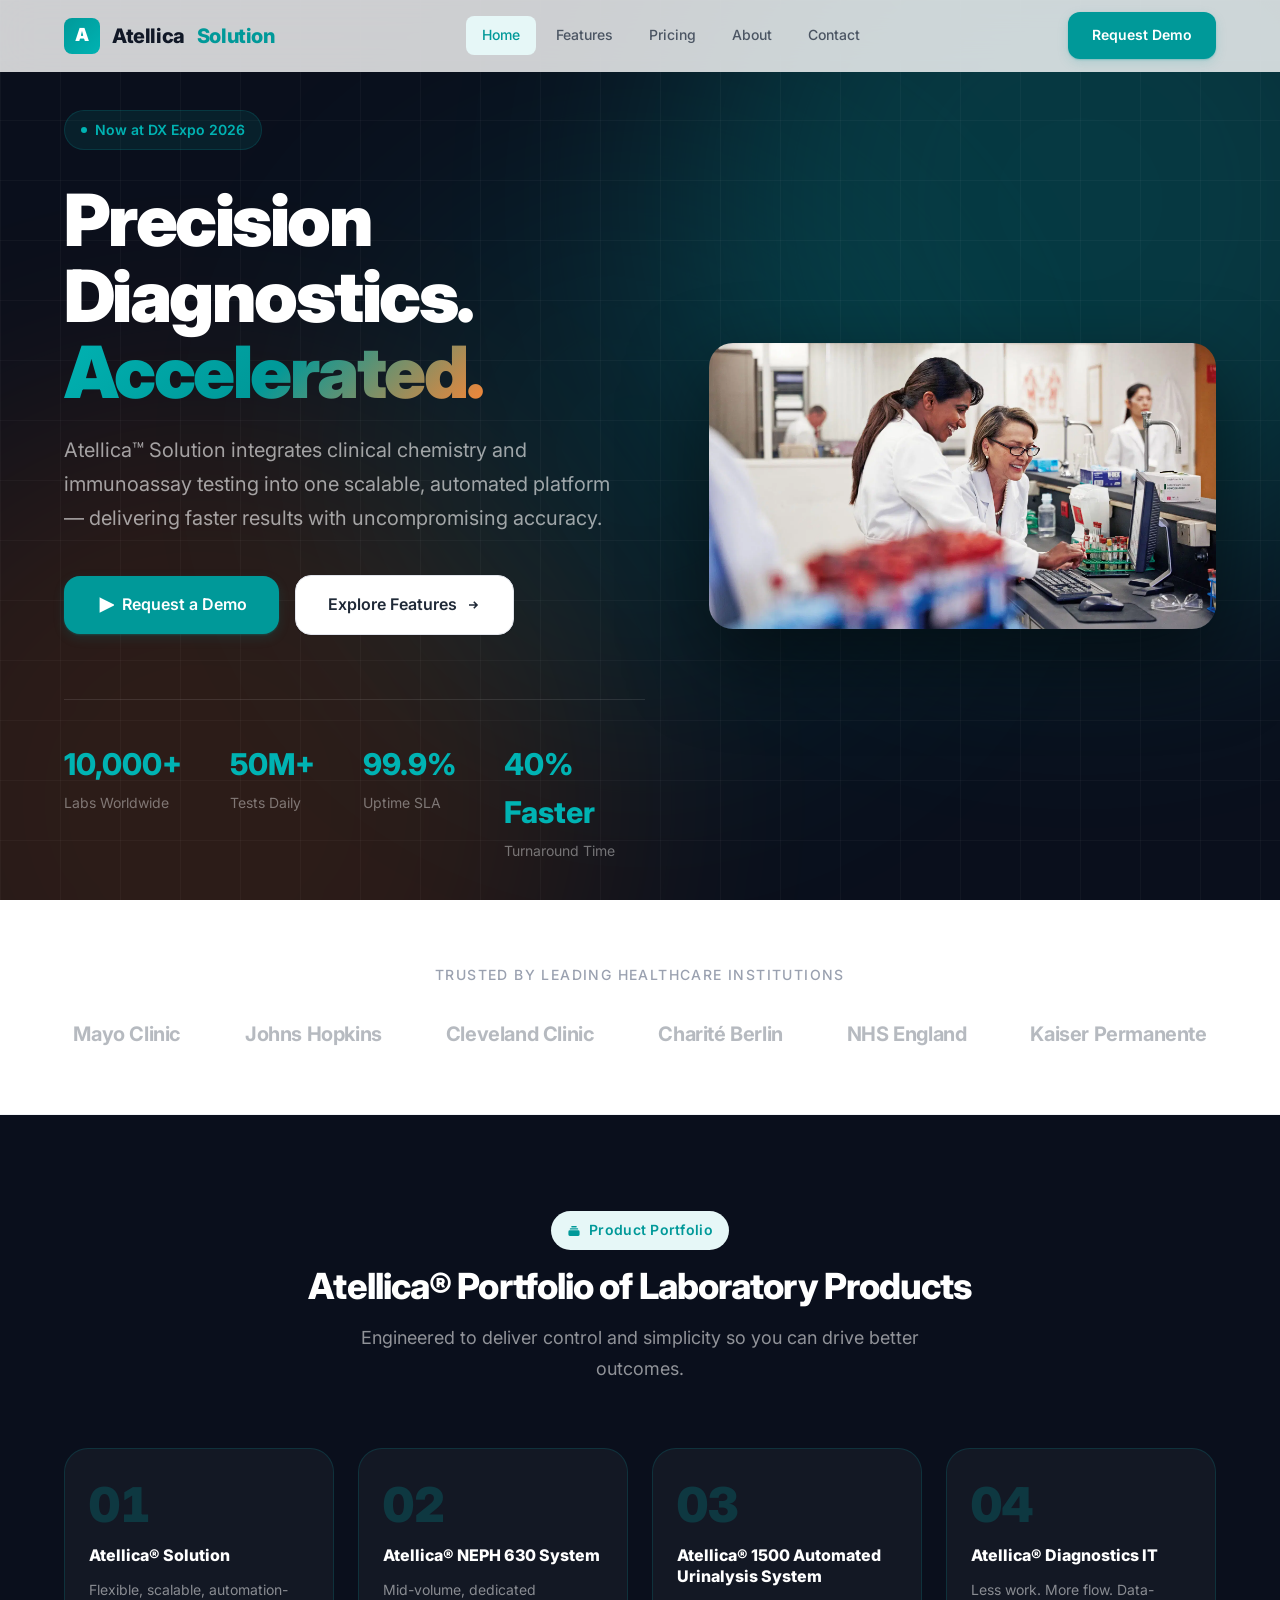
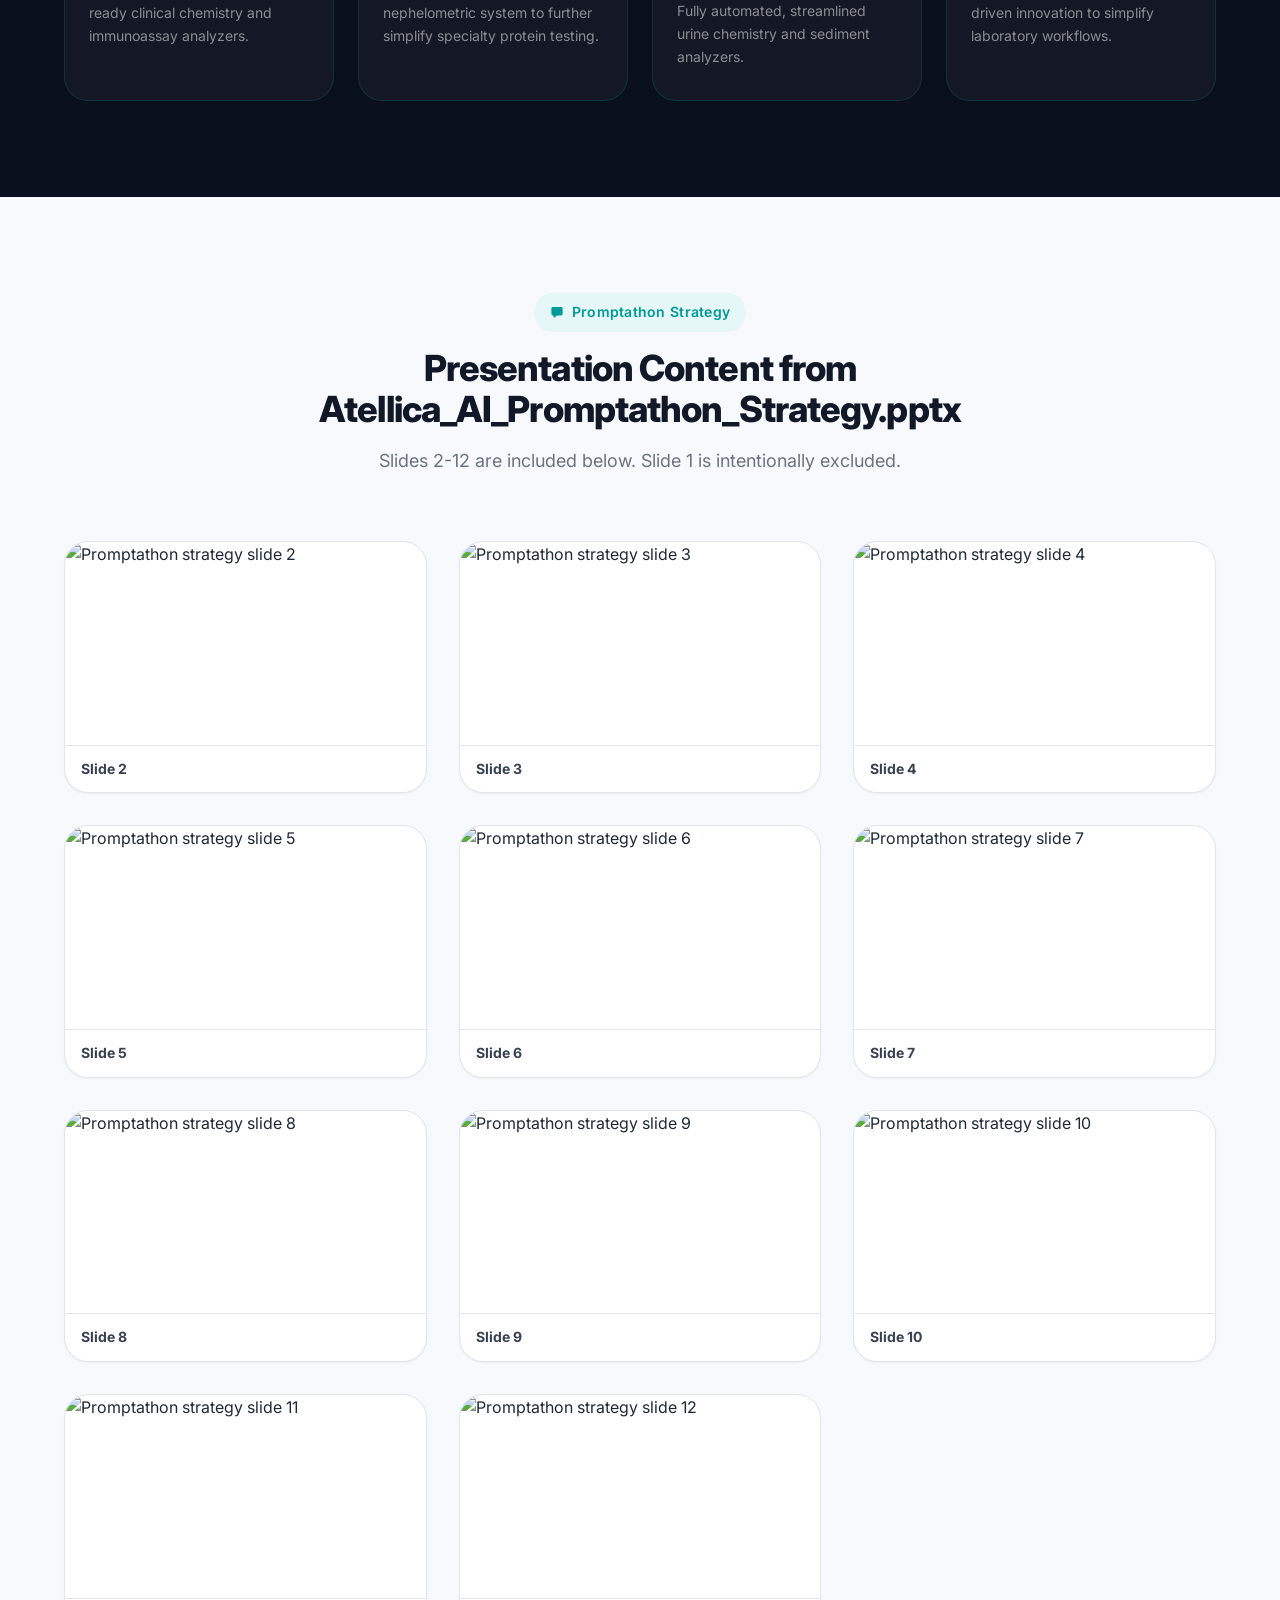
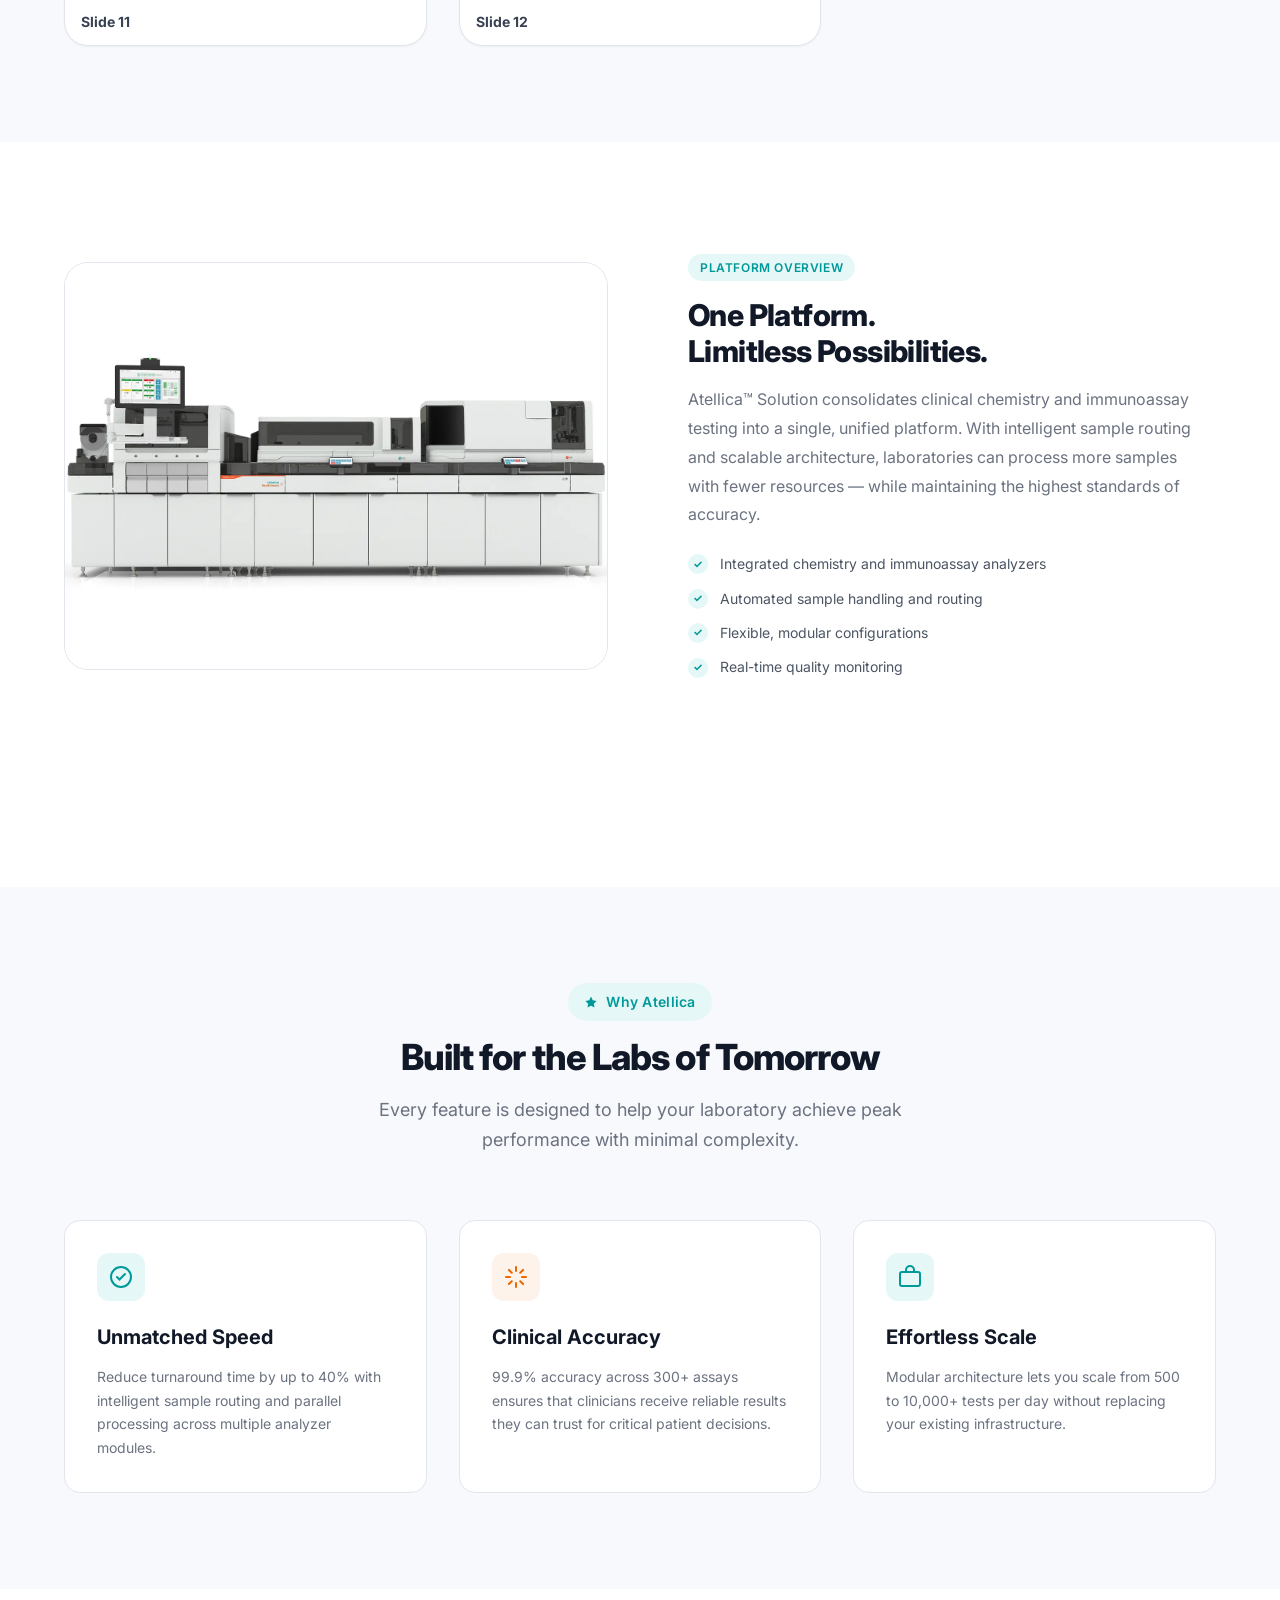
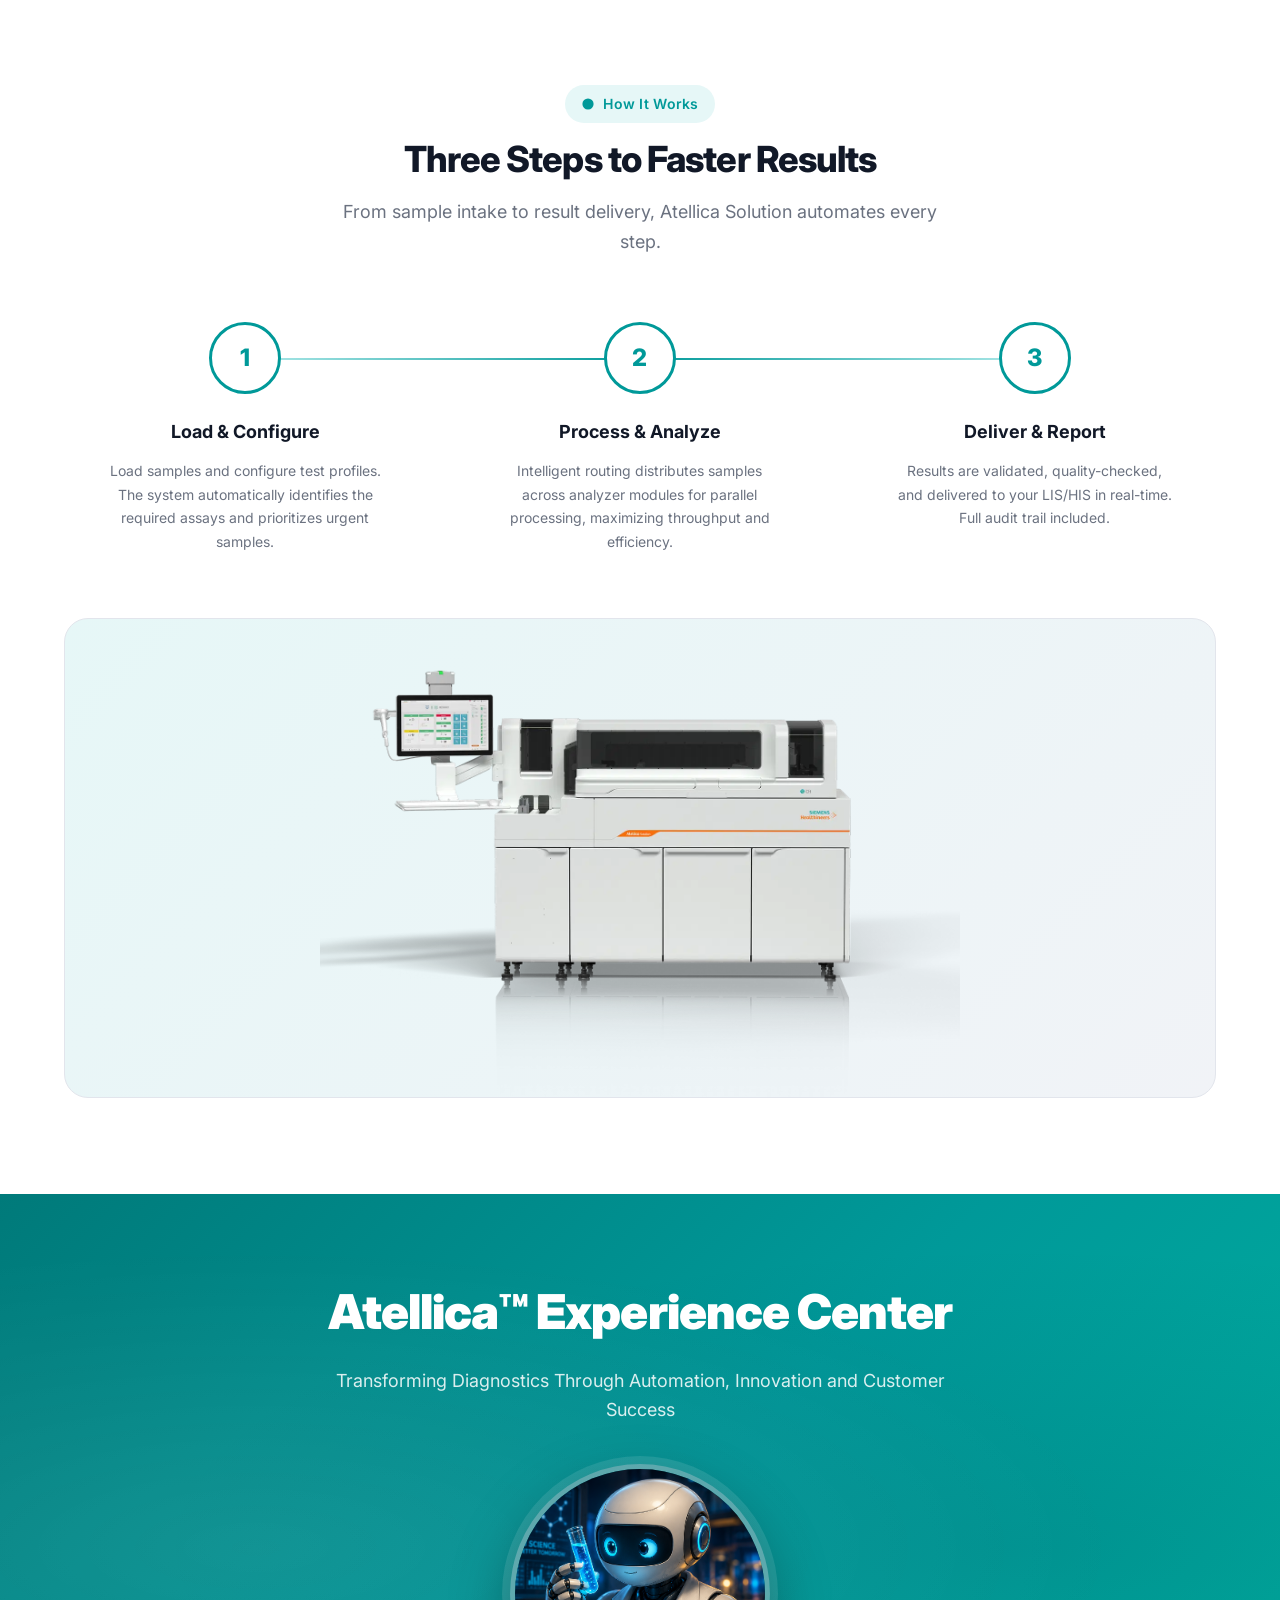
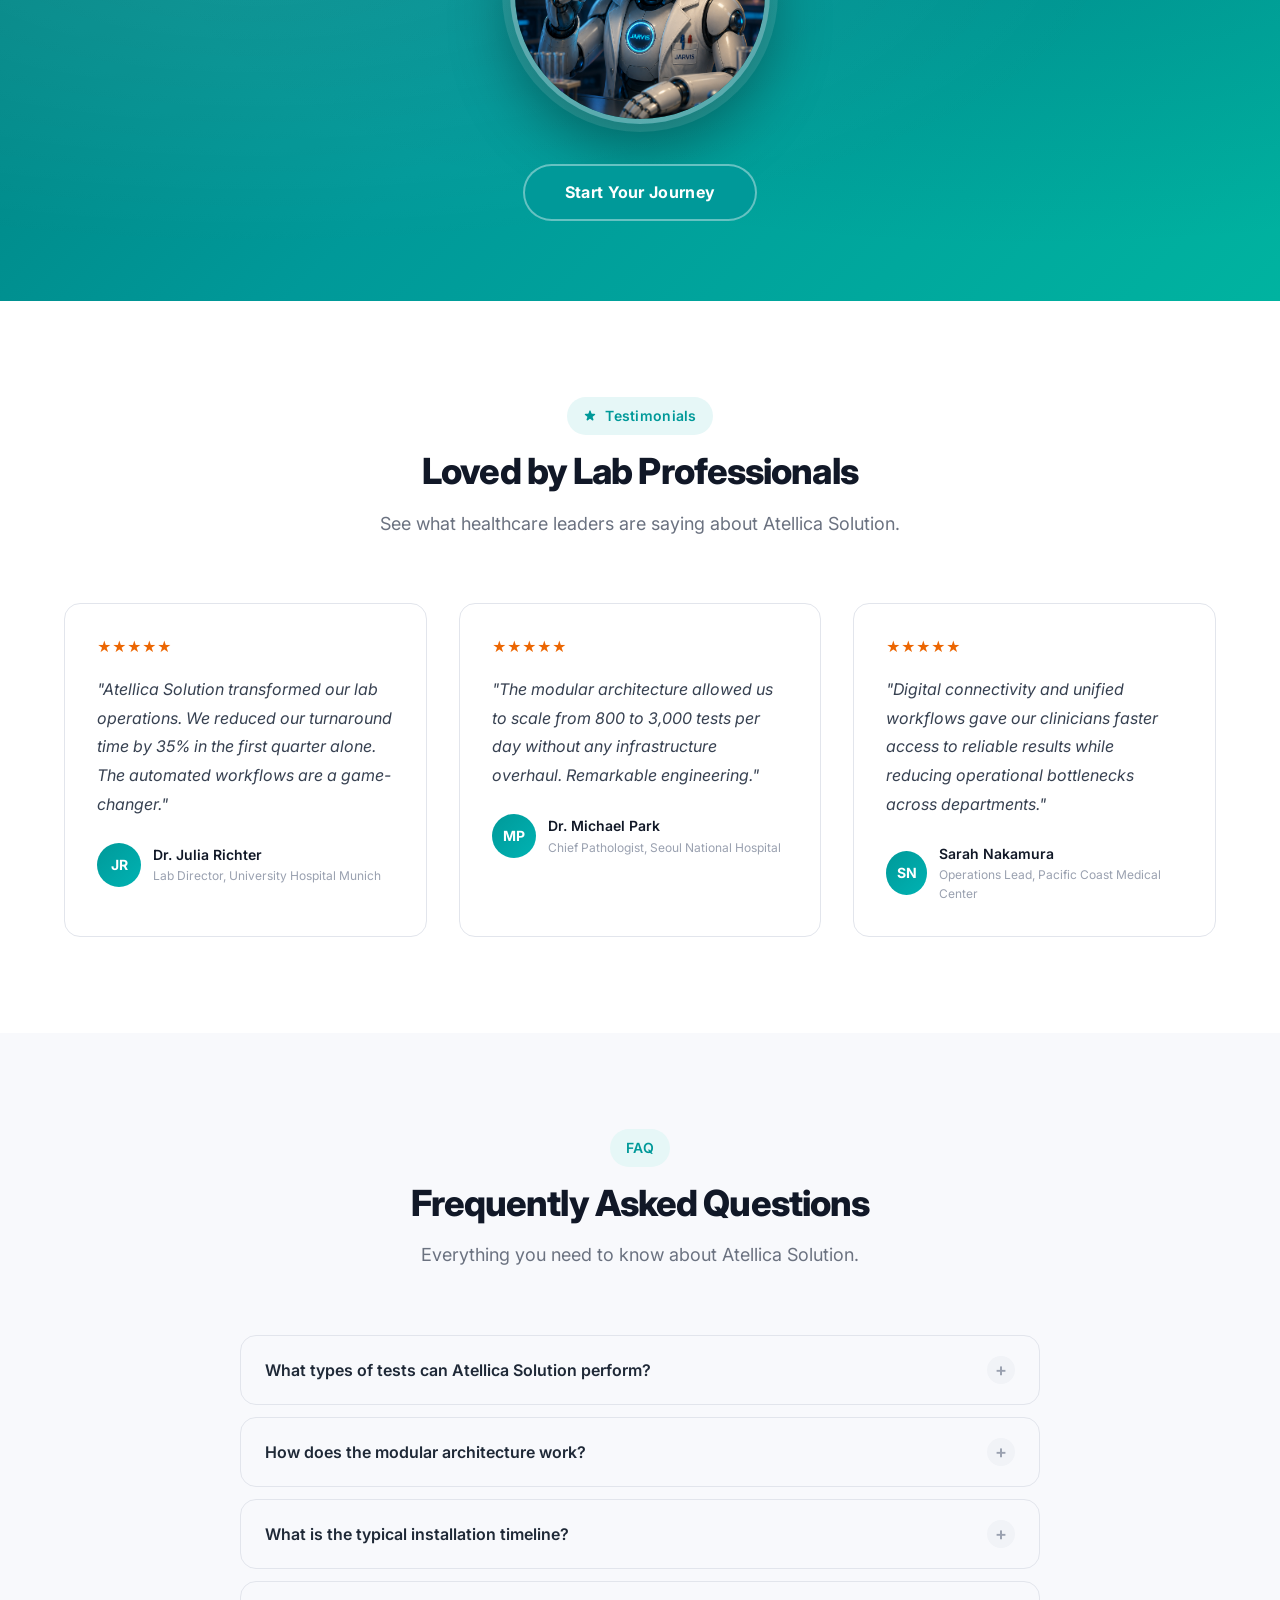
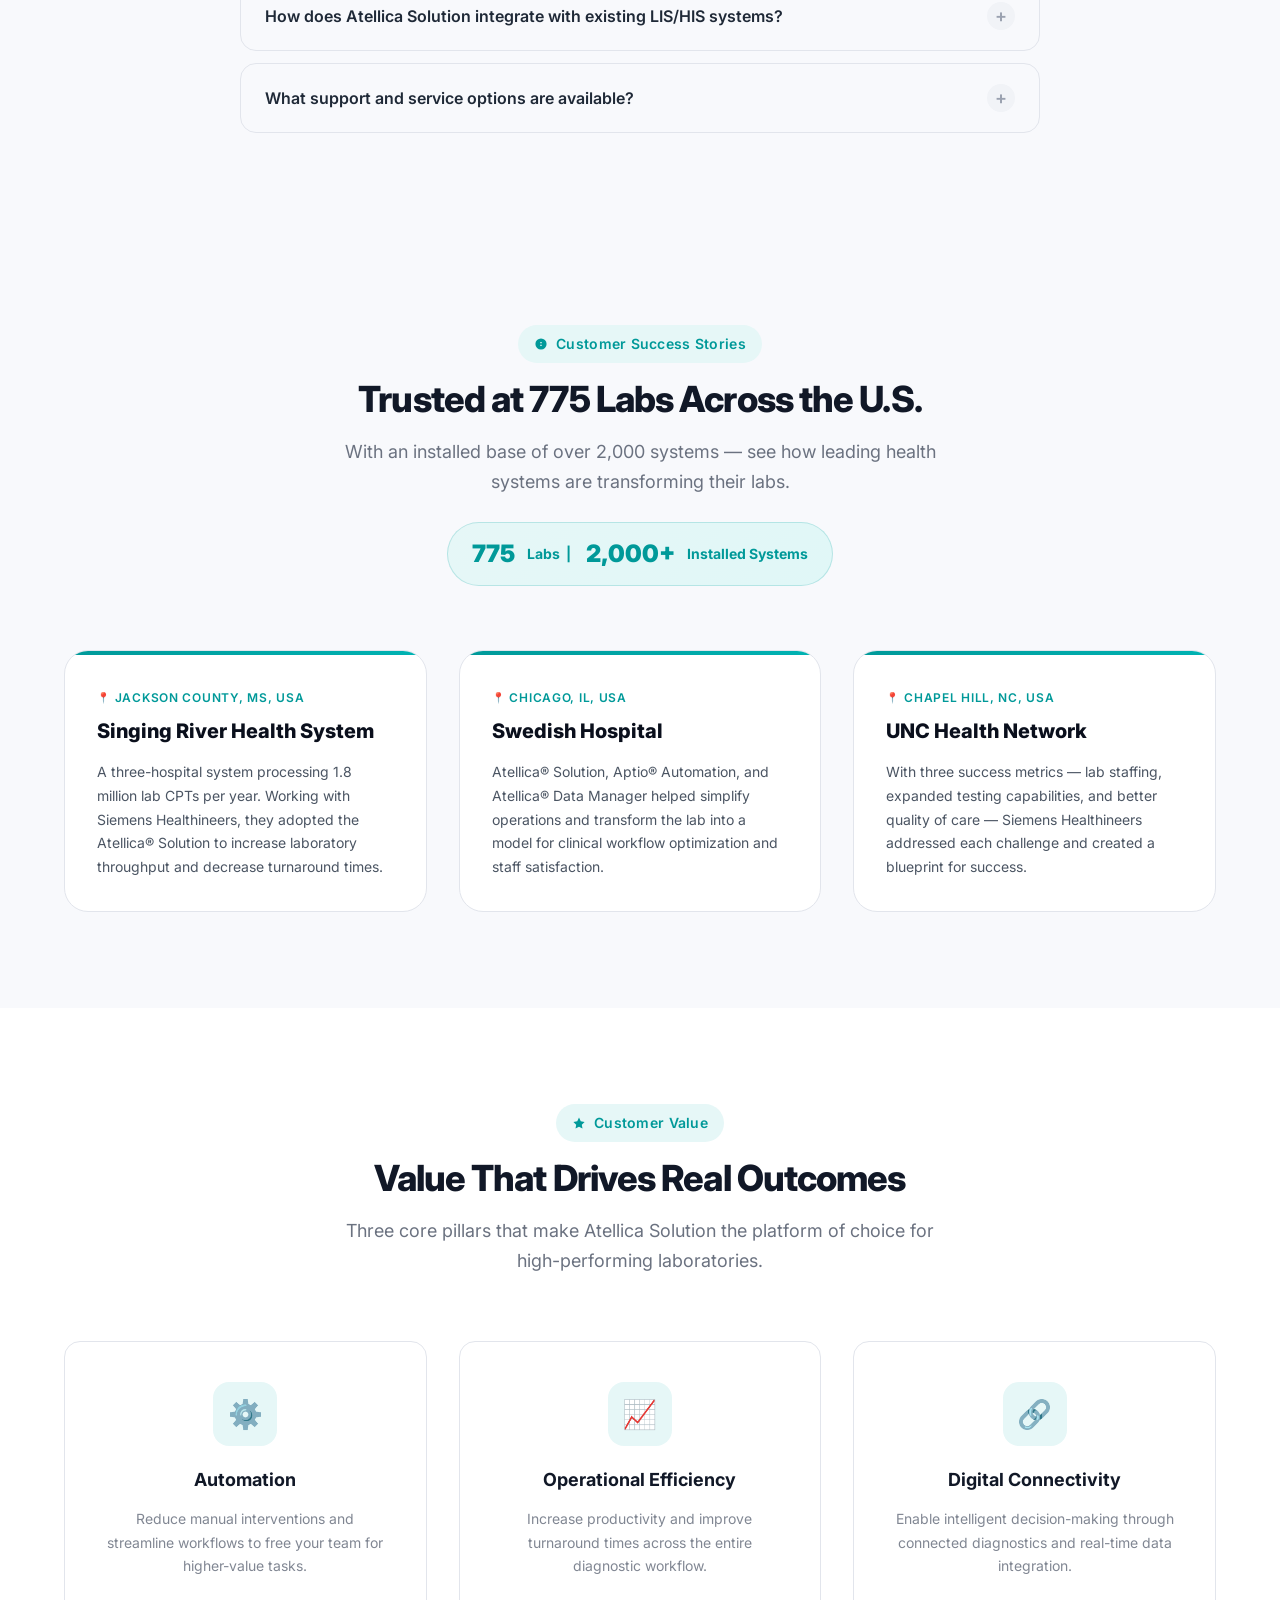
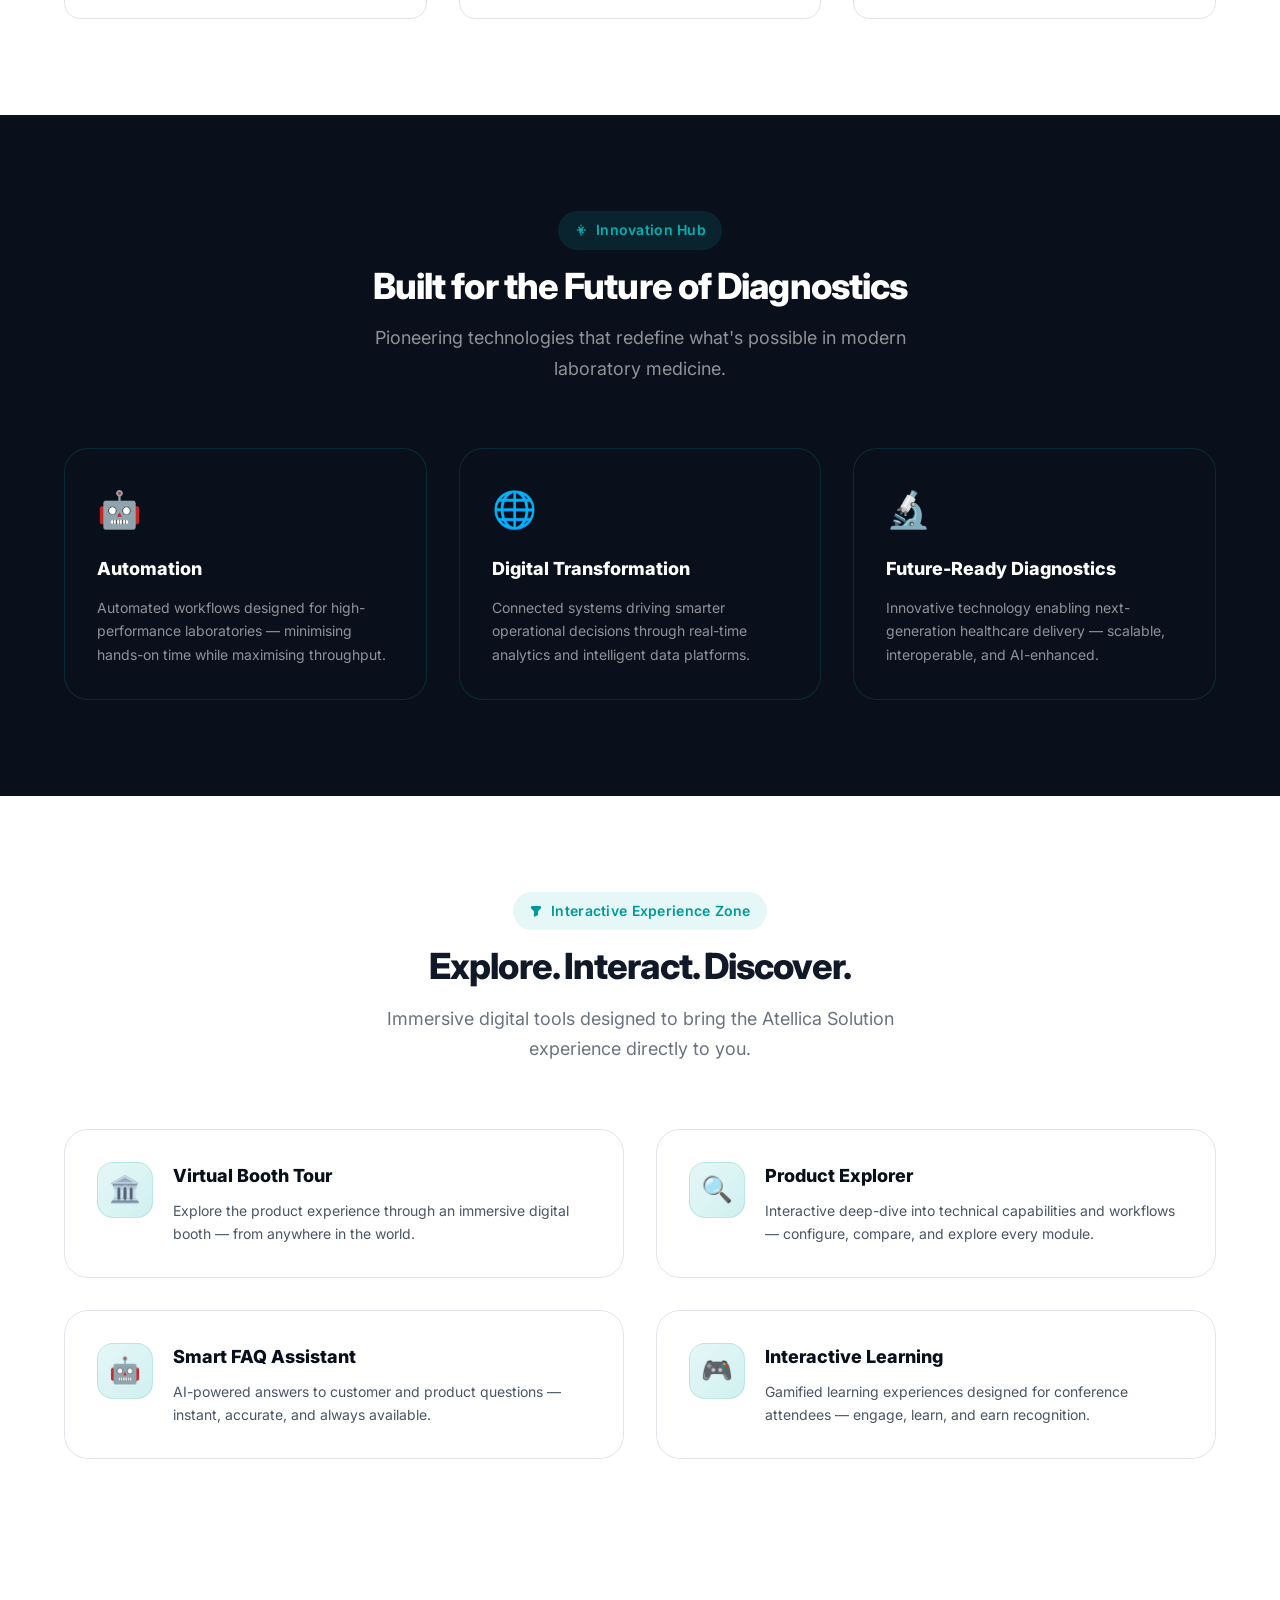
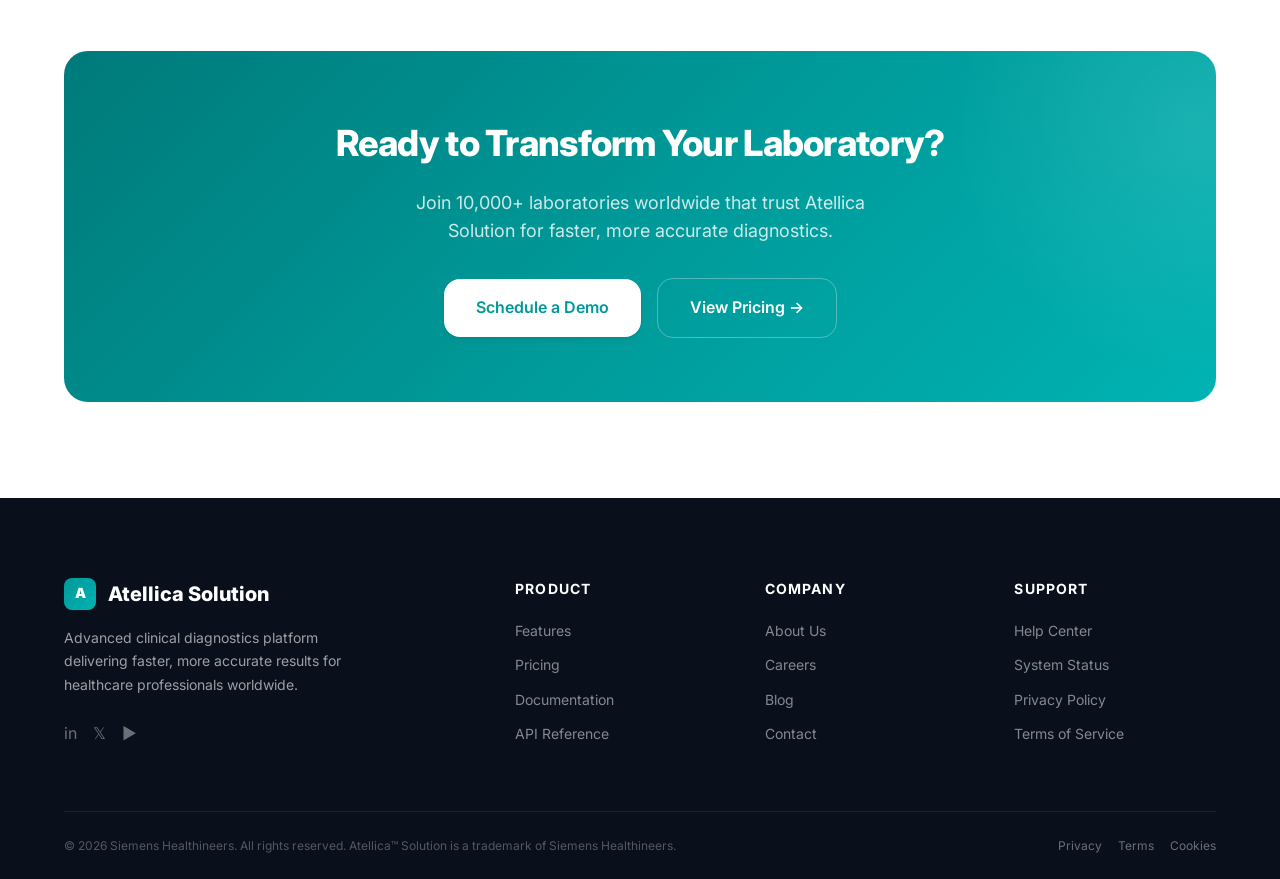
==== commit 3a3d4d55: "website" ====
--- a/atellica-solution/index.html
+++ b/atellica-solution/index.html
@@ -153,6 +153,66 @@
     </div>
   </section>
 
+  <!-- ========== PROMPTATHON STRATEGY CONTENT (SLIDES 2-12) ========== -->
+  <section class="section section--gray" id="promptathon-content">
+    <div class="container">
+      <div class="section-header reveal">
+        <span class="section-badge">
+          <svg width="14" height="14" viewBox="0 0 20 20" fill="currentColor"><path d="M4 3a2 2 0 00-2 2v8a2 2 0 002 2h1v2a1 1 0 001.6.8L10 15h6a2 2 0 002-2V5a2 2 0 00-2-2H4z"/></svg>
+          Promptathon Strategy
+        </span>
+        <h2 class="section-title">Presentation Content from Atellica_AI_Promptathon_Strategy.pptx</h2>
+        <p class="section-subtitle">Slides 2-12 are included below. Slide 1 is intentionally excluded.</p>
+      </div>
+      <div class="ppt-gallery-grid">
+        <figure class="ppt-slide-card reveal reveal-delay-1">
+          <img src="../Images/promptathon-slide-2.png" alt="Promptathon strategy slide 2" loading="lazy">
+          <figcaption>Slide 2</figcaption>
+        </figure>
+        <figure class="ppt-slide-card reveal reveal-delay-2">
+          <img src="../Images/promptathon-slide-3.png" alt="Promptathon strategy slide 3" loading="lazy">
+          <figcaption>Slide 3</figcaption>
+        </figure>
+        <figure class="ppt-slide-card reveal reveal-delay-3">
+          <img src="../Images/promptathon-slide-4.png" alt="Promptathon strategy slide 4" loading="lazy">
+          <figcaption>Slide 4</figcaption>
+        </figure>
+        <figure class="ppt-slide-card reveal reveal-delay-1">
+          <img src="../Images/promptathon-slide-5.png" alt="Promptathon strategy slide 5" loading="lazy">
+          <figcaption>Slide 5</figcaption>
+        </figure>
+        <figure class="ppt-slide-card reveal reveal-delay-2">
+          <img src="../Images/promptathon-slide-6.png" alt="Promptathon strategy slide 6" loading="lazy">
+          <figcaption>Slide 6</figcaption>
+        </figure>
+        <figure class="ppt-slide-card reveal reveal-delay-3">
+          <img src="../Images/promptathon-slide-7.png" alt="Promptathon strategy slide 7" loading="lazy">
+          <figcaption>Slide 7</figcaption>
+        </figure>
+        <figure class="ppt-slide-card reveal reveal-delay-1">
+          <img src="../Images/promptathon-slide-8.png" alt="Promptathon strategy slide 8" loading="lazy">
+          <figcaption>Slide 8</figcaption>
+        </figure>
+        <figure class="ppt-slide-card reveal reveal-delay-2">
+          <img src="../Images/promptathon-slide-9.png" alt="Promptathon strategy slide 9" loading="lazy">
+          <figcaption>Slide 9</figcaption>
+        </figure>
+        <figure class="ppt-slide-card reveal reveal-delay-3">
+          <img src="../Images/promptathon-slide-10.png" alt="Promptathon strategy slide 10" loading="lazy">
+          <figcaption>Slide 10</figcaption>
+        </figure>
+        <figure class="ppt-slide-card reveal reveal-delay-1">
+          <img src="../Images/promptathon-slide-11.png" alt="Promptathon strategy slide 11" loading="lazy">
+          <figcaption>Slide 11</figcaption>
+        </figure>
+        <figure class="ppt-slide-card reveal reveal-delay-2">
+          <img src="../Images/promptathon-slide-12.png" alt="Promptathon strategy slide 12" loading="lazy">
+          <figcaption>Slide 12</figcaption>
+        </figure>
+      </div>
+    </div>
+  </section>
+
   <!-- ========== PRODUCT OVERVIEW ========== -->
   <section class="section" id="overview">
     <div class="container">
@@ -339,14 +399,14 @@
         <div class="testimonial reveal reveal-delay-3">
           <div class="testimonial__stars">★★★★★</div>
           <p class="testimonial__quote">
-            "The CI/CD integration and automated quality checks give us confidence that every 
-            software update is thoroughly validated before deployment."
+            "Digital connectivity and unified workflows gave our clinicians faster access to 
+            reliable results while reducing operational bottlenecks across departments."
           </p>
           <div class="testimonial__author">
             <div class="testimonial__avatar">SN</div>
             <div>
               <div class="testimonial__name">Sarah Nakamura</div>
-              <div class="testimonial__role">IT Director, Pacific Coast Medical Center</div>
+              <div class="testimonial__role">Operations Lead, Pacific Coast Medical Center</div>
             </div>
           </div>
         </div>
@@ -435,21 +495,6 @@
             </div>
           </div>
         </div>
-        <div class="faq-item">
-          <button class="faq-question">
-            What are the DevOps capabilities behind the platform?
-            <span class="faq-icon">+</span>
-          </button>
-          <div class="faq-answer">
-            <div class="faq-answer__inner">
-              Our engineering team employs modern DevOps practices including automated 
-              CI/CD pipelines, infrastructure-as-code deployments, comprehensive test 
-              execution frameworks with 90%+ coverage, deployment validation gates, 
-              and automated rollback strategies — ensuring every software release meets 
-              the highest quality and reliability standards.
-            </div>
-          </div>
-        </div>
       </div>
     </div>
   </section>
--- a/atellica-solution/css/styles.css
+++ b/atellica-solution/css/styles.css
@@ -870,6 +870,44 @@
   }
 }
 
+/* ===== PROMPTATHON PRESENTATION GALLERY ===== */
+.ppt-gallery-grid {
+  display: grid;
+  grid-template-columns: repeat(3, 1fr);
+  gap: var(--space-8);
+  margin-top: var(--space-12);
+}
+
+.ppt-slide-card {
+  margin: 0;
+  background: var(--color-white);
+  border: 1px solid var(--color-gray-200);
+  border-radius: var(--radius-2xl);
+  overflow: hidden;
+  box-shadow: var(--shadow-sm);
+  transition: transform 0.25s ease, box-shadow 0.25s ease;
+}
+
+.ppt-slide-card:hover {
+  transform: translateY(-4px);
+  box-shadow: var(--shadow-lg);
+}
+
+.ppt-slide-card img {
+  width: 100%;
+  aspect-ratio: 16 / 9;
+  object-fit: cover;
+  display: block;
+}
+
+.ppt-slide-card figcaption {
+  padding: var(--space-3) var(--space-4);
+  font-size: var(--font-size-sm);
+  font-weight: 700;
+  color: var(--color-gray-700);
+  border-top: 1px solid var(--color-gray-200);
+}
+
 /* ===== CUSTOMER SUCCESS STORIES ===== */
 .stories-grid {
   display: grid;
@@ -1116,6 +1154,7 @@
 
 /* Responsive overrides for new sections */
 @media (max-width: 900px) {
+  .ppt-gallery-grid,
   .stories-grid,
   .value-grid,
   .innovation-grid {
